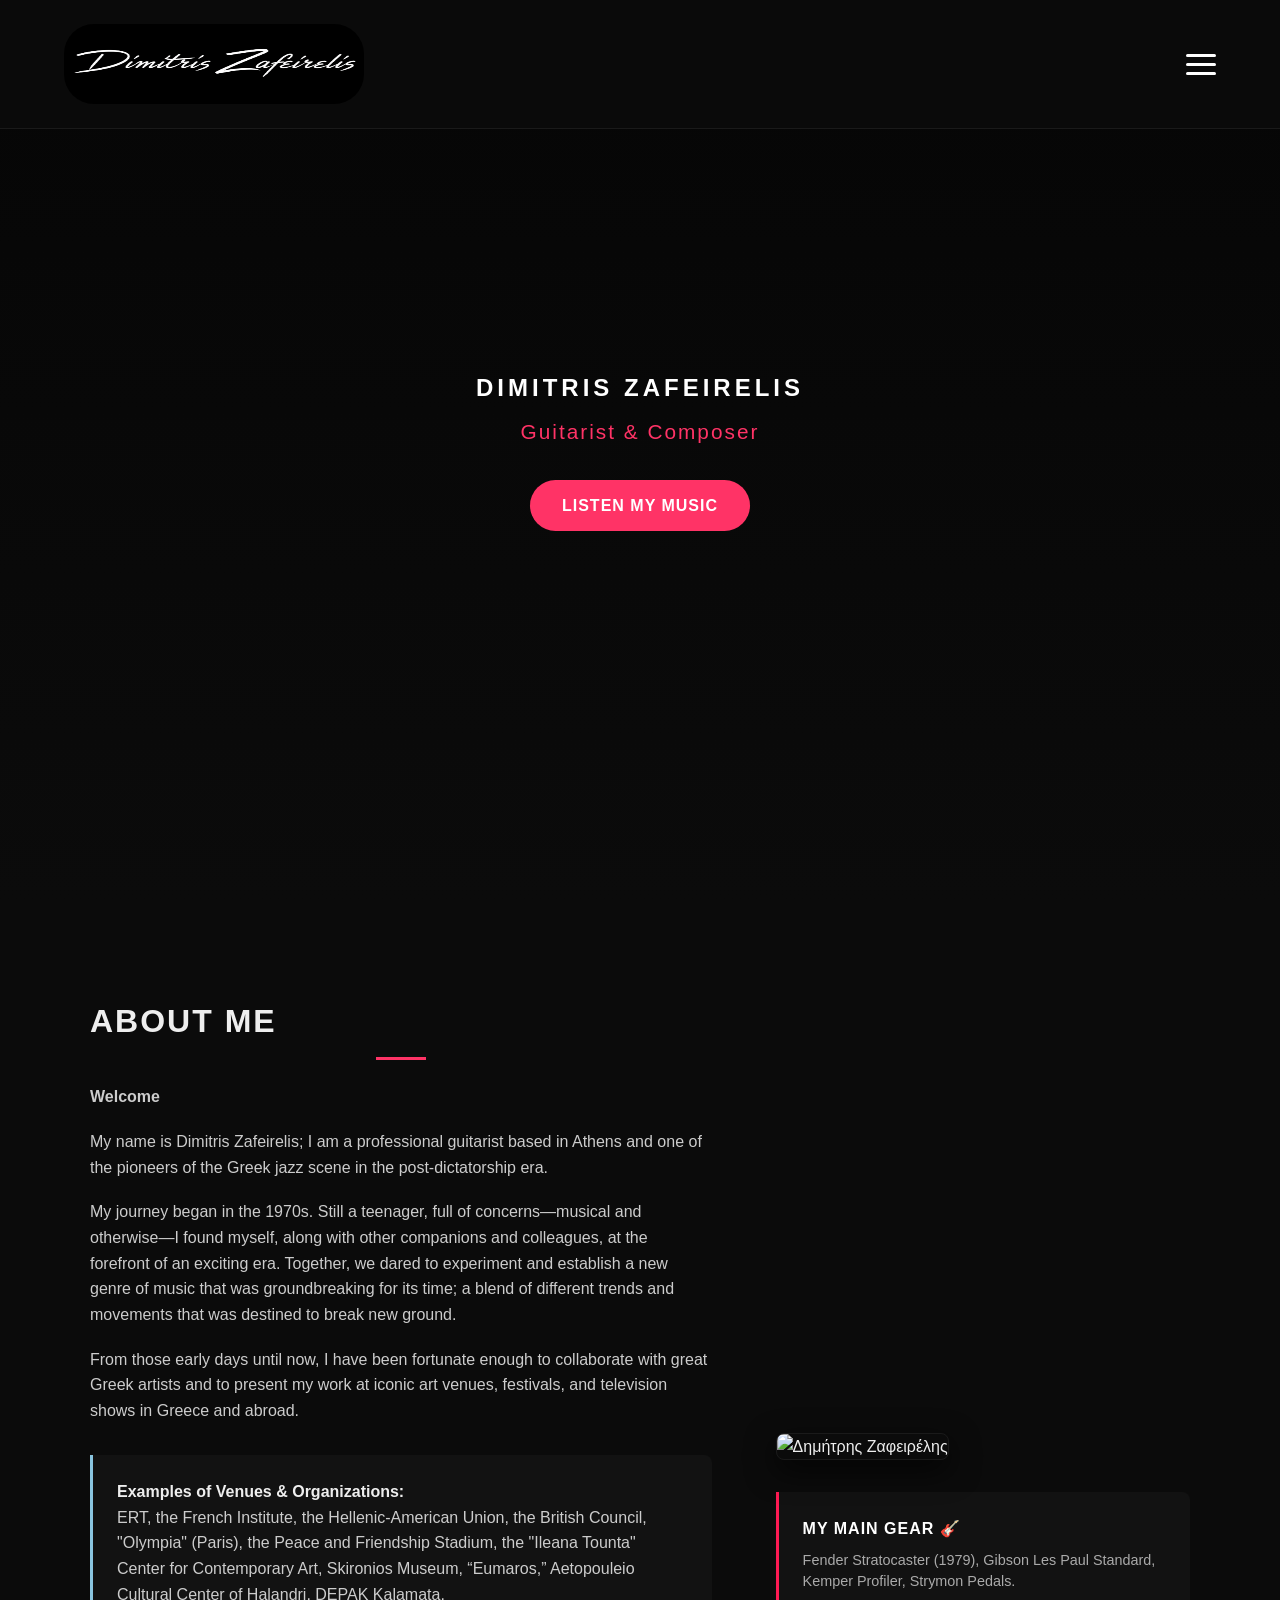
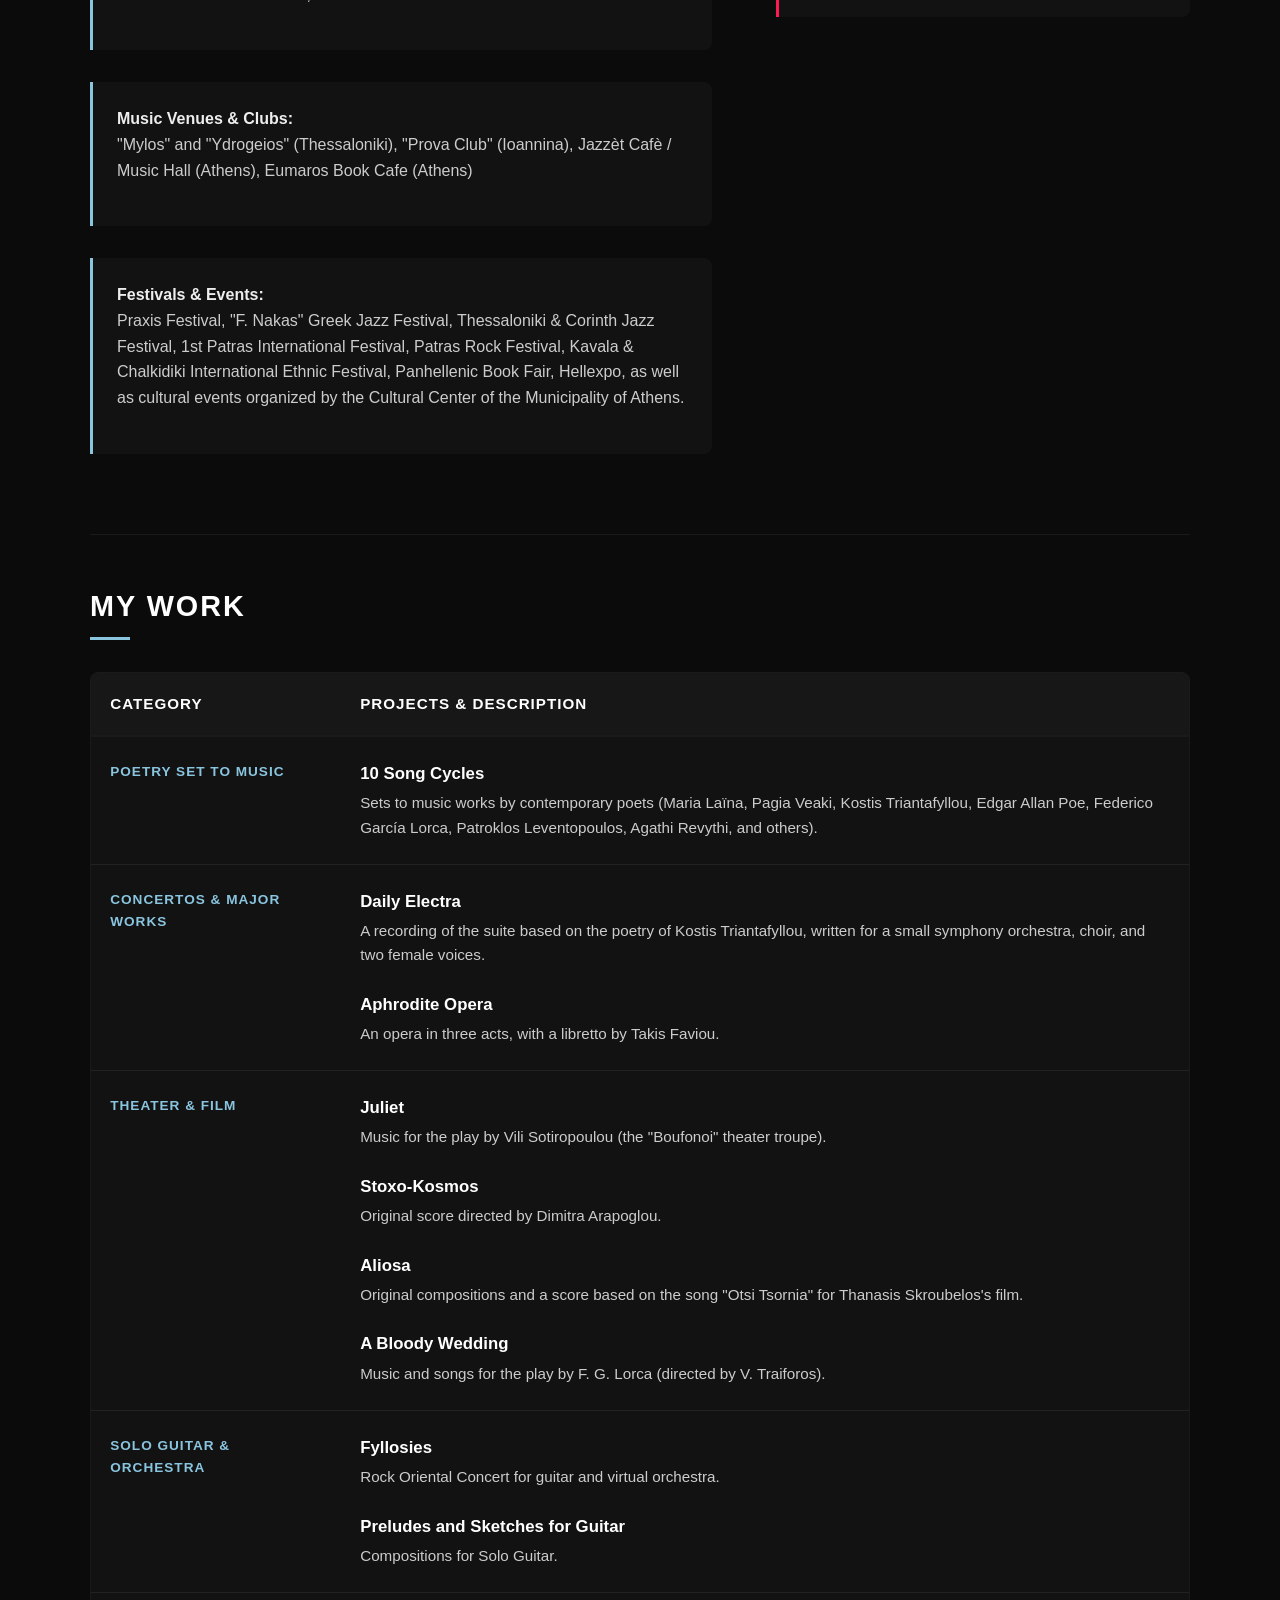
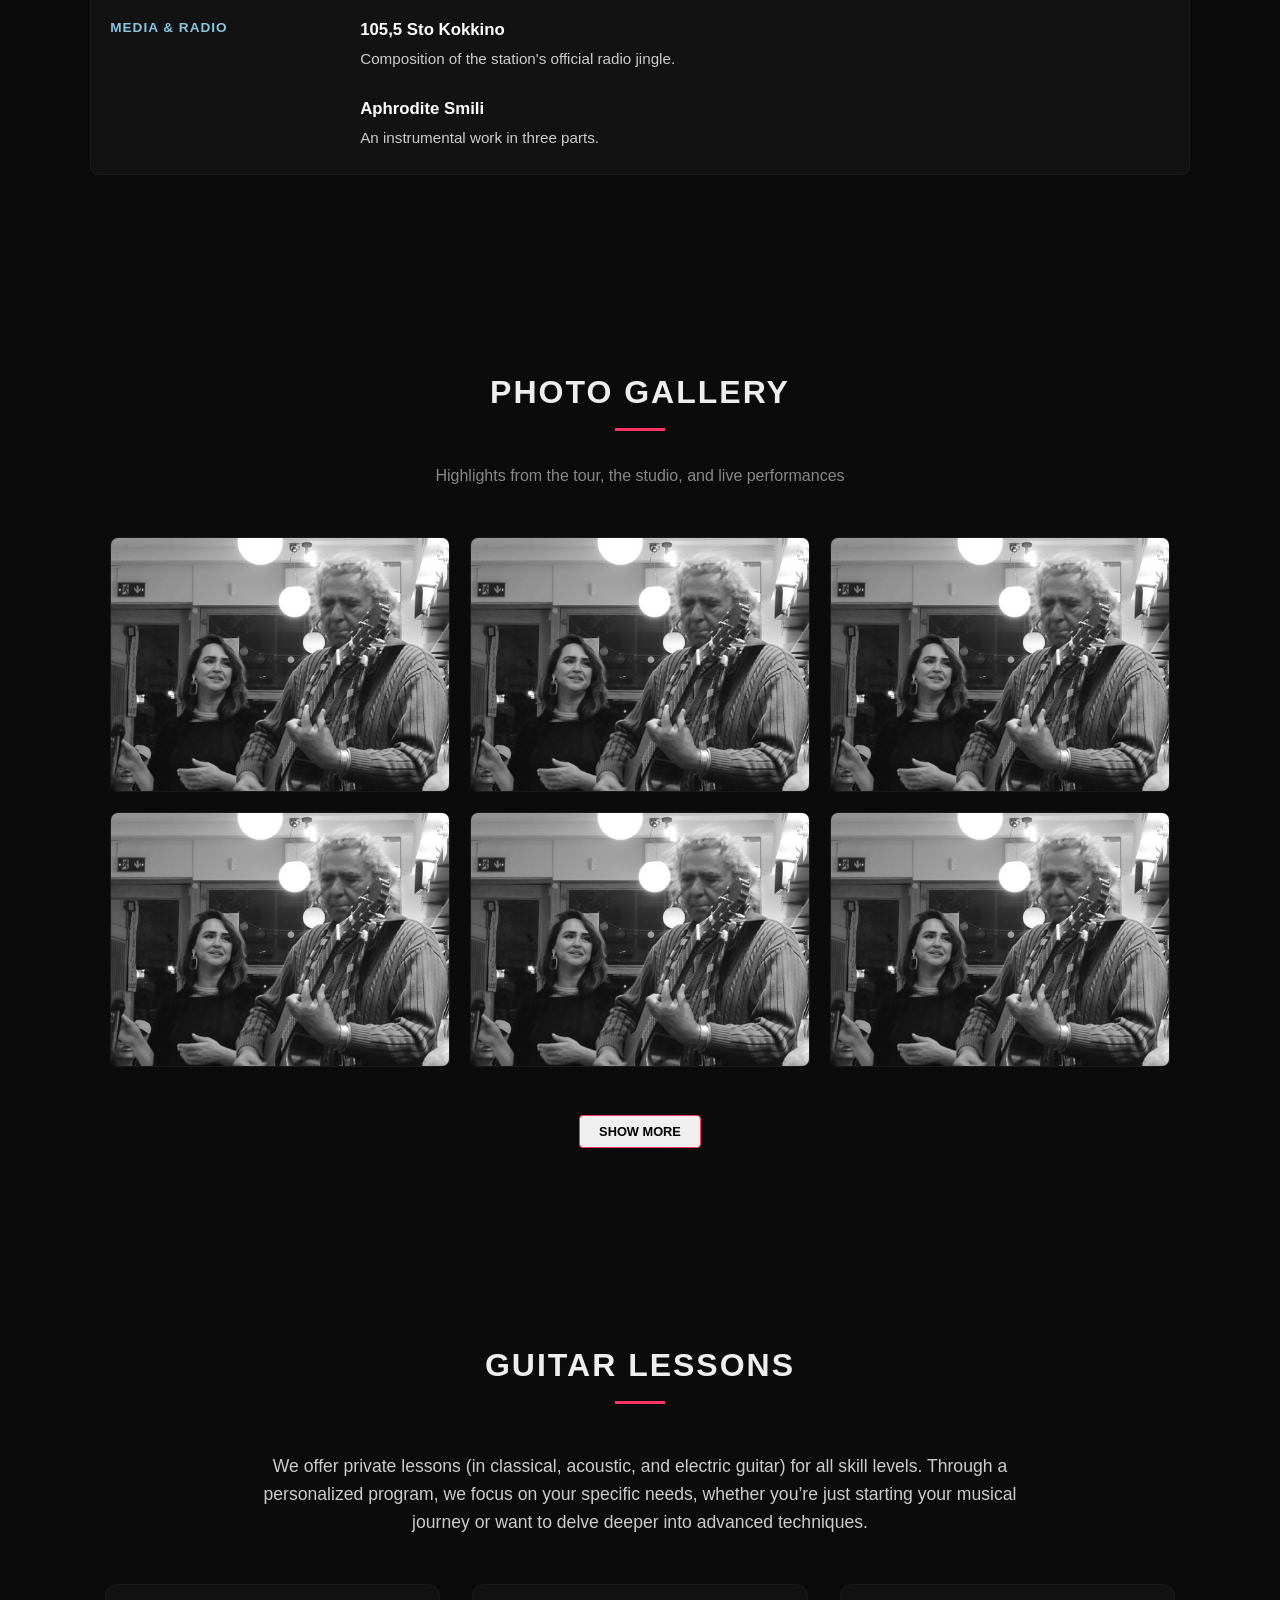
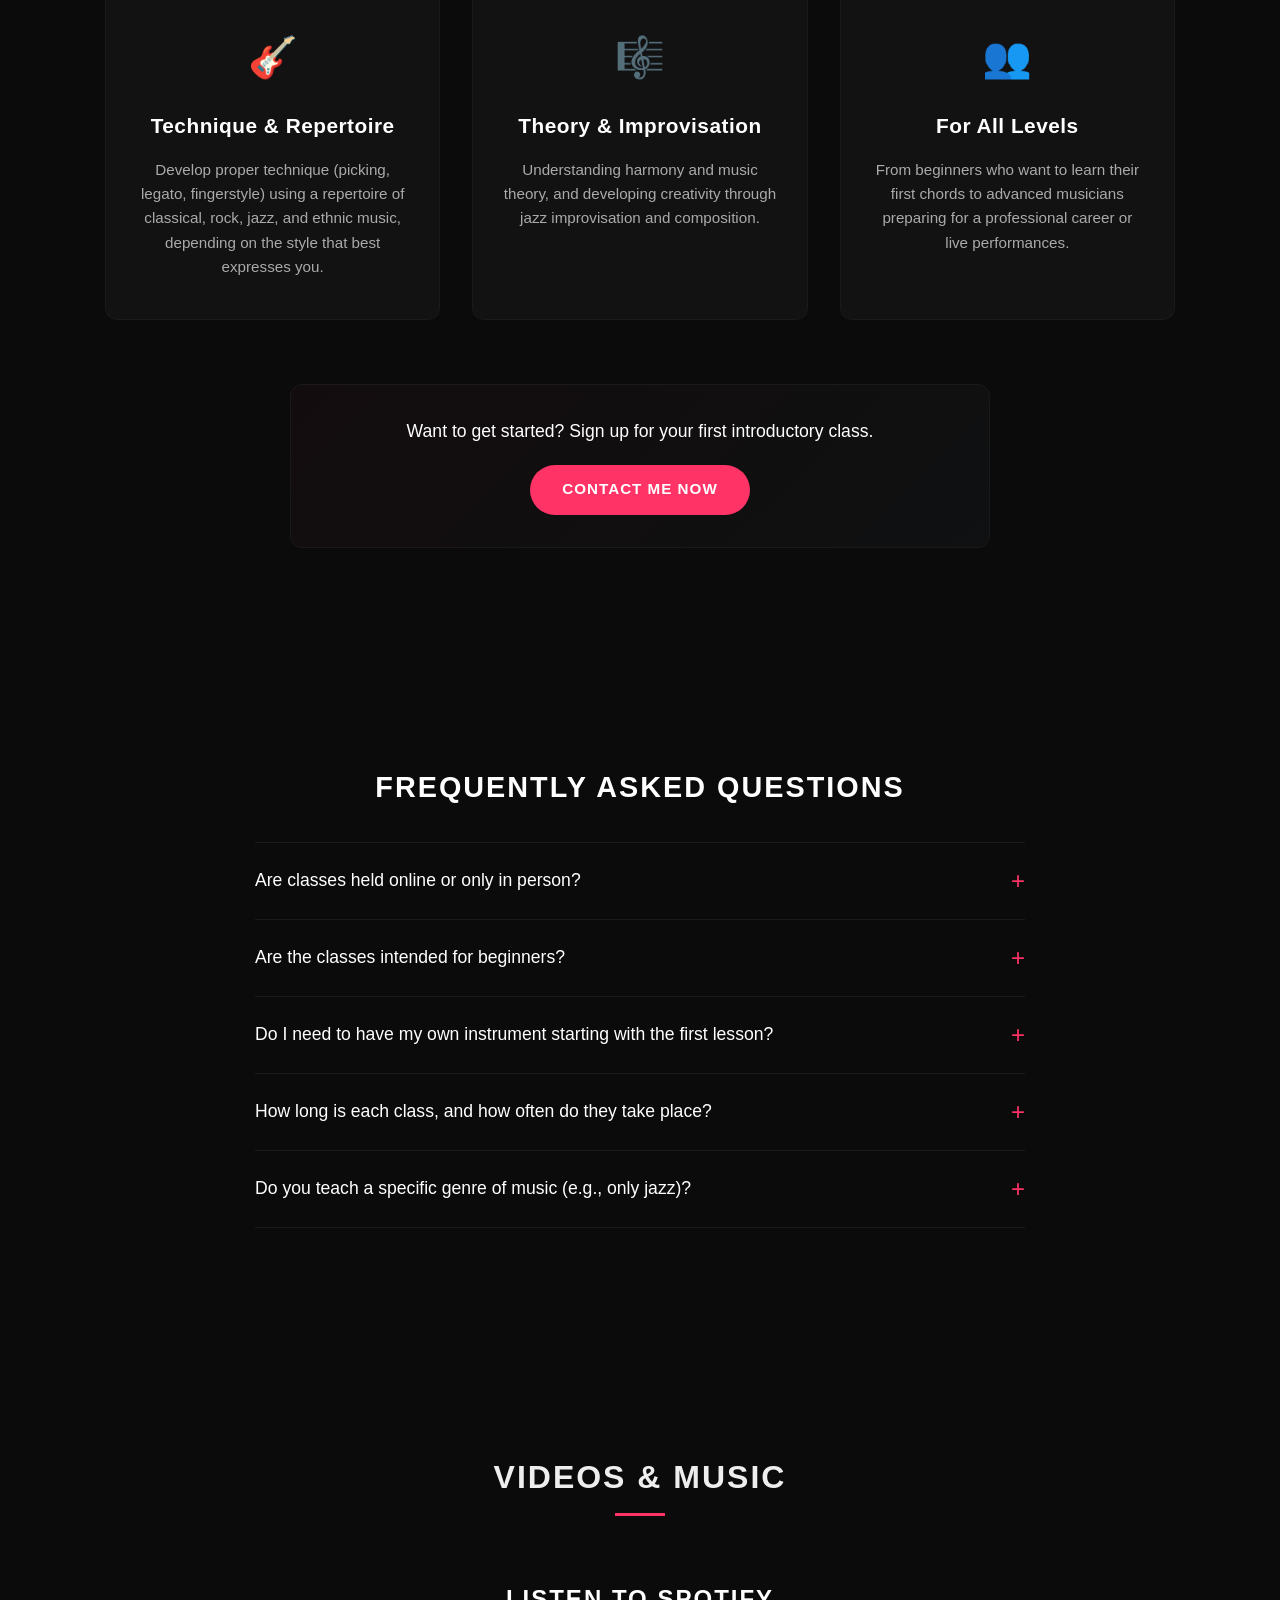
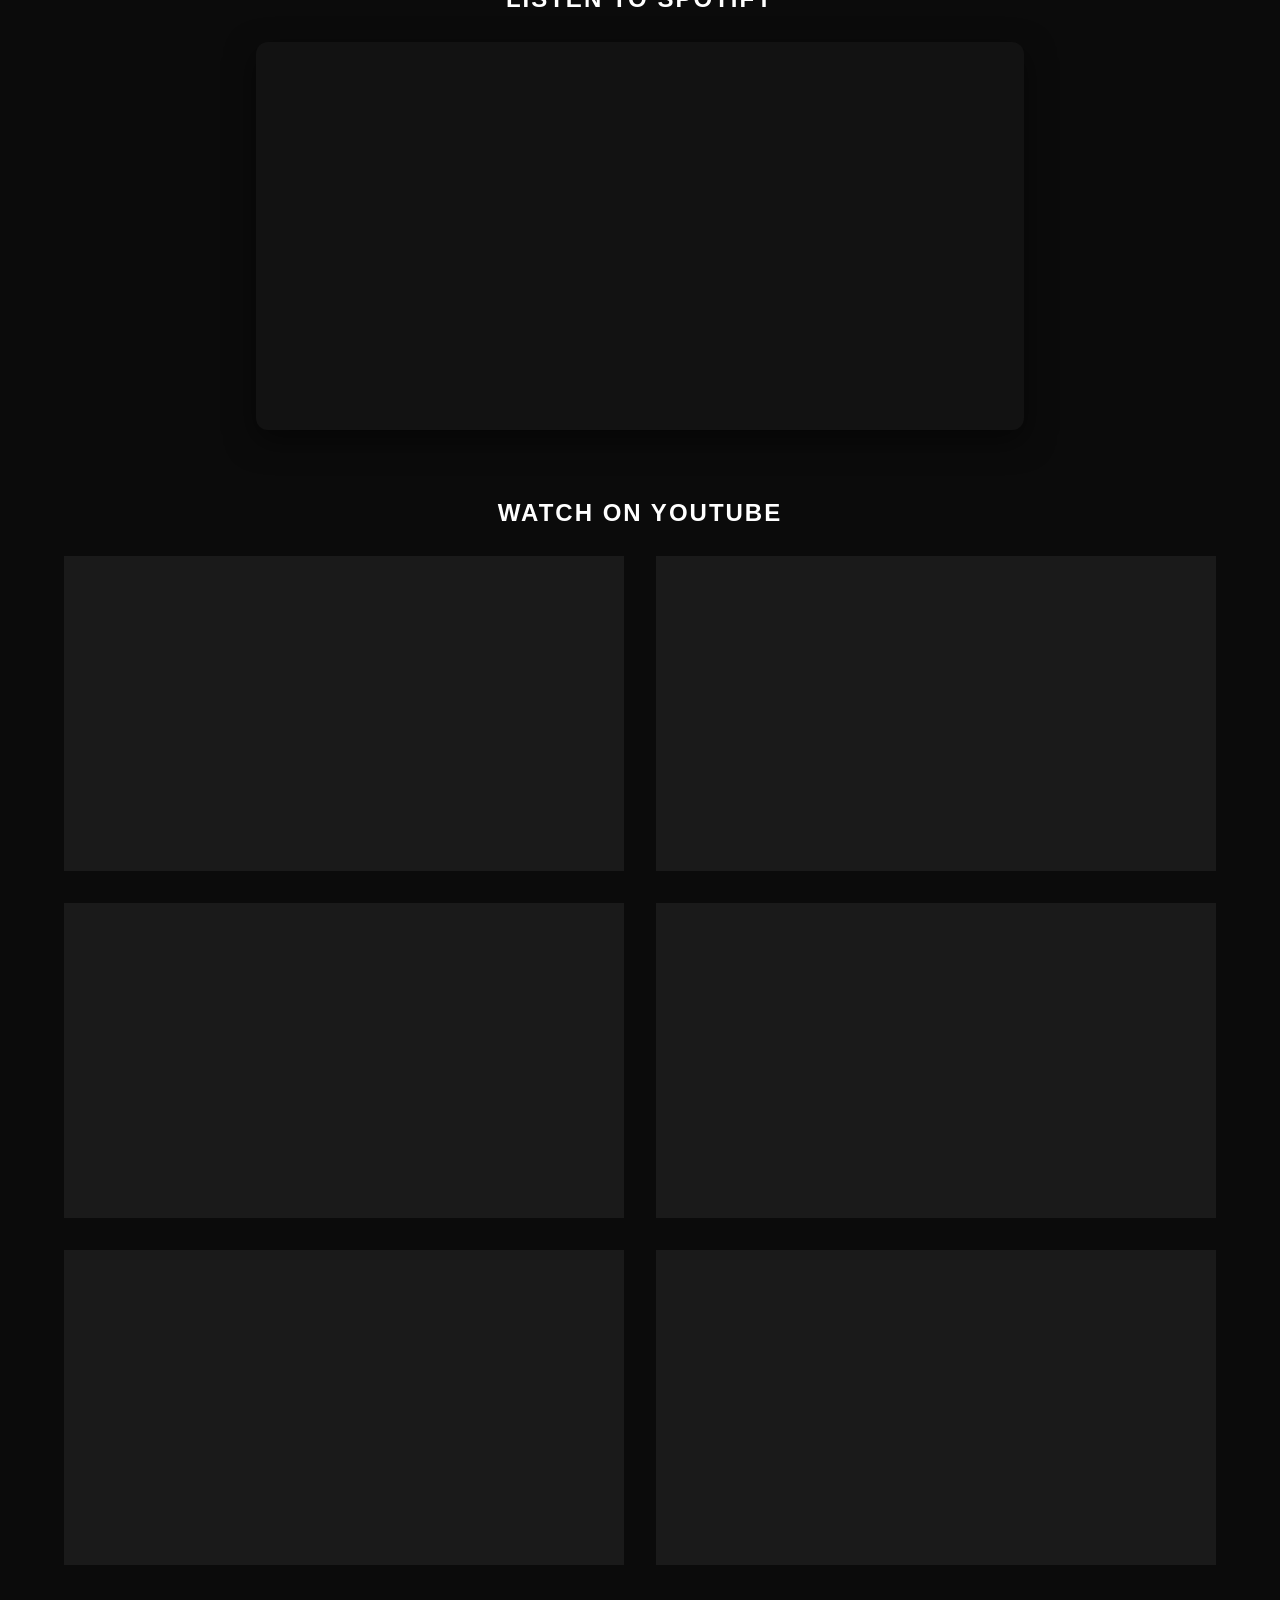
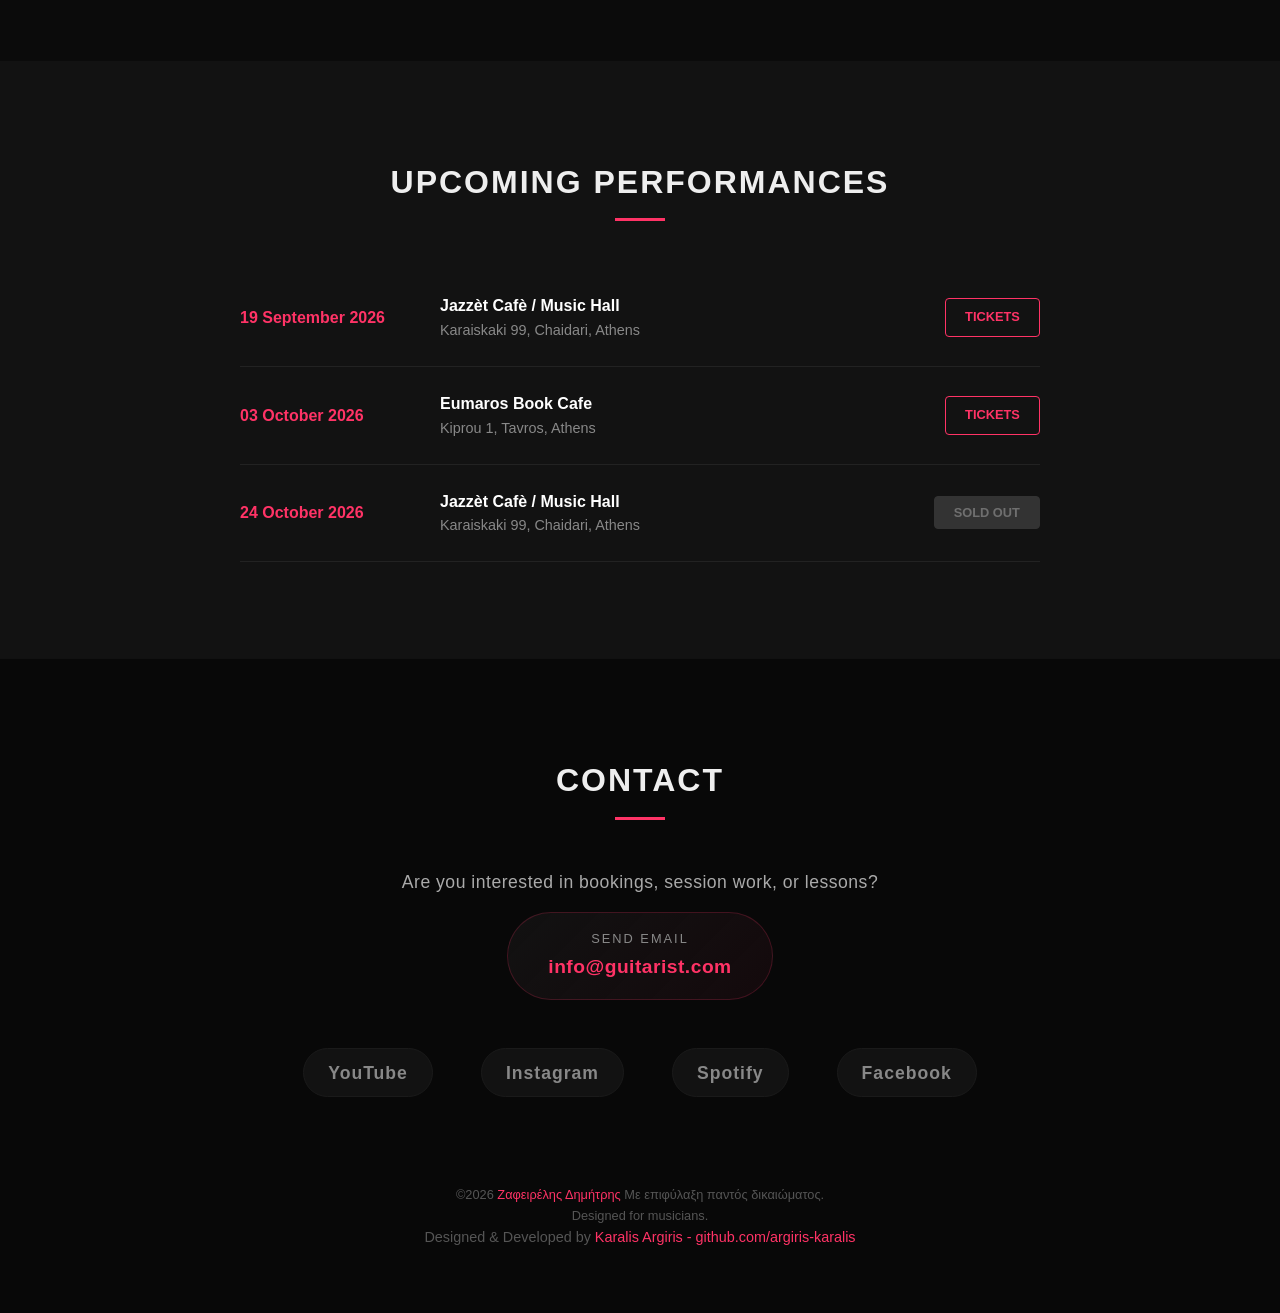
==== en/index.html @ 15c14af6 "Add files via upload" ====
<!DOCTYPE html>
<html lang="en">
<head>
    <meta charset="UTF-8">
    <meta name="viewport" content="width=device-width, initial-scale=1.0">
    <title>Dimitris Zafeirelis | Official Website</title>
    <meta name="author" content="Argiris Karalis">
    <link rel="stylesheet" href="../css/style.css">
    <link rel="icon" type="image/x-icon" href="../images/favicon.ico">
</head>
<body>

    <header>
        <div class="logo">
            <a href="#">
                <img src="../images/logo2.png" alt="Dimitris Zafeirelis" class="logo-img">
            </a>
        </div>
        
        <!-- Το κουμπί Hamburger (εμφανίζεται μόνο σε κινητά) -->
        <button class="hamburger" id="hamburger-btn" aria-label="Menu">
            <span class="bar"></span>
            <span class="bar"></span>
            <span class="bar"></span>
        </button>

        <!-- Το μενού πλοήγησης -->
        <nav class="nav-menu" id="nav-menu">
            <ul>
                <li><a href="#" class="nav-link">Home</a></li>
                <li><a href="#about" class="nav-link">About Me</a></li>
                <li><a href="#gallery" class="nav-link">Gallery</a></li>
                <li><a href="#lessons" class="nav-link">Lessons</a></li>
                <li><a href="#music" class="nav-link">Music</a></li>
                <li><a href="#gigs" class="nav-link">Live</a></li>
                <li><a href="#contact" class="nav-link">Contact</a></li>
                <li class="lang-switcher">
                    <a href="../el/index.html" title="Switch to Greek">
                        <img src="../images/el-flag.png" alt="Greek Language" class="flag-icon">
                    </a>
                </li>
            </ul>
        </nav>
    </header>

    <section class="hero">
        <h1>Dimitris Zafeirelis</h1>
        <p>Guitarist & Composer</p>
        <a href="#music" class="cta-btn">Listen my Music</a>
    </section>

<section id="about" class="section">
	<div class="about-container">
		<!-- Αριστερό Μέρος: Κείμενο βιογραφικού -->
		<div class="about-text">
			<h2 class="section-title" style="text-align: left; margin-bottom: 1.5rem;">About Me</h2>
			<p><strong>Welcome</strong></p>
			<p>My name is Dimitris Zafeirelis; I am a professional guitarist based in Athens and one of the pioneers of the Greek jazz scene in the post-dictatorship era.</p>
			<p>My journey began in the 1970s. Still a teenager, full of concerns—musical and otherwise—I found myself, along with other companions and colleagues, 
                at the forefront of an exciting era. Together, we dared to experiment and establish a new genre of music that was groundbreaking for its time; 
                a blend of different trends and movements that was destined to break new ground.</p>
			<p>From those early days until now, I have been fortunate enough to collaborate with great Greek artists and to present my work at iconic 
                art venues, festivals, and television shows in Greece and abroad.</p>
			
			<div class="about-list">
				<h4>Examples of Venues & Organizations:</h4>
				<p>ERT, the French Institute, the Hellenic-American Union, the British Council, "Olympia" (Paris), the Peace and Friendship Stadium, the "Ileana Tounta" Center for Contemporary Art,
                     Skironios Museum, “Eumaros,” Aetopouleio Cultural Center of Halandri, DEPAK Kalamata.</p>
			</div>
            <div class="about-list">
				<h4>Music Venues & Clubs:</h4>
				<p>"Mylos" and "Ydrogeios" (Thessaloniki), "Prova Club" (Ioannina), Jazzèt Cafè / Music Hall (Athens), Eumaros Book Cafe (Athens)</p>
			</div>
            <div class="about-list">
				<h4>Festivals & Events:</h4>
				<p>Praxis Festival, "F. Nakas" Greek Jazz Festival, Thessaloniki & Corinth Jazz Festival, 1st Patras International Festival, Patras Rock Festival, 
                    Kavala & Chalkidiki International Ethnic Festival, Panhellenic Book Fair, Hellexpo, as well as cultural events organized by the Cultural Center of the Municipality of Athens.</p>
			</div>
		</div>

		<!-- Δεξί Μέρος: Φωτογραφία -->
		<div class="about-img">
			<img src="https://images.unsplash.com/photo-1510915361894-db8b60106cb1?auto=format&fit=crop&w=800&q=80" alt="Δημήτρης Ζαφειρέλης">
            <div class="gear-list">
                <h4>My Main Gear 🎸</h4>
                <p>Fender Stratocaster (1979), Gibson Les Paul Standard, Kemper Profiler, Strymon Pedals.</p>
            </div>
		</div>
	</div>

	<!-- Κάτω Μέρος: Το Έργο (Responsive Πίνακας) -->
	<div class="works-section">
		<h3 class="works-title">My Work</h3>
		<div class="works-table-wrapper">
			<table class="works-table">
				<thead>
					<tr>
						<th>Category</th>
						<th>Projects & Description</th>
					</tr>
				</thead>
				<tbody>
					<tr>
						<td class="category-cell">Poetry Set to Music</td>
						<td>
							<strong>10 Song Cycles</strong><br>
							<span>Sets to music works by contemporary poets (Maria Laïna, Pagia Veaki, Kostis Triantafyllou, Edgar Allan Poe, Federico García Lorca, 
                                Patroklos Leventopoulos, Agathi Revythi, and others).</span>
						</td>
					</tr>
					<tr>
						<td class="category-cell">Concertos & Major Works</td>
						<td>
							<strong>Daily Electra</strong><br>
							<span>A recording of the suite based on the poetry of Kostis Triantafyllou, written for a small symphony orchestra, choir, and two female voices.</span>
							<br><br>
							<strong>Aphrodite Opera</strong><br>
							<span>An opera in three acts, with a libretto by Takis Faviou.</span>
						</td>
					</tr>
					<tr>
						<td class="category-cell">Theater & Film</td>
						<td>
							<strong>Juliet</strong><br>
							<span>Music for the play by Vili Sotiropoulou (the "Boufonoi" theater troupe).</span>
							<br><br>
							<strong>Stoxo-Kosmos</strong><br>
							<span>Original score directed by Dimitra Arapoglou.</span>
							<br><br>
							<strong>Aliosa</strong><br>
							<span>Original compositions and a score based on the song "Otsi Tsornia" for Thanasis Skroubelos's film.</span>
							<br><br>
							<strong>A Bloody Wedding</strong><br>
							<span>Music and songs for the play by F. G. Lorca (directed by V. Traiforos).</span>
						</td>
					</tr>
					<tr>
						<td class="category-cell">Solo Guitar & Orchestra</td>
						<td>
							<strong>Fyllosies</strong><br>
							<span>Rock Oriental Concert for guitar and virtual orchestra.</span>
							<br><br>
							<strong>Preludes and Sketches for Guitar</strong><br>
							<span>Compositions for Solo Guitar.</span>
						</td>
					</tr>
					<tr>
						<td class="category-cell">Media & Radio</td>
						<td>
							<strong>105,5 Sto Kokkino</strong><br>
							<span>Composition of the station's official radio jingle.</span>
							<br><br>
							<strong>Aphrodite Smili</strong><br>
							<span>An instrumental work in three parts.</span>
						</td>
					</tr>
				</tbody>
			</table>
		</div>
	</div>
</section>  

<!-- Gallery Section -->
<section id="gallery" class="section">
    <h2 class="section-title">PHOTO GALLERY</h2>
    <div class="gallery-subtitle">Highlights from the tour, the studio, and live performances</div>

    <div class="gallery-grid" id="gallery-grid">
        <!-- Φωτογραφία 1 -->
        <div class="gallery-item">
            <img src="../images/gallery/photo1.jpg" alt="Dimitris Zafeirelis Live" class="lightbox-trigger" loading="lazy">
            <div class="gallery-overlay"><span>Live on Stage</span></div>
        </div>
        <!-- Φωτογραφία 2 -->
        <div class="gallery-item">
            <img src="../images/gallery/photo2.jpg" alt="In the recording studio" class="lightbox-trigger" loading="lazy">
            <div class="gallery-overlay"><span>At the Studio</span></div>
        </div>
        <!-- Φωτογραφία 3 -->
        <div class="gallery-item">
            <img src="../images/gallery/photo3.jpg" alt="Vintage archive photo" class="lightbox-trigger" loading="lazy">
            <div class="gallery-overlay"><span>From the Archives</span></div>
        </div>
        <!-- Φωτογραφία 4 -->
        <div class="gallery-item">
            <img src="../images/gallery/photo4.jpg" alt="Backstage snapshot" class="lightbox-trigger" loading="lazy">
            <div class="gallery-overlay"><span>Backstage</span></div>
        </div>
        <!-- Φωτογραφία 5 -->
        <div class="gallery-item">
            <img src="../images/gallery/photo5.jpg" alt="Guitar rehearsal" class="lightbox-trigger" loading="lazy">
            <div class="gallery-overlay"><span>Rehearsals</span></div>
        </div>
        <!-- Φωτογραφία 6 -->
        <div class="gallery-item">
            <img src="../images/gallery/photo6.jpg" alt="Concert" class="lightbox-trigger" loading="lazy">
            <div class="gallery-overlay"><span>Concerts</span></div>
        </div>

        <!-- --- ΟΙ ΕΠΟΜΕΝΕΣ ΦΩΤΟΓΡΑΦΙΕΣ (Αρχικά κρυμμένες με την κλάση hidden-item) --- -->
        <div class="gallery-item hidden-item">
            <img src="../images/gallery/photo7.jpg" alt="Archive photo" class="lightbox-trigger" loading="lazy">
            <div class="gallery-overlay"><span>Historical Snapshot</span></div>
        </div>
        <div class="gallery-item hidden-item">
            <img src="../images/gallery/photo8.jpg" alt="Archive photo" class="lightbox-trigger" loading="lazy">
            <div class="gallery-overlay"><span>Studio Sessions</span></div>
        </div>
        <div class="gallery-item hidden-item">
            <img src="../images/gallery/photo9.jpg" alt="Archive photo" class="lightbox-trigger" loading="lazy">
            <div class="gallery-overlay"><span>Live</span></div>
        </div>
        <!-- [Μπορείς να προσθέσεις όσες θες εδώ με την κλάση 'hidden-item'] -->
    </div>

    <!-- Κουμπί Load More -->
    <div class="gallery-action">
        <button id="load-more-btn" class="gig-btn">SHOW MORE</button>
    </div>
</section>

<!-- Guitar Lessons Section -->
<section id="lessons" class="section">
    <div class="lessons-container">
        <h2 class="section-title">Guitar Lessons</h2>
        <p class="lessons-intro">
            We offer private lessons (in classical, acoustic, and electric guitar) for all skill levels. 
            Through a personalized program, we focus on your specific needs, whether you’re just starting your musical journey or want to delve deeper into advanced techniques.
        </p>

        <!-- Οι 3 Πυλώνες των Μαθημάτων -->
        <div class="lessons-grid">
            <!-- Κάρτα 1 -->
            <div class="lesson-card">
                <div class="lesson-icon">🎸</div>
                <h3>Technique & Repertoire</h3>
                <p>Develop proper technique (picking, legato, fingerstyle) using a repertoire of classical, rock, jazz, and ethnic music, depending on the style that best expresses you.</p>
            </div>

            <!-- Κάρτα 2 -->
            <div class="lesson-card">
                <div class="lesson-icon">🎼</div>
                <h3>Theory & Improvisation</h3>
                <p>Understanding harmony and music theory, and developing creativity through jazz improvisation and composition. </p>
            </div>

            <!-- Κάρτα 3 -->
            <div class="lesson-card">
                <div class="lesson-icon">👥</div>
                <h3>For All Levels</h3>
                <p>From beginners who want to learn their first chords to advanced musicians preparing for a professional career or live performances.</p>
            </div>
        </div>

        <!-- Call to Action για Επικοινωνία -->
        <div class="lessons-cta">
            <p>Want to get started? Sign up for your first introductory class.</p>
            <a href="mailto:info@guitarist.com?subject=Interested in guitar lessons" class="lessons-btn">Contact Me Now</a>
        </div>
    </div>
</section>

<Section id="faq" class="section">
        <!-- FAQ Section -->
    <div class="faq-container">
        <h3 class="faq-title">Frequently Asked Questions</h3>
        
        <div class="faq-accordion">
            <!-- Ερώτηση 1 -->
            <div class="faq-item">
                <button class="faq-question">
                    <span>Are classes held online or only in person?</span>
                    <span class="faq-icon">+</span>
                </button>
                <div class="faq-answer">
                    <p>Classes are taught both in person (at my studio in Athens) and online via Zoom, Skype, or Teams. Online classes are conducted using 
                        professional audio and video equipment to ensure that the learning experience is just as high-quality and engaging.</p>
                </div>
            </div>

            <!-- Ερώτηση 2 -->
            <div class="faq-item">
                <button class="faq-question">
                    <span>Are the classes intended for beginners?</span>
                    <span class="faq-icon">+</span>
                </button>
                <div class="faq-answer">
                    <p>Of course! The lessons are designed for all skill levels. If you're a complete beginner, we'll start with the basics (proper posture, 
                        basic chords, simple rhythms) with plenty of patience and a learning pace tailored to your needs.</p>
                </div>
            </div>

            <!-- Ερώτηση 3 -->
            <div class="faq-item">
                <button class="faq-question">
                    <span>Do I need to have my own instrument starting with the first lesson?</span>
                    <span class="faq-icon">+</span>
                </button>
                <div class="faq-answer">
                    <p>For your first introductory lesson at my studio, it’s not necessary, since I can provide you with a guitar. However, for 
                        your personal practice at home, you’ll need to get your own instrument very soon. I can help you and advise you on purchasing 
                        the right guitar based on your budget.</p>
                </div>
            </div>

            <!-- Ερώτηση 4 -->
            <div class="faq-item">
                <button class="faq-question">
                    <span>How long is each class, and how often do they take place?</span>
                    <span class="faq-icon">+</span>
                </button>
                <div class="faq-answer">
                    <p>A typical lesson lasts 60 minutes, and the recommended frequency is once a week. Of course, depending on 
                        your free time and your goals, we can work together to create the ideal study plan.</p>
                </div>
            </div>

            <!-- Ερώτηση 5 -->
            <div class="faq-item">
                <button class="faq-question">
                    <span>Do you teach a specific genre of music (e.g., only jazz)?</span>
                    <span class="faq-icon">+</span>
                </button>
                <div class="faq-answer">
                    <p>Not exclusively. Although jazz, rock, and improvisation are my greatest passions, I teach classical, acoustic, and electric 
                        guitar, covering a wide range of repertoire (from pop and rock to blues and art music). The lesson is always tailored to the style you prefer!</p>
                </div>
            </div>
        </div>
    </div>    
</Section>

    <!-- Μουσική & Βίντεο -->
    <section id="music" class="section">
        <h2 class="section-title">Videos & Music</h2>
        <!-- Spotify Embed Section -->
        <div class="spotify-container">
            <h3 class="spotify-title">Listen to Spotify</h3>
            <div class="spotify-iframe-wrapper">
            <iframe 
                style="border-radius:12px" 
                src="https://open.spotify.com/embed/artist/2lfMPC7iYcsvdvQg5XIxsQ?utm_source=generator&si=7efb529b08c941a9" 
                width="100%" 
                height="380" 
                frameBorder="0" 
                allowfullscreen="" 
                allow="autoplay; clipboard-write; encrypted-media; fullscreen; picture-in-picture" 
                loading="lazy">
            </iframe>
            </div>
        </div>
        <h3 class="youtube-title">Watch on YouTube</h3>    
        <div class="video-grid">
            <!-- Βίντεο 1-->
            <div class="video-wrapper">
                <iframe width="560" height="315" src="https://www.youtube-nocookie.com/embed/kY4eSKdSi6E?si=Xe-QGq_w3zpKWnbx" title="YouTube video player" frameborder="0" allow="accelerometer; autoplay; clipboard-write; encrypted-media; gyroscope; picture-in-picture; web-share" referrerpolicy="strict-origin-when-cross-origin" allowfullscreen></iframe>
            </div>
            <!-- Βίντεο 2-->
            <div class="video-wrapper">
                <iframe width="560" height="315" src="https://www.youtube.com/embed/5sS0M8uu1iU?si=6vrGRyf8EEvTUjS6" title="YouTube video player" frameborder="0" allow="accelerometer; autoplay; clipboard-write; encrypted-media; gyroscope; picture-in-picture; web-share" referrerpolicy="strict-origin-when-cross-origin" allowfullscreen></iframe>
            </div>
            <!-- Βίντεο 3-->
            <div class="video-wrapper">
                <iframe width="560" height="315" src="https://www.youtube.com/embed/IuMWkj88fEQ?si=imHCfbaNULx78DPy" title="YouTube video player" frameborder="0" allow="accelerometer; autoplay; clipboard-write; encrypted-media; gyroscope; picture-in-picture; web-share" referrerpolicy="strict-origin-when-cross-origin" allowfullscreen></iframe>
            </div>
            <!-- Βίντεο 4-->
            <div class="video-wrapper">
                <iframe width="560" height="315" src="https://www.youtube.com/embed/ZhT7KN64ebg?si=TyR_P-G81wd2gYXE" title="YouTube video player" frameborder="0" allow="accelerometer; autoplay; clipboard-write; encrypted-media; gyroscope; picture-in-picture; web-share" referrerpolicy="strict-origin-when-cross-origin" allowfullscreen></iframe>
            </div>  
            <!-- Βίντεο 5-->
            <div class="video-wrapper">
                <iframe width="560" height="315" src="https://www.youtube.com/embed/Oa9R6BzNE_E?si=XJBU_C5wEoGUAN6n" title="YouTube video player" frameborder="0" allow="accelerometer; autoplay; clipboard-write; encrypted-media; gyroscope; picture-in-picture; web-share" referrerpolicy="strict-origin-when-cross-origin" allowfullscreen></iframe>
            </div>  
            <!-- Βίντεο 6-->
            <div class="video-wrapper">
                <iframe width="560" height="315" src="https://www.youtube.com/embed/dIC1VNyXFS4?si=U09CKJ3bqE-gHaQ4" title="YouTube video player" frameborder="0" allow="accelerometer; autoplay; clipboard-write; encrypted-media; gyroscope; picture-in-picture; web-share" referrerpolicy="strict-origin-when-cross-origin" allowfullscreen></iframe>
            </div>                       
        </div>
    </section>

    <!-- Εμφανίσεις (Tour Dates) -->
    <section id="gigs" class="section gigs-bg">
        <h2 class="section-title">Upcoming Performances</h2>
        <div class="gigs-list">
            
            <div class="gig-item">
                <div class="gig-date">19 September 2026</div>
                <div class="gig-details">
                    <div class="gig-venue">Jazzèt Cafè / Music Hall</div>
                    <div class="gig-city">Karaiskaki 99, Chaidari, Athens</div>
                </div>
                <a href="#" class="gig-btn">Tickets</a>
            </div>

            <div class="gig-item">
                <div class="gig-date">03 October 2026</div>
                <div class="gig-details">
                    <div class="gig-venue">Eumaros Book Cafe</div>
                    <div class="gig-city">Kiprou 1, Tavros, Athens</div>
                </div>
                <a href="#" class="gig-btn">Tickets</a>
            </div>

            <div class="gig-item">
                <div class="gig-date">24 October 2026</div>
                <div class="gig-details">
                    <div class="gig-venue">Jazzèt Cafè / Music Hall</div>
                    <div class="gig-city">Karaiskaki 99, Chaidari, Athens</div>
                </div>
                <button class="gig-btn sold-out" disabled>Sold Out</button>
            </div>

        </div>
    </section>

    <!-- Footer & Booking -->
    <footer id="contact">
        <div class="footer-contact-container">
            <h2 class="section-title">Contact</h2>
            <!-- Το αναβαθμισμένο Email Call-To-Action -->
            <div class="contact-cta">
                <p>Are you interested in bookings, session work, or lessons?</p>
                <a href="mailto:info@guitarist.com" class="email-btn">
                    <span>Send Email</span>
                    <strong class="email-address">info@guitarist.com</strong>
                </a>
            </div>

            <!-- Τα Social Links ως μοντέρνα badges -->
            <div class="social-links">
                <a href="https://www.youtube.com/@zafirelis" target="_blank" rel="noopener" class="social-badge yt">YouTube</a>
                <a href="https://www.instagram.com/dimitriszafeirelismimandros/?hl=en" target="_blank" rel="noopener" class="social-badge ig">Instagram</a>
                <a href="https://open.spotify.com/artist/2lfMPC7iYcsvdvQg5XIxsQ" target="_blank" rel="noopener" class="social-badge sp">Spotify</a>
                <a href="https://www.facebook.com/DimitrisZafeirelis" target="_blank" rel="noopener" class="social-badge fb">Facebook</a>
            </div>
        </div>
        <p style="margin-top: 2rem; font-size: 0.8rem;">&copy;<span id="current-year"></span> <a href="#">Ζαφειρέλης Δημήτρης</a> Με επιφύλαξη παντός δικαιώματος. 
            <br>Designed for musicians.</p>
        <p class="developer-credit">
            Designed &amp; Developed by <a href="https://argiris-karalis.github.io/resume/index.html" target="_blank" rel="noopener">Karalis Argiris - github.com/argiris-karalis</a>
        </p>
    </footer>

<!-- Back to Top Button -->
<a href="#" id="back-to-top" class="back-to-top" title="Επιστροφή στην κορυφή">
    <span class="arrow-up">↑</span>
</a>

<!-- Το HTML structure του Lightbox με Βελάκια Πλοήγησης -->
<div id="lightbox" class="lightbox">
    <span class="lightbox-close">&times;</span>
    
    <!-- Βελάκια Πλοήγησης -->
    <span class="lightbox-arrow lightbox-prev">&#10094;</span>
    <span class="lightbox-arrow lightbox-next">&#10095;</span>
    
    <img class="lightbox-content" id="lightbox-img">
    <div id="lightbox-caption" class="lightbox-caption"></div>
</div>

<!-- JS Αρχείο -->
<script src="../script/script.js"></script>
</body>
</html>
---- css/style.css ----
:root {
	/* Brand Accent Colors */
	--accent: #ff3366;          /* Το βασικό ροζ της μουσικής σκηνής */
	--accent-hover: #ff6699;    /* Πιο ανοιχτό ροζ για hover */
	--accent-active: #ff1a53;   /* Πιο σκούρο ροζ για κλικ/ενεργά στοιχεία */

	/* Background Colors */
	--bg-primary: #0b0b0b;      /* Το πολύ σκούρο φόντο του site */
	--bg-secondary: #121212;    /* Ελαφρώς πιο ανοιχτό γκρι για section blocks */
	--bg-mobile-menu: #0d0d0d;  /* Το φόντο του μενού στα κινητά */
	--bg-footer: #080808;       /* Το φόντο του footer */
	--bg-header: rgba(11, 11, 11, 0.95); /* Ημιδιαφανές φόντο header */

	/* Text Colors */
	--text-primary: #eeeeee;    /* Το βασικό off-white κείμενο */
	--text-light: #ffffff;       /* Καθαρό λευκό για έντονους τίτλους */
	--text-about: #cccccc;      /* Απαλό γκρι για τα paragraphs του About */
	--text-muted: #aaaaaa;      /* Γκρι για τα links του μενού */
	--text-grey: #888888;       /* Σκούρο γκρι για δευτερεύουσες πληροφορίες */
	--text-dark-muted: #555555; /* Πολύ σκούρο γκρι για το copyright στο footer */

	/* Borders */
	--border-primary: #1a1a1a;  /* Διαχωριστικό header & mobile menu */
	--border-secondary: #222222;/* Διαχωριστικό στα gig items */
	--border-footer: #111111;   /* Διαχωριστικό footer */
	
	/* Jazz Palette Custom Addition */
	--jazz-blue: #8ac5e0;       /* Το cool γαλάζιο του jazz-man */	
}

/* Base Reset */
* {
	margin: 0;
	padding: 0;
	box-sizing: border-box;
}

html {
	scroll-behavior: smooth;
}

/* --- Custom Scrollbar Styles --- */
/* Για σύγχρονους browsers (Firefox κλπ.) */
html {
	scrollbar-width: thin;
	scrollbar-color: var(--accent) var(--bg-secondary);
}

/* Για Chrome, Edge, Safari και Opera */
::-webkit-scrollbar {
	width: 10px;
	height: 10px;
}

/* Το υπόβαθρο της scrollbar */
::-webkit-scrollbar-track {
	background: var(--bg-secondary); 
}

/* Το "κουμπί" που σέρνεις */
::-webkit-scrollbar-thumb {
	background: var(--accent);
	border-radius: 5px;
	border: 2px solid var(--bg-secondary);
}

/* Hover στο κουμπί της scrollbar */
::-webkit-scrollbar-thumb:hover {
	background: var(--accent-hover);
}

body {
	font-family: 'Helvetica Neue', Arial, sans-serif;
	background-color: var(--bg-primary);
	color: var(--text-primary);
	line-height: 1.6;
}

a {
	color: var(--accent);
	text-decoration: none;
	transition: color 0.3s;
}

a:hover {
	color: var(--accent-hover);
}

/* Navigation */
header {
	display: flex;
	justify-content: space-between;
	align-items: center;
	padding: 1.5rem 5%;
	position: fixed;
	width: 100%;
	top: 0;
	background: var(--bg-header);
	backdrop-filter: blur(8px);
	z-index: 1000;
	border-bottom: 1px solid var(--border-primary);
}

.logo {
	font-weight: 800;
	font-size: 1.4rem;
	letter-spacing: 3px;
	color: var(--text-light);
	z-index: 1001;
}

.nav-menu ul {
	display: flex;
	list-style: none;
}

.nav-menu ul li {
	margin-left: 2rem;
}

.nav-menu ul li a {
	color: var(--text-muted);
	font-size: 0.9rem;
	text-transform: uppercase;
	letter-spacing: 1px;
	transition: color 0.3s;
}

.nav-menu ul li a:hover {
	color: var(--text-light);
}

/* Το κουμπί Hamburger (κρυμμένο σε desktop) */
.hamburger {
	display: none;
	flex-direction: column;
	justify-content: space-between;
	width: 30px;
	height: 21px;
	background: transparent;
	border: none;
	cursor: pointer;
	z-index: 1001;
	padding: 0;
}

.hamburger .bar {
	width: 100%;
	height: 3px;
	background-color: var(--text-light);
	border-radius: 2px;
	transition: all 0.3s ease-in-out;
}

/* Language Switcher */
.lang-switcher {
	display: flex;
	align-items: center;
	margin-left: 0.5rem;
}

.lang-switcher a {
	display: flex;
	align-items: center;
	transition: transform 0.2s ease, opacity 0.2s ease;
}

.flag-icon {
	width: 24px;
	height: auto;
	border-radius: 4px;
	box-shadow: 0 2px 5px rgba(0, 0, 0, 0.15);
}

.lang-switcher a:hover {
	transform: scale(1.1);
	opacity: 0.9;
}

/* Hero Section */
.hero {
	height: 100vh;
	display: flex;
	flex-direction: column;
	justify-content: center;
	align-items: center;
	text-align: center;
	padding: 0 1rem;
	background: linear-gradient(rgba(0,0,0,0.5), var(--bg-primary)), url('https://images.unsplash.com/photo-1510915361894-db8b60106cb1?auto=format&fit=crop&w=1920&q=80') no-repeat center center/cover;
}

.hero h1 {
	font-size: 2,5rem;
	margin-bottom: 0.5rem;
	letter-spacing: 4px;
	text-transform: uppercase;
	color: var(--text-light);
}

.hero p {
	font-size: 1.3rem;
	color: var(--accent);
	font-weight: 500;
	letter-spacing: 2px;
	margin-bottom: 2rem;
}

.cta-btn {
	background-color: var(--accent);
	color: var(--text-light);
	padding: 0.8rem 2rem;
	border-radius: 50px;
	font-weight: bold;
	text-transform: uppercase;
	letter-spacing: 1px;
	transition: background 0.3s, transform 0.2s;
}

.cta-btn:hover {
	background-color: var(--accent-active);
	color: var(--text-light);
	transform: translateY(-2px);
}

/* Media / Video Section */
.section {
	padding: 6rem 5%;
	scroll-margin-top: 50px;
}

.section-title {
	font-size: 2rem;
	margin-bottom: 3rem;
	text-align: center;
	letter-spacing: 2px;
	text-transform: uppercase;
	position: relative;
}

.section-title::after {
	content: '';
	display: block;
	width: 50px;
	height: 3px;
	background-color: var(--accent);
	margin: 10px auto 0;
}

.video-grid {
	display: grid;
	grid-template-columns: repeat(auto-fit, minmax(450px, 1fr));
	gap: 2rem;
}

.video-wrapper {
	position: relative;
	padding-bottom: 56.25%; /* 16:9 Aspect Ratio */
	height: 0;
	background-color: var(--border-primary);
}

.video-wrapper iframe {
	position: absolute;
	top: 0;
	left: 0;
	width: 100%;
	height: 100%;
	border: 0;
}

/* Tour / Gigs Section */
.gigs-bg {
	background-color: var(--bg-secondary);
}

.gigs-list {
	max-width: 800px;
	margin: 0 auto;
}

.gig-item {
	display: flex;
	justify-content: space-between;
	align-items: center;
	padding: 1.5rem 0;
	border-bottom: 1px solid var(--border-secondary);
}

.gig-date {
	font-weight: bold;
	color: var(--accent);
	width: 200px;
}

.gig-details {
	flex-grow: 1;
}

.gig-venue {
	font-weight: bold;
	color: var(--text-light);
}

.gig-city {
	color: var(--text-grey);
	font-size: 0.9rem;
}

.gig-btn {
	border: 1px solid var(--accent);
	padding: 0.5rem 1.2rem;
	font-size: 0.8rem;
	text-transform: uppercase;
	font-weight: bold;
	border-radius: 4px;
}

.gig-btn:hover {
	background-color: var(--accent);
	color: var(--text-light);
}

/* About / Gear Section */
.about-container {
	display: flex;
	flex-wrap: wrap;
	gap: 4rem;
	align-items: center;
	max-width: 1100px;
	margin: 0 auto;
}

.about-text {
	flex: 1.2;
	min-width: 300px;
}

.about-text p {
	margin-bottom: 1.2rem;
	color: var(--text-about);
}

.gear-list {
	margin-top: 2rem;
	background: var(--bg-secondary);
	padding: 1.5rem;
	border-left: 3px solid var(--jazz-blue);
	border-radius: 0 8px 8px 0;
}

.gear-list h4 {
	margin-bottom: 0.5rem;
	color: var(--text-light);
	text-transform: uppercase;
	letter-spacing: 1px;
	font-size: 1rem;
}

.gear-list p {
	margin-bottom: 0;
	font-size: 0.9rem;
	line-height: 1.5;
	color: var(--text-muted);
}

.about-img {
	flex: 0.8;
	min-width: 300px;
}

.about-img img {
	width: 100%;
	border-radius: 8px;
	box-shadow: 0 10px 30px rgba(0,0,0,0.7);
	border: 1px solid var(--border-primary);
}

/* --- Works / Table Section --- */
.works-section {
	max-width: 1100px;
	margin: 5rem auto 0 auto;
	padding-top: 3rem;
	border-top: 1px solid var(--border-primary);
}

.works-title {
	font-size: 1.8rem;
	margin-bottom: 2rem;
	text-transform: uppercase;
	letter-spacing: 2px;
	color: var(--text-light);
	position: relative;
	display: inline-block;
}

.works-title::after {
	content: '';
	display: block;
	width: 40px;
	height: 3px;
	background-color: var(--jazz-blue);
	margin-top: 8px;
}

.works-table-wrapper {
	overflow-x: auto; /* Για να μην χαλάει στα κινητά, δημιουργεί scrollbar στον πίνακα */
	background: var(--bg-secondary);
	border-radius: 8px;
	border: 1px solid var(--border-primary);
}

.works-table {
	width: 100%;
	border-collapse: collapse;
	text-align: left;
	font-size: 0.95rem;
}

.works-table th {
	background-color: rgba(255, 255, 255, 0.02);
	color: var(--text-light);
	padding: 1.2rem;
	font-weight: bold;
	text-transform: uppercase;
	letter-spacing: 1px;
	border-bottom: 2px solid var(--border-primary);
}

.works-table td {
	padding: 1.5rem 1.2rem;
	border-bottom: 1px solid var(--border-secondary);
	vertical-align: top;
	line-height: 1.6;
}

.works-table tr:last-child td {
	border-bottom: none; /* Αφαιρεί τη γραμμή στο τελευταίο στοιχείο */
}

/* Στήλη Κατηγορίας */
.category-cell {
	font-weight: bold;
	color: var(--jazz-blue);
	width: 250px;
	text-transform: uppercase;
	font-size: 0.85rem;
	letter-spacing: 1px;
}

/* Styling των έργων μέσα στον πίνακα */
.works-table td strong {
	color: var(--text-light);
	display: inline-block;
	margin-bottom: 0.2rem;
	font-size: 1.05rem;
}

.works-table td span {
	color: var(--text-about);
}

/* Responsive Μετατροπή Πίνακα για Κινητά */
@media (max-width: 768px) {
	.works-table, .works-table tbody, .works-table tr, .works-table td {
		display: block; /* Ο πίνακας "ξεδιπλώνεται" κάθετα */
		width: 100%;
	}
	
	.works-table thead {
		display: none; /* Κρύβουμε την κεφαλίδα του πίνακα στα κινητά */
	}
	
	.works-table td {
		padding: 1.2rem;
	}
	
	.category-cell {
		width: 100%;
		padding-bottom: 0.2rem;
		border-bottom: none;
		font-size: 0.9rem;
	}
}

/* Footer & Socials */
footer {
	text-align: center;
	padding: 4rem;
	background-color: var(--bg-footer);
	border-top: 1px solid var(--border-footer);
}

.social-links {
	margin-bottom: 1.5rem;
}

.social-links a {
	margin: 0 1rem;
	font-size: 1.1rem;
	color: var(--text-grey);
}

.social-links a:hover {
	color: var(--accent);
}

footer p {
	color: var(--text-dark-muted);
	font-size: 0.9rem;
}

/* Container για όλο το footer contact τμήμα */
.footer-contact-container {
	max-width: 800px;
	margin: 0 auto;
	text-align: center;
	padding: 2rem 1rem;
}

/* --- EMAIL CALL-TO-ACTION (CTA) --- */
.contact-cta {
	margin-bottom: 3rem;
}

.contact-cta p {
	color: var(--text-muted);
	font-size: 1.1rem;
	margin-bottom: 1rem;
	letter-spacing: 0.5px;
}

/* Το κουμπί του email */
.email-btn {
	display: inline-flex;
	flex-direction: column;
	align-items: center;
	justify-content: center;
	background: linear-gradient(135deg, var(--bg-secondary), rgba(255, 51, 102, 0.05));
	border: 1px solid rgba(255, 51, 102, 0.2);
	padding: 1rem 2.5rem;
	border-radius: 50px; /* Στρογγυλεμένο premium look */
	text-decoration: none;
	transition: all 0.4s cubic-bezier(0.175, 0.885, 0.32, 1.275);
}

.email-btn span {
	font-size: 0.8rem;
	text-transform: uppercase;
	letter-spacing: 2px;
	color: var(--text-grey);
	margin-bottom: 0.2rem;
	transition: color 0.3s ease;
}

.email-btn .email-address {
	font-size: 1.2rem;
	color: var(--accent); /* Το neon ροζ */
	font-weight: 700;
	letter-spacing: 0.5px;
}

/* Hover εφέ για το email κουμπί */
.email-btn:hover {
	transform: translateY(-4px); /* Μικρό σήκωμα */
	border-color: var(--accent);
	box-shadow: 0 10px 20px rgba(255, 51, 102, 0.15); /* Απαλό ροζ glow */
	background: linear-gradient(135deg, var(--bg-secondary), rgba(255, 51, 102, 0.1));
}

.email-btn:hover span {
	color: var(--text-light);
}


/* --- SOCIAL LINKS BADGES --- */
.social-links {
	display: flex;
	justify-content: center;
	flex-wrap: wrap;
	gap: 1rem;
	margin-top: 2rem;
}

.social-badge {
	text-decoration: none;
	font-size: 0.9rem;
	font-weight: 600;
	letter-spacing: 1px;
	padding: 0.6rem 1.5rem;
	border-radius: 30px;
	background: var(--bg-secondary);
	color: var(--text-about);
	border: 1px solid var(--border-primary);
	transition: all 0.3s ease;
}

/* Hover εφέ κοινό για όλα τα social */
.social-badge:hover {
	transform: scale(1.08); /* Μεγαλώνει ελαφρώς */
	color: var(--text-light);
}

/* Custom hover χρώματα ανάλογα με το δίκτυο, χρησιμοποιώντας την jazz παλέτα μας */
.social-badge.yt:hover {
	border-color: #ff3333; /* Κόκκινο YouTube */
	box-shadow: 0 4px 12px rgba(255, 51, 51, 0.15);
}

.social-badge.ig:hover {
	border-color: #e1306c; /* Instagram Pink */
	box-shadow: 0 4px 12px rgba(225, 48, 108, 0.15);
}

.social-badge.sp:hover {
	border-color: #1ed760; /* Spotify Green */
	box-shadow: 0 4px 12px rgba(30, 215, 96, 0.15);
}

.social-badge.fb:hover {
	border-color: var(--jazz-blue); /* Χρησιμοποιούμε το jazz-blue για το Facebook! */
	box-shadow: 0 4px 12px rgba(138, 197, 224, 0.15);
}

/* Responsive για μικρές οθόνες κινητών */
@media (max-width: 480px) {
	.email-btn {
		padding: 0.8rem 1.5rem;
		width: 100%;
	}
	.email-btn .email-address {
		font-size: 1rem;
	}
	.social-links {
		gap: 0.6rem;
	}
	.social-badge {
		padding: 0.5rem 1rem;
		font-size: 0.8rem;
		flex-grow: 1; /* Γεμίζουν το πλάτος στα κινητά */
		text-align: center;
	}
}

/* --- Responsive Σχεδιασμός (Κινητά & Tablet) --- */
@media (max-width: 1350px) {
	.hamburger {
		display: flex;
	}

	/* Το μενού γίνεται slide-out overlay */
	.nav-menu {
		position: fixed;
		top: 0;
		right: -100%;
		width: 70%;
		height: 70vh;
		background-color: var(--bg-mobile-menu);
		border-left: 1px solid var(--border-primary);
		display: flex;
		flex-direction: column;
		justify-content: center;
		align-items: center;
		transition: right 0.4s ease-in-out;
		z-index: 2000;
	}

	/* Όταν το μενού είναι ενεργό, γλιστράει μέσα στην οθόνη */
	.nav-menu.active {
		right: 0;
	}

	.nav-menu ul {
		flex-direction: column;
		align-items: center;
		gap: 1.2rem;
	}

	.nav-menu ul li {
		margin-left: 0;
	}

	.nav-menu ul li a {
		font-size: 0.95rem;
	}

	/* Animation για το Hamburger όταν γίνεται "X" (κλείσιμο) */
	.hamburger.active .bar:nth-child(1) {
		transform: translateY(9px) rotate(45deg);
		background-color: var(--accent);
	}

	.hamburger.active .bar:nth-child(2) {
		opacity: 0;
	}

	.hamburger.active .bar:nth-child(3) {
		transform: translateY(-9px) rotate(-45deg);
		background-color: var(--accent);
	}
}

@media (max-width: 600px) {
	.video-grid {
		grid-template-columns: 1fr;
	}
}

/* --- LOGO STYLES (Καθαρά Jazz) --- */
.logo {
	font-weight: 800;
	font-size: 1.4rem;
	letter-spacing: 3px;
	z-index: 1001;
}

.logo a {
	color: var(--jazz-blue);
	transition: opacity 0.3s ease;
}

.logo a:hover {
	opacity: 0.8; /* Αντί για αλλαγή χρώματος, απλά "σβήνει" γλυκά στο hover */
}

/* --- ΠΟΥ ΑΛΛΟΥ ΜΠΟΡΕΙΣ ΝΑ ΒΑΛΕΙΣ ΤΟ ΓΑΛΑΖΙΟ ΓΙΑ ΔΕΣΙΜΟ --- */

/* 1. Στη γραμμή του Gear (αντί για ροζ, το γαλάζιο δίνει ωραίο vintage/studio vibe) */
.gear-list {
	margin-top: 1.5rem;
	background: var(--bg-secondary);
	padding: 1.5rem;
	border-left: 3px solid var(--jazz-blue); /* Αλλαγή σε γαλάζιο */
}

/* 2. Στα social links του footer όταν ο χρήστης περνάει το ποντίκι */
.social-links a:hover {
	color: var(--jazz-blue); /* Αλλαγή σε γαλάζιο για ομοιομορφία στο κλείσιμο της σελίδας */
}

/* About / Gear Section */
.about-container {
	display: flex;
	flex-wrap: wrap;
	gap: 4rem;
	align-items: center;
	max-width: 1100px;
	margin: 0 auto;
}

.about-text {
	flex: 1.2;
	min-width: 300px;
}

.about-text p {
	margin-bottom: 1.2rem;
	color: var(--text-about);
}

.gear-list {
	margin-top: 2rem;
	background: var(--bg-secondary);
	padding: 1.5rem;
	border-left: 3px solid var(--accent-active);
	border-radius: 0 8px 8px 0;
}

.gear-list h4 {
	margin-bottom: 0.5rem;
	color: var(--text-light);
	text-transform: uppercase;
	letter-spacing: 1px;
	font-size: 1rem;
}

.gear-list p {
	margin-bottom: 0;
	font-size: 0.9rem;
	line-height: 1.5;
	color: var(--text-muted);
}

.about-img {
	flex: 0.8;
	min-width: 300px;
}

.about-img img {
	width: 100%;
	border-radius: 8px;
	box-shadow: 0 10px 30px rgba(0,0,0,0.7);
	border: 1px solid var(--border-primary);
}

.about-list{
	margin-top: 2rem;
	background: var(--bg-secondary);
	padding: 1.5rem;
	border-left: 3px solid var(--jazz-blue);
	border-radius: 0 8px 8px 0;
}

/* --- Works / Table Section --- */
.works-section {
	max-width: 1100px;
	margin: 5rem auto 0 auto;
	padding-top: 3rem;
	border-top: 1px solid var(--border-primary);
}

.works-title {
	font-size: 1.8rem;
	margin-bottom: 2rem;
	text-transform: uppercase;
	letter-spacing: 2px;
	color: var(--text-light);
	position: relative;
	display: inline-block;
}

.works-title::after {
	content: '';
	display: block;
	width: 40px;
	height: 3px;
	background-color: var(--jazz-blue);
	margin-top: 8px;
}

.works-table-wrapper {
	overflow-x: auto; /* Για να μην χαλάει στα κινητά, δημιουργεί scrollbar στον πίνακα */
	background: var(--bg-secondary);
	border-radius: 8px;
	border: 1px solid var(--border-primary);
}

.works-table {
	width: 100%;
	border-collapse: collapse;
	text-align: left;
	font-size: 0.95rem;
}

.works-table th {
	background-color: rgba(255, 255, 255, 0.02);
	color: var(--text-light);
	padding: 1.2rem;
	font-weight: bold;
	text-transform: uppercase;
	letter-spacing: 1px;
	border-bottom: 2px solid var(--border-primary);
}

.works-table td {
	padding: 1.5rem 1.2rem;
	border-bottom: 1px solid var(--border-secondary);
	vertical-align: top;
	line-height: 1.6;
}

.works-table tr:last-child td {
	border-bottom: none; /* Αφαιρεί τη γραμμή στο τελευταίο στοιχείο */
}

/* Στήλη Κατηγορίας */
.category-cell {
	font-weight: bold;
	color: var(--jazz-blue);
	width: 250px;
	text-transform: uppercase;
	font-size: 0.85rem;
	letter-spacing: 1px;
}

/* Styling των έργων μέσα στον πίνακα */
.works-table td strong {
	color: var(--text-light);
	display: inline-block;
	margin-bottom: 0.2rem;
	font-size: 1.05rem;
}

.works-table td span {
	color: var(--text-about);
}

/* Responsive Μετατροπή Πίνακα για Κινητά */
@media (max-width: 768px) {
	.works-table, .works-table tbody, .works-table tr, .works-table td {
		display: block; /* Ο πίνακας "ξεδιπλώνεται" κάθετα */
		width: 100%;
	}
	
	.works-table thead {
		display: none; /* Κρύβουμε την κεφαλίδα του πίνακα στα κινητά */
	}
	
	.works-table td {
		padding: 1.2rem;
	}
	
	.category-cell {
		width: 100%;
		padding-bottom: 0.2rem;
		border-bottom: none;
		font-size: 0.9rem;
	}
}

/* --- CUSTOM TEXT SELECTION (HIGHLIGHT) --- */
/* Όταν ο χρήστης επιλέγει κείμενο με το ποντίκι ή το δάχτυλο */
::-moz-selection { /* Για Firefox */
	background-color: var(--accent); /* Το neon ροζ σου (#ff3366) */
	color: var(--text-light);        /* Λευκά γράμματα */
}

::selection { /* Για Chrome, Safari, Edge, Opera */
	background-color: var(--accent); /* Το neon ροζ σου (#ff3366) */
	color: var(--text-light);        /* Λευκά γράμματα */
}


/* --- CUSTOM SCROLLBAR (Για premium dark look) --- */
/* 1. Το συνολικό πλάτος της scrollbar */
::-webkit-scrollbar {
	width: 10px;
}

/* 2. Το background της διαδρομής (track) πίσω από τη scrollbar */
::-webkit-scrollbar-track {
	background: var(--bg-primary); /* Το μαύρο του site σου (#0b0b0b) */
}

/* 3. Το κινούμενο "χερούλι" (thumb) της scrollbar */
::-webkit-scrollbar-thumb {
	background: #222222; /* Ένα σκούρο γκρι για να είναι διακριτικό */
	border-radius: 5px;
	border: 2px solid var(--bg-primary); /* Δημιουργεί ένα κομψό κενό γύρω από το thumb */
	transition: background 0.3s ease;
}

/* 4. Όταν ο χρήστης περνάει το ποντίκι πάνω από τη scrollbar */
::-webkit-scrollbar-thumb:hover {
	background: var(--jazz-blue); /* Γίνεται γαλάζιο (jazz-blue) στο hover! */
}

/* --- SPOTIFY EMBED --- */
.spotify-container {
	max-width: 800px; /* Το κρατάμε ελαφρώς πιο μαζεμένο για να δείχνει premium */
	margin: 4rem auto 0 auto; /* Απόσταση από τα YouTube βίντεο */
	padding: 0 1rem;
	text-align: center;
}

.spotify-title {
	font-size: 1.5rem;
	margin-bottom: 1.5rem;
	text-transform: uppercase;
	letter-spacing: 2px;
	color: var(--text-light);
}

.spotify-iframe-wrapper {
	box-shadow: 0 10px 30px rgba(0, 0, 0, 0.5); /* Απαλή σκιά για να "πατάει" όμορφα */
	border-radius: 12px;
	overflow: hidden;
	background: var(--bg-secondary); /* Backup background μέχρι να φορτώσει το player */
}

.youtube-title{
	max-width: 800px; /* Το κρατάμε ελαφρώς πιο μαζεμένο για να δείχνει premium */
	margin: 4rem auto 0 auto; /* Απόσταση από τα YouTube βίντεο */
	padding: 0 1rem;
	text-align: center;
	font-size: 1.5rem;
	margin-bottom: 1.5rem;
	text-transform: uppercase;
	letter-spacing: 2px;
	color: var(--text-light);
}

/* --- Guitar Lessons Section --- */
.lessons-container {
    max-width: 1100px;
    margin: 0 auto;
    padding: 0 15px;
    text-align: center;
}

.lessons-intro {
    max-width: 800px;
    margin: 0 auto 3rem auto;
    color: var(--text-about);
    font-size: 1.1rem;
    line-height: 1.6;
}

/* Το πλέγμα με τις κάρτες */
.lessons-grid {
    display: grid;
    grid-template-columns: repeat(auto-fit, minmax(280px, 1fr));
    gap: 2rem;
    margin-bottom: 4rem;
}

/* Η κάρτα του μαθήματος */
.lesson-card {
    background: var(--bg-secondary);
    border: 1px solid var(--border-primary);
    padding: 2.5rem 1.8rem;
    border-radius: 12px;
    transition: all 0.3s ease;
    text-align: center;
}

/* Hover εφέ στις κάρτες */
.lesson-card:hover {
    transform: translateY(-5px);
    border-color: var(--jazz-blue);
    box-shadow: 0 10px 20px rgba(138, 197, 224, 0.05); /* Απαλό γαλάζιο glow */
}

.lesson-icon {
    font-size: 2.5rem;
    margin-bottom: 1.2rem;
}

.lesson-card h3 {
    font-size: 1.3rem;
    color: var(--text-light);
    margin-bottom: 1rem;
    letter-spacing: 0.5px;
}

.lesson-card p {
    color: var(--text-muted);
    font-size: 0.95rem;
    line-height: 1.6;
    margin-bottom: 0;
}

/* Call to Action */
.lessons-cta {
    background: linear-gradient(135deg, rgba(255, 51, 102, 0.03), rgba(138, 197, 224, 0.03));
    border: 1px solid var(--border-primary);
    padding: 2rem;
    border-radius: 12px;
    display: inline-block;
    width: 100%;
    max-width: 700px;
}

.lessons-cta p {
    color: var(--text-light);
    font-size: 1.1rem;
    margin-bottom: 1.2rem;
    font-weight: 500;
}

/* Κουμπί επικοινωνίας */
.lessons-btn {
    display: inline-block;
    background-color: var(--accent); /* Το neon ροζ σου */
    color: var(--text-light);
    text-decoration: none;
    padding: 0.8rem 2rem;
    border-radius: 30px;
    font-weight: bold;
    font-size: 0.95rem;
    text-transform: uppercase;
    letter-spacing: 1px;
    transition: all 0.3s ease;
}

.lessons-btn:hover {
    background-color: #ff4d7d; /* Ελαφρώς πιο ανοιχτό ροζ στο hover */
    transform: scale(1.05);
    box-shadow: 0 5px 15px rgba(255, 51, 102, 0.3);
}

/* Responsive προσαρμογές */
@media (max-width: 768px) {
    .lessons-intro {
        font-size: 1rem;
    }
    .lesson-card {
        padding: 2rem 1.5rem;
    }
}

/* Container του Logo */
.logo {
    display: flex;
    align-items: center;
}

/* Ρυθμίσεις για την εικόνα του logo */
.logo-img {
    height: 80px; /* Ή όποιο ύψος έχεις ορίσει τώρα */
    width: 300px;
    display: block;
    transition: transform 0.3s ease;
	border-radius: 30px;
}

/* Hover εφέ (προαιρετικό αλλά πολύ όμορφο) */
.logo-img:hover {
    transform: scale(1.05); /* Μεγαλώνει ελάχιστα (5%) όταν περνάει το ποντίκι από πάνω */
    opacity: 0.9; /* Γίνεται ελαφρώς πιο διάφανο */
}

/* --- FAQ ACCORDION --- */
.faq-container {
    max-width: 800px;
    margin: 1.5rem auto 2rem auto; /* Μειώσαμε το πάνω margin από 5rem σε 1.5rem */
    padding: 0 15px;
    text-align: left;
}

.faq-title {
    font-size: 1.8rem;
    color: var(--text-light);
    text-transform: uppercase;
    letter-spacing: 2px;
    margin-bottom: 2rem;
    text-align: center; /* Ο τίτλος κεντραρισμένος */
}

.faq-accordion {
    border-top: 1px solid var(--border-primary);
}

.faq-item {
    border-bottom: 1px solid var(--border-primary);
}

/* Κουμπί Ερώτησης */
.faq-question {
    width: 100%;
    background: none;
    border: none;
    outline: none;
    padding: 1.5rem 0;
    display: flex;
    justify-content: space-between;
    align-items: center;
    color: var(--text-light);
    font-size: 1.1rem;
    font-weight: 500;
    text-align: left;
    cursor: pointer;
    transition: color 0.3s ease;
}

/* Hover εφέ στην ερώτηση */
.faq-question:hover {
    color: var(--jazz-blue); /* Αλλάζει σε γαλάζιο στο hover */
}

.faq-icon {
    font-size: 1.5rem;
    color: var(--accent); /* Το neon ροζ σου */
    transition: transform 0.3s ease;
}

/* Το container της απάντησης (κλειστό αρχικά) */
.faq-answer {
    max-height: 0;
    overflow: hidden;
    transition: max-height 0.3s ease-out, padding 0.3s ease;
    padding: 0;
}

.faq-answer p {
    color: var(--text-muted);
    font-size: 0.95rem;
    line-height: 1.6;
    margin-bottom: 1.5rem;
}

/* --- ACTIVE STATES (Όταν ανοίγει μια ερώτηση) --- */
.faq-item.active .faq-answer {
    max-height: 200px; /* Επιτρέπει στην απάντηση να "ξεδιπλώσει" */
}

.faq-item.active .faq-icon {
    transform: rotate(45deg); /* Το "+" γίνεται "x" */
    color: var(--jazz-blue);
}

.faq-item.active .faq-question {
    color: var(--jazz-blue);
}

/* Ρυθμίσεις ειδικά για το απενεργοποιημένο Sold Out */
.gig-btn.sold-out, 
.gig-btn:disabled {
    opacity: 0.5;                /* Γίνεται ελαφρώς πιο διάφανο για να φαίνεται "ανενεργό" */
    cursor: not-allowed;         /* Το ποντίκι γίνεται το κόκκινο απαγορευτικό σύμβολο */
    border-color: #555;          /* Σβήνει το έντονο ροζ περίγραμμα σε ένα απαλό γκρι */
    color: var(--text-about);                 /* Γκριζάρει και το κείμενο */
    pointer-events: none;        /* Απενεργοποιεί πλήρως οποιοδήποτε hover/click εφέ */
    box-shadow: none;            /* Αφαιρεί τυχόν σκιές ή glows */
    transform: none !important;  /* Εμποδίζει το κουμπί να "κουνηθεί" ή να μεγαλώσει */
}

/* --- BACK TO TOP BUTTON --- */
.back-to-top {
    position: fixed;
    bottom: 25px; /* Απόσταση από κάτω */
    right: 25px;  /* Απόσταση από δεξιά */
    width: 45px;
    height: 45px;
    background-color: rgba(20, 20, 20, 0.8); /* Σκούρο, ημιδιαφανές φόντο για να "δένει" */
    color: var(--accent); /* Το neon ροζ σου */
    border: 1px solid var(--border-primary); /* Το διακριτικό περίγραμμα που έχουμε παντού */
    border-radius: 50%; /* Στρογγυλό */
    display: flex;
    justify-content: center;
    align-items: center;
    font-size: 1.5rem;
    font-weight: bold;
    cursor: pointer;
    text-decoration: none;
    z-index: 1000; /* Για να είναι πάντα πάνω από το περιεχόμενο */
    
    /* Transitions για ομαλότητα */
    transition: all 0.3s ease;
    
    /* Αρχικά κρυμμένο */
    opacity: 0;
    visibility: hidden;
}

/* Εφέ στο Hover */
.back-to-top:hover {
    background-color: var(--accent); /* Γεμίζει με ροζ στο hover */
    color: #111; /* Το βέλος γίνεται σκούρο */
    transform: translateY(-3px); /* Μικρή κίνηση προς τα πάνω */
    box-shadow: 0 4px 15px rgba(214, 51, 132, 0.4); /* Neon glow εφέ */
}

/* Κλάση που θα προσθέτει το JS για να το εμφανίσει */
.back-to-top.show {
    opacity: 1;
    visibility: visible;
}

/* Ρύθμιση για ομαλό σκρολάρισμα (αν δεν το έχεις ήδη) */
html {
    scroll-behavior: smooth;
}

/* --- GALLERY SECTION --- */
.gallery-subtitle {
    text-align: center;
    color: #888;
    margin-top: -1rem;
    margin-bottom: 3rem;
    font-size: 1rem;
}

.gallery-grid {
    display: grid;
    grid-template-columns: repeat(auto-fit, minmax(280px, 1fr));
    gap: 20px;
    max-width: 1100px;
    margin: 0 auto;
    padding: 0 20px;
}

.gallery-item {
    position: relative;
    overflow: hidden;
    border-radius: 8px;
    aspect-ratio: 4/3;
    cursor: pointer;
    border: 1px solid var(--border-primary);
    transition: transform 0.4s ease, opacity 0.5s ease;
}

/* Ασπρόμαυρο Vintage Φίλτρο στις εικόνες */
.gallery-item img {
    width: 100%;
    height: 100%;
    object-fit: cover;
    filter: grayscale(100%);
    transition: all 0.5s ease;
}

/* Hover: Παίρνει χρώμα και ζουμάρει */
.gallery-item:hover img {
    filter: grayscale(0%);
    transform: scale(1.05);
}

/* Hover Overlay με κείμενο */
.gallery-overlay {
    position: absolute;
    bottom: 0;
    left: 0;
    width: 100%;
    padding: 1.5rem;
    background: linear-gradient(to top, rgba(0, 0, 0, 0.85), transparent);
    opacity: 0;
    transition: opacity 0.3s ease;
    
    /* ΚΡΙΣΙΜΟ: Επιτρέπει στο κλικ να περάσει στην εικόνα από κάτω */
    pointer-events: none; 
}

.gallery-item:hover .gallery-overlay {
    opacity: 1;
}

.gallery-overlay span {
    color: #fff;
    font-size: 1rem;
    font-weight: 500;
}

.gallery-action {
    text-align: center;
    margin-top: 3rem;
}

.gallery-item.hidden-item {
    display: none;
    opacity: 0;
}

/* --- LIGHTBOX (ΜΕΓΑΛΟ ΠΑΡΑΘΥΡΟ) --- */
.lightbox {
    display: none;
    position: fixed;
    z-index: 2000;
    padding-top: 40px;
    left: 0;
    top: 0;
    width: 100%;
    height: 100%;
    overflow: auto;
    background-color: rgba(10, 10, 10, 0.95);
    backdrop-filter: blur(8px); /* Μοντέρνο blur εφέ στο background */
}

.lightbox-content {
    margin: auto;
    display: block;
    max-width: 90%;
    max-height: 80vh;
    object-fit: contain;
    border: 1px solid var(--border-primary);
    border-radius: 6px;
    box-shadow: 0 10px 30px rgba(0, 0, 0, 0.5);
    
    animation-name: zoomIn;
    animation-duration: 0.35s;
}

@keyframes zoomIn {
    from { transform: scale(0.95); opacity: 0; }
    to { transform: scale(1); opacity: 1; }
}

.lightbox-close {
    position: absolute;
    top: 20px;
    right: 30px;
    color: #fff;
    font-size: 45px;
    font-weight: 300;
    cursor: pointer;
    transition: color 0.3s ease;
    line-height: 1;
}

.lightbox-close:hover {
    color: var(--accent); /* Παίρνει το χρώμα της neon λεπτομέρειάς σου */
}

.lightbox-caption {
    margin: auto;
    display: block;
    width: 80%;
    max-width: 700px;
    text-align: center;
    color: #aaa;
    padding: 20px 0;
    font-size: 1.1rem;
    font-weight: 300;
    letter-spacing: 1px;
}

/* --- ΒΕΛΑΚΙΑ ΠΛΟΗΓΗΣΗΣ LIGHTBOX --- */
.lightbox-arrow {
    position: absolute;
    top: 50%;
    transform: translateY(-50%);
    color: #fff;
    font-size: 40px;
    font-weight: bold;
    padding: 15px 20px;
    cursor: pointer;
    user-select: none;
    transition: all 0.3s ease;
    z-index: 2010; /* Πάνω από τη φωτογραφία */
    border-radius: 4px;
    background-color: rgba(0, 0, 0, 0.2); /* Διακριτικό background */
}

/* Τοποθέτηση αριστερά και δεξιά */
.lightbox-prev {
    left: 20px;
}

.lightbox-next {
    right: 20px;
}

/* Hover εφέ στα βελάκια */
.lightbox-arrow:hover {
    color: var(--accent); /* Γίνεται ροζ/neon */
    background-color: rgba(0, 0, 0, 0.6);
}

/* Mobile responsive προσαρμογή για να μην κρύβουν τη φωτογραφία σε μικρές οθόνες */
@media (max-width: 768px) {
    .lightbox-arrow {
        font-size: 30px;
        padding: 10px 15px;
        background-color: rgba(0, 0, 0, 0.5); /* Πιο σκούρο σε mobile για να φαίνονται */
    }
    .lightbox-prev { left: 5px; }
    .lightbox-next { right: 5px; }
}

body {
    /* Αντικαθιστά τον κέρσορα σε όλο το site. 
       Το 'auto' στο τέλος είναι το fallback (αν δεν φορτώσει η εικόνα) */
    cursor: url('../images/guitar.png'), auto;
}

/* Επειδή στα links, κουμπιά κλπ. ο browser αλλάζει αυτόματα τον κέρσορα σε "χεράκι" (pointer), 
   πρέπει να του πούμε να κρατήσει την κιθάρα αν το θέλεις, ή να βάλουμε μια εναλλακτική (π.χ. κιθάρα με εφέ) */
a, button, .lightbox-trigger {
    cursor: url('../images/guitar.png'), pointer; 
    /* Αν δεν έχεις δεύτερη εικόνα, βάλε την ίδια: url('image/guitar-cursor.png'), pointer; */
}

body {
    /* Το 0 0 σημαίνει ότι το κλικ γίνεται στην πάνω αριστερή γωνία της εικόνας */
    cursor: url('../images/guitar.png') 0 0, auto;
    
    /* Αν θέλεις το κλικ να γίνεται στο κέντρο μιας εικόνας 32x32: */
    /* cursor: url('image/guitar-cursor.png') 16 16, auto; */
}
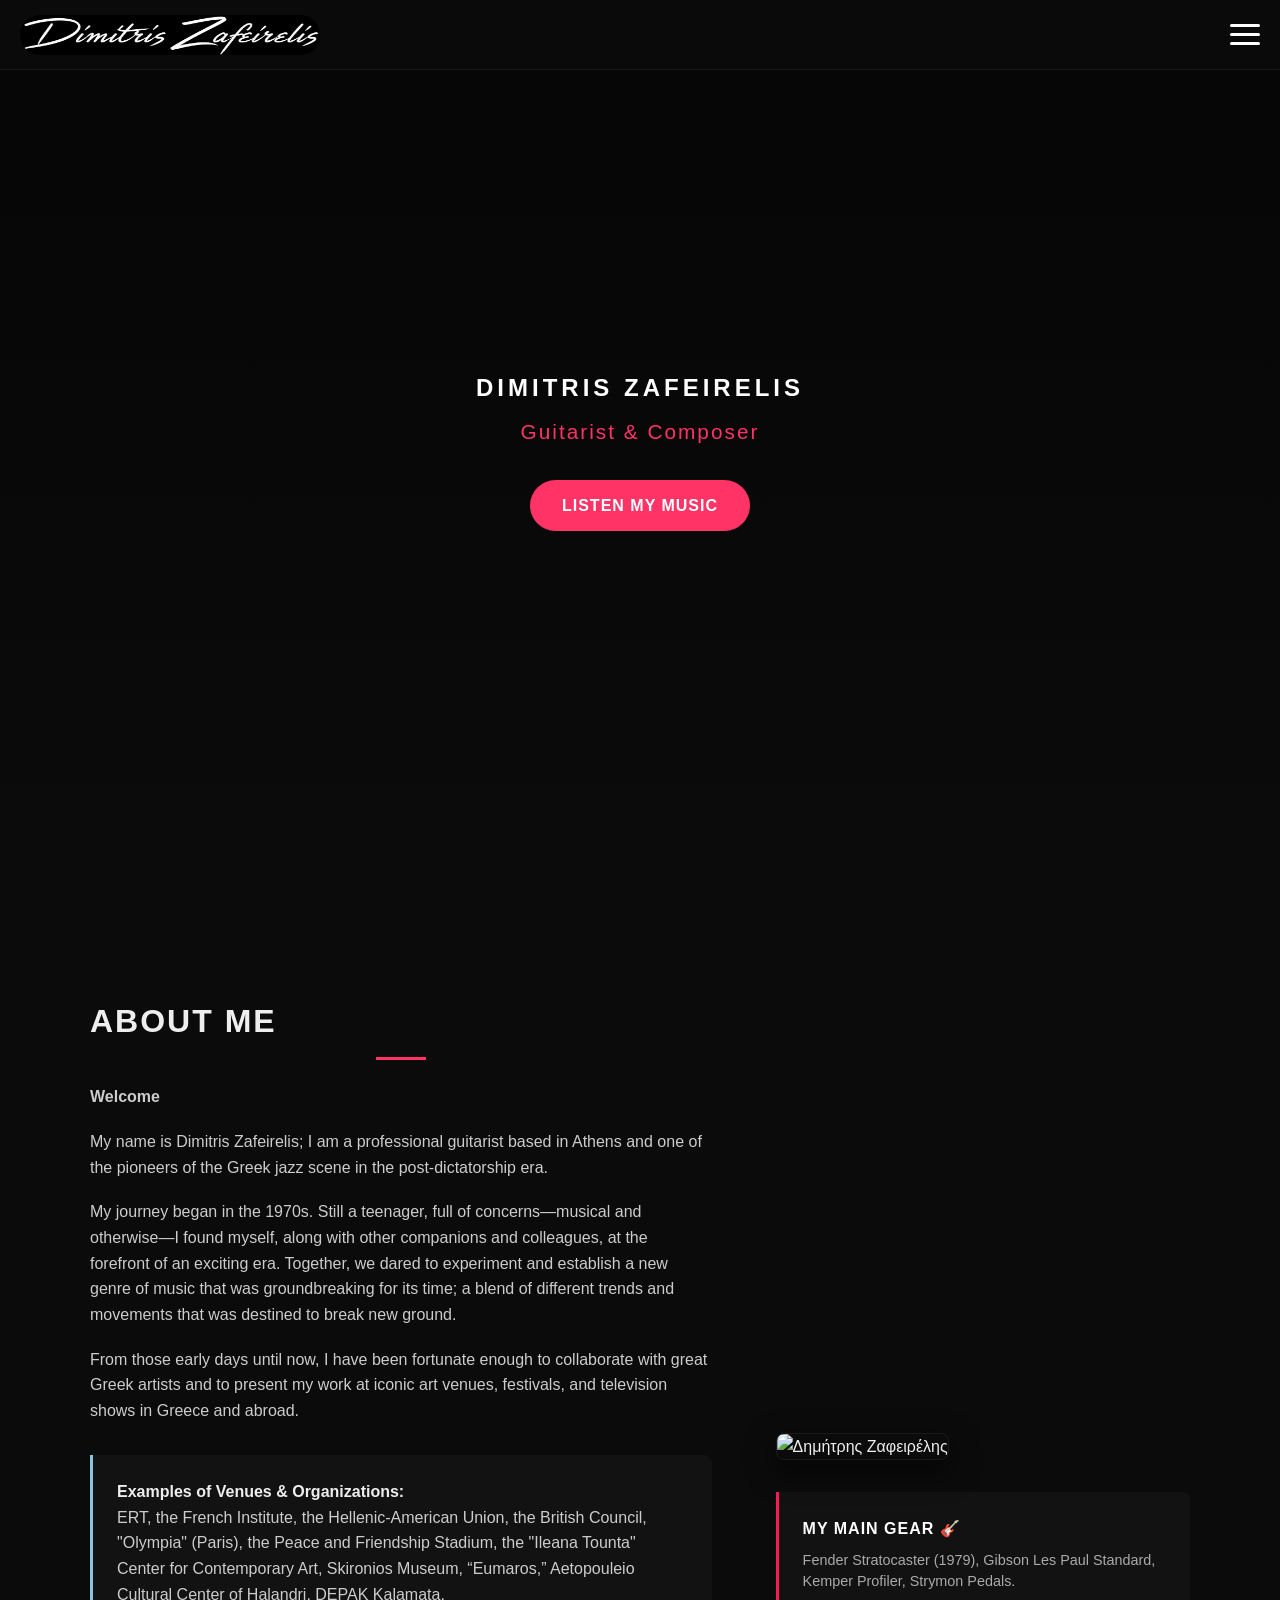
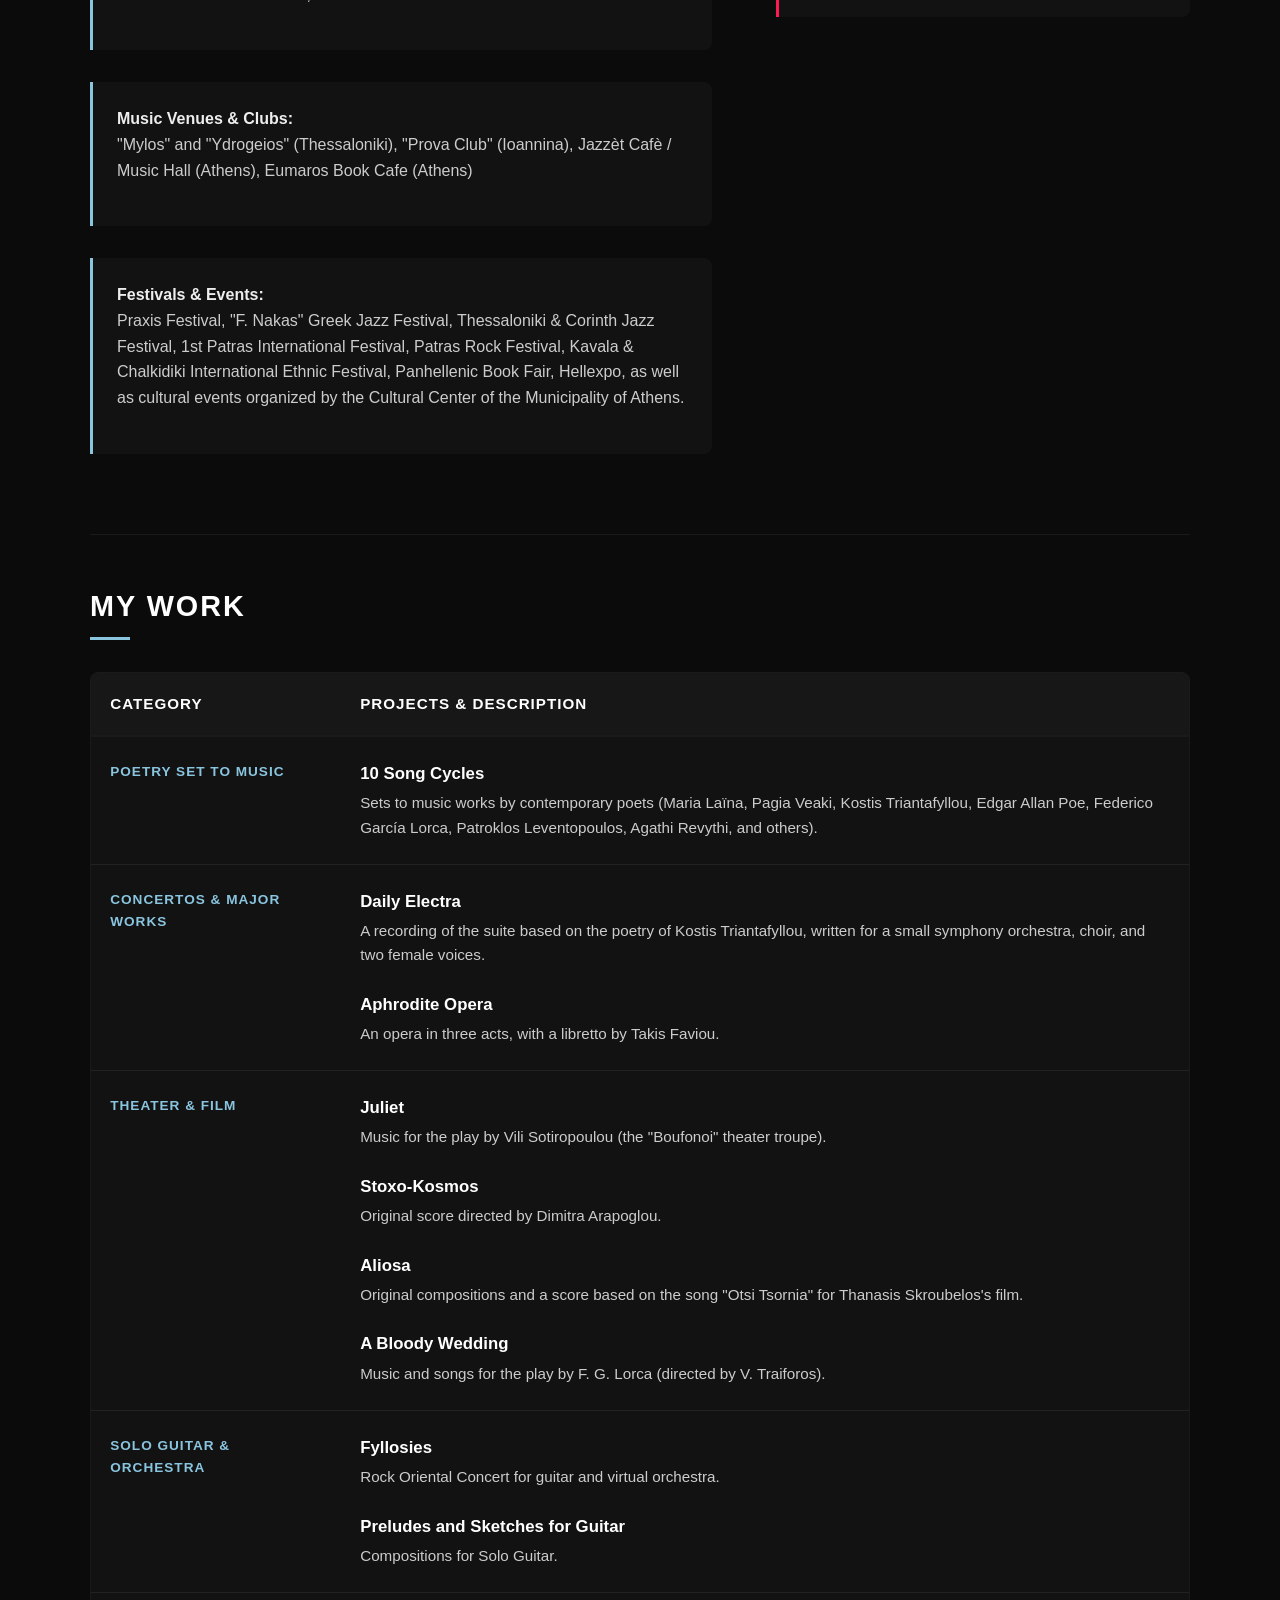
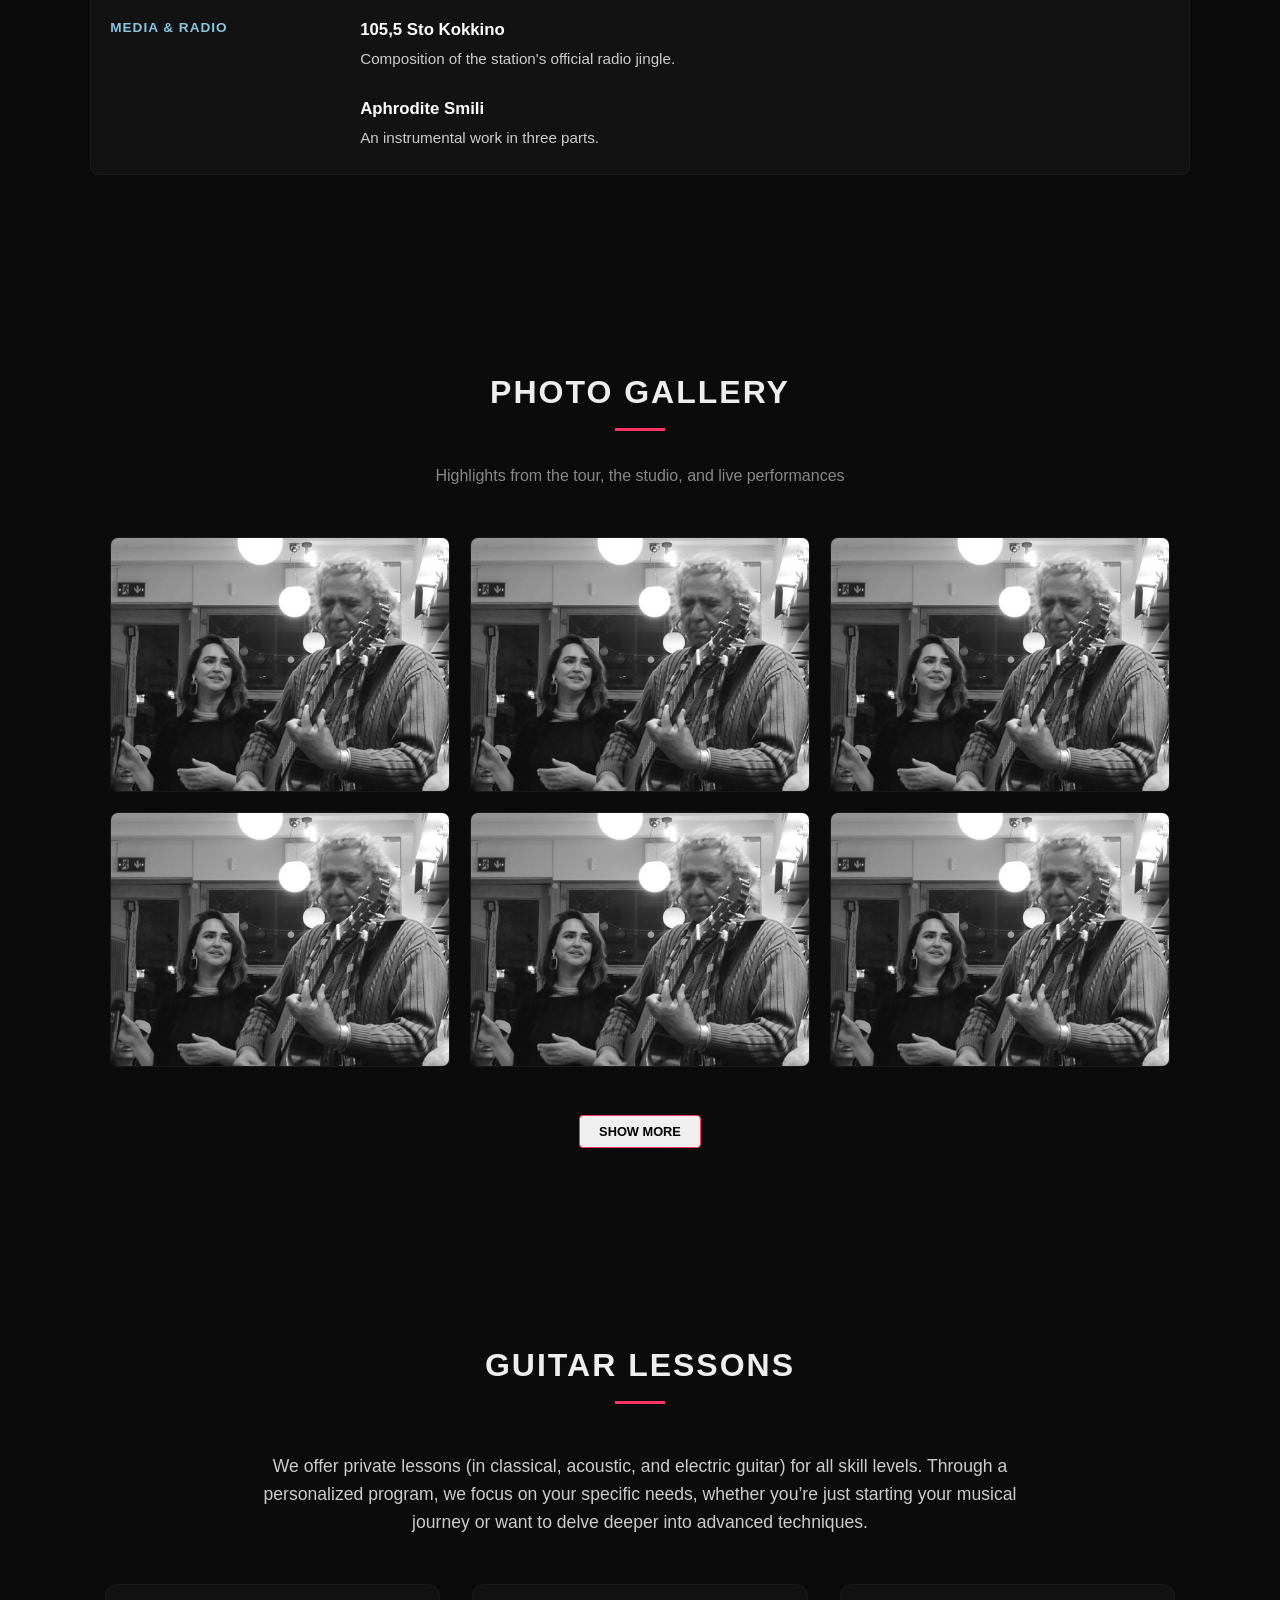
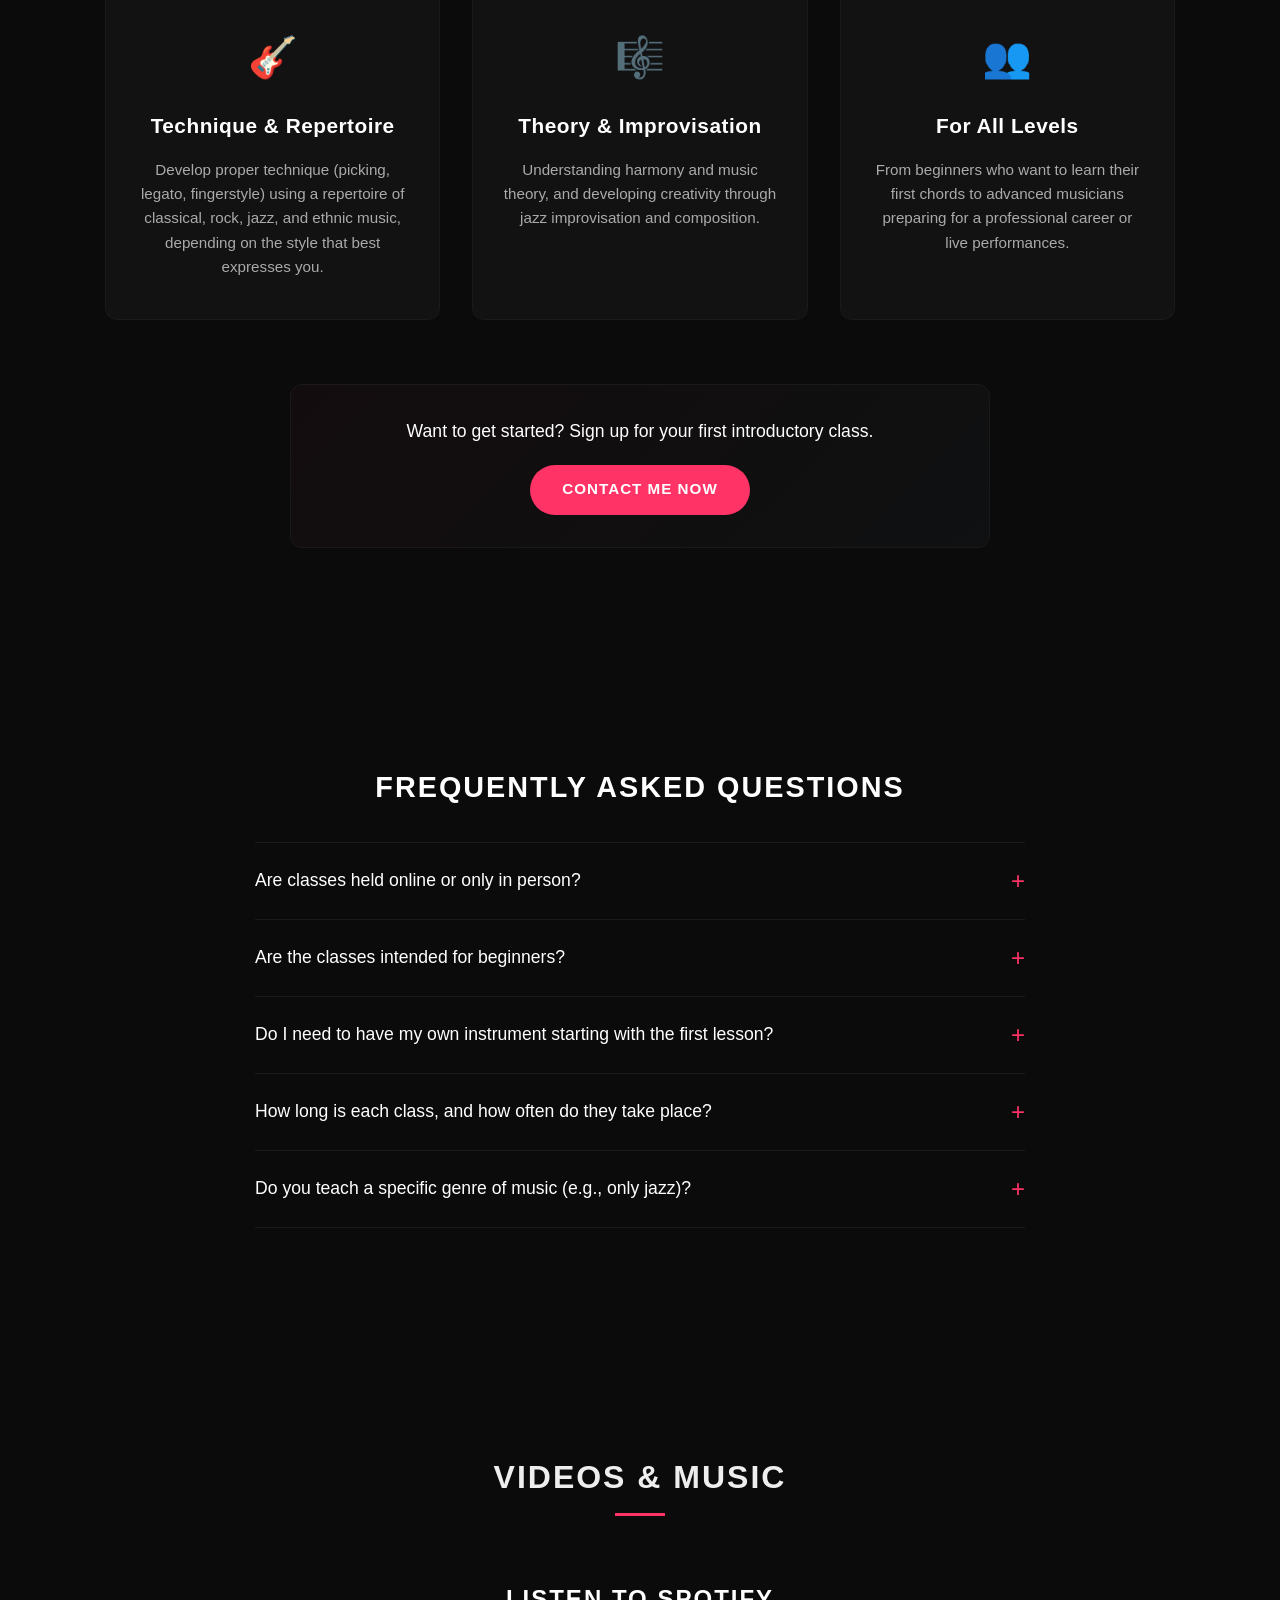
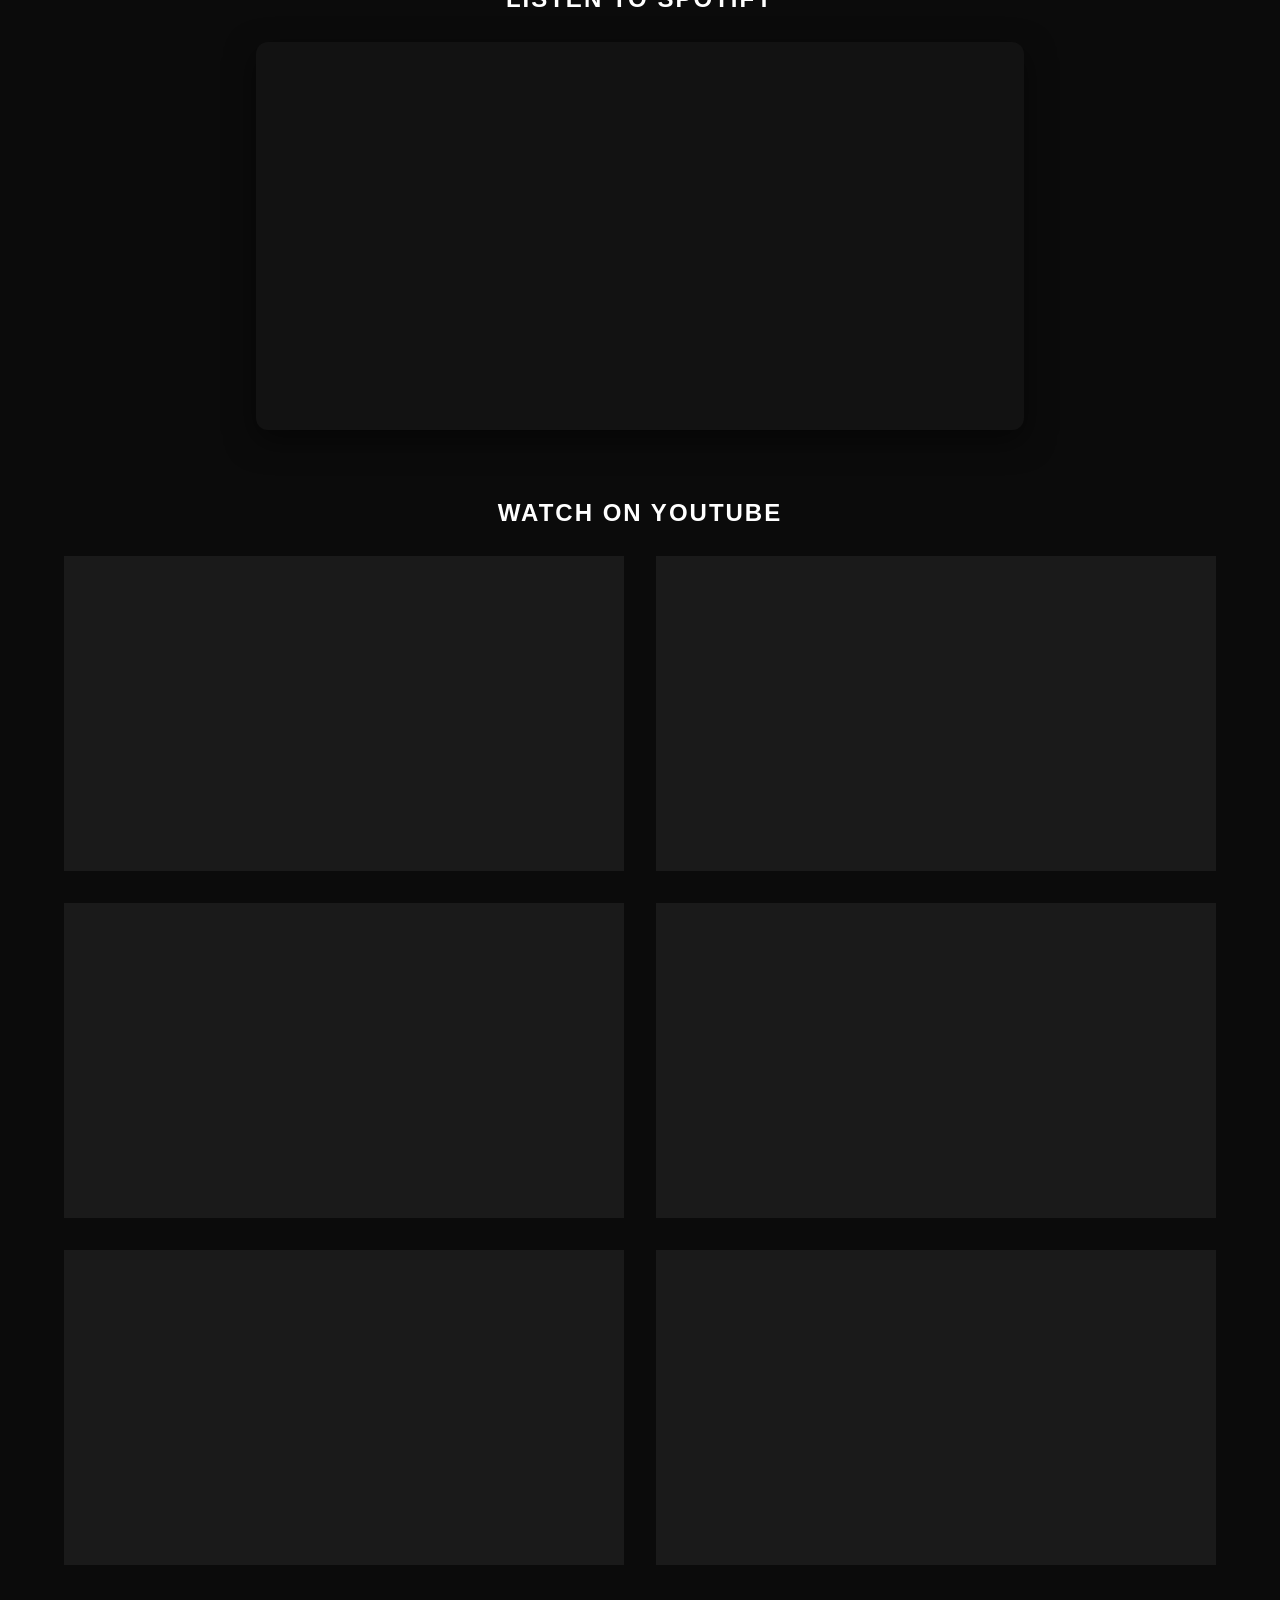
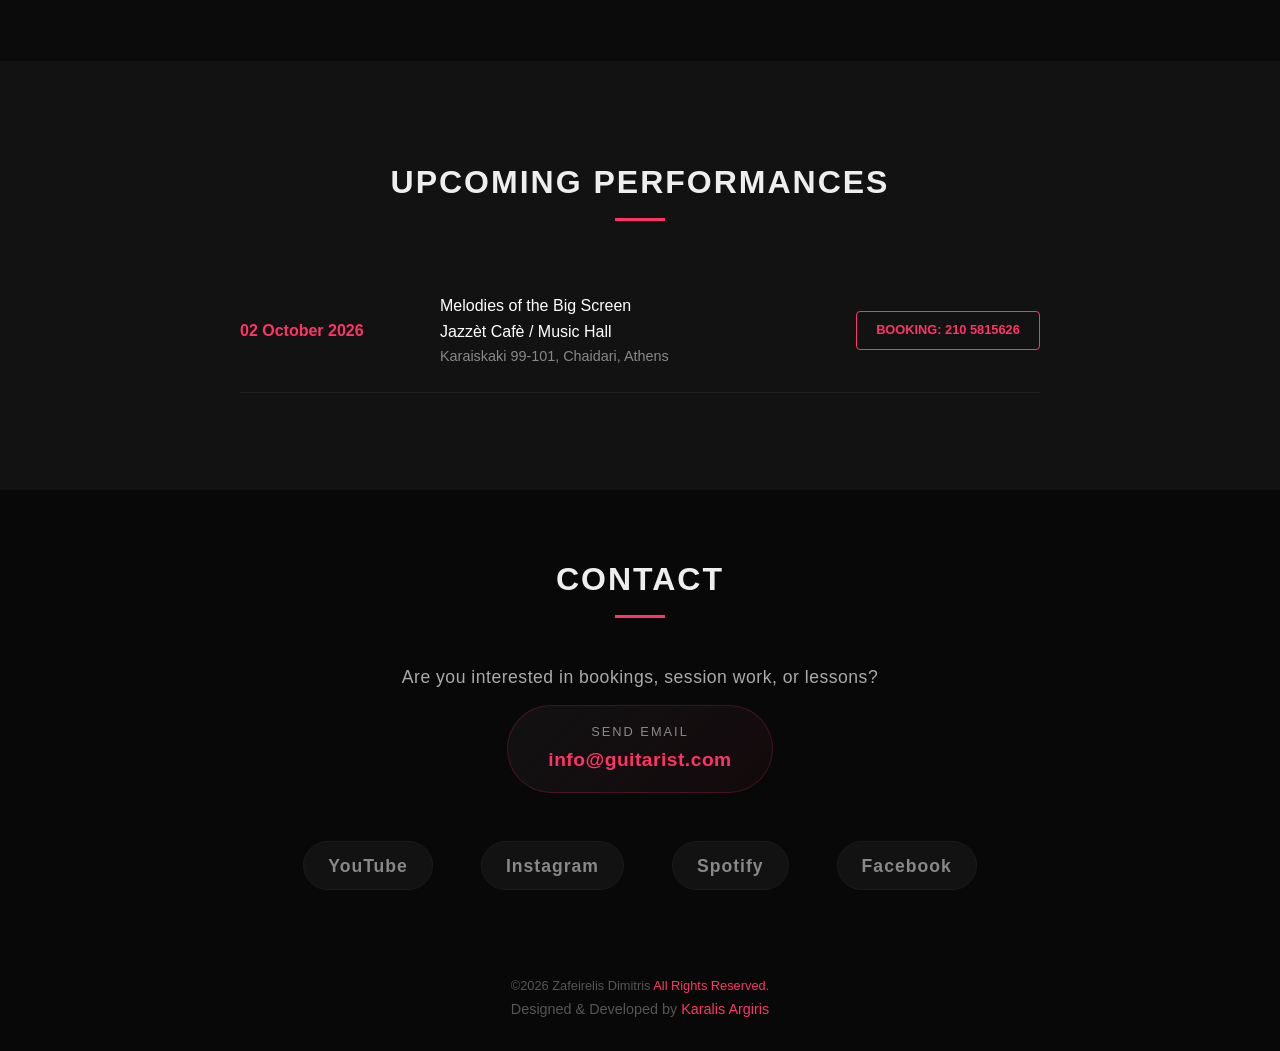
==== commit ff89cb9c: "Add files via upload" ====
--- a/en/index.html
+++ b/en/index.html
@@ -1,13 +1,45 @@
 <!DOCTYPE html>
 <html lang="en">
+
 <head>
     <meta charset="UTF-8">
     <meta name="viewport" content="width=device-width, initial-scale=1.0">
-    <title>Dimitris Zafeirelis | Official Website</title>
-    <meta name="author" content="Argiris Karalis">
+
+    <!-- Primary SEO -->
+    <title>Dimitris Zafeirelis | Composer, Guitarist & Jazz Musician</title>
+    <meta name="description" content="The official website of Dimitris Zafeirelis, composer, guitarist and jazz musician. Discover his musical journey, compositions, work, live performances and guitar lessons.">
+    <meta name="author" content="Dimitris Zafeirelis">
+    <meta name="keywords" content="Dimitris Zafeirelis, composer, guitarist, jazz musician, jazz guitar, music, composition, guitar lessons, Athens">
+
+    <!-- Language -->
+    <meta http-equiv="Content-Language" content="en">
+
+    <!-- Search Engine Control - TESTING -->
+    <meta name="robots" content="noindex, nofollow, noarchive">
+
+    <!-- Canonical -->
+    <link rel="canonical" href="https://yourdomain.gr/en/">
+
+    <!-- Open Graph -->
+    <meta property="og:type" content="website">
+    <meta property="og:locale" content="en_US">
+    <meta property="og:title" content="Dimitris Zafeirelis | Composer, Guitarist & Jazz Musician">
+    <meta property="og:description" content="The official website of Dimitris Zafeirelis. Composer, guitarist and jazz musician with a long-standing presence in the music scene. Music, compositions, live performances and guitar lessons.">
+    <meta property="og:url" content="https://yourdomain.gr/en/">
+    <meta property="og:site_name" content="Dimitris Zafeirelis">
+    <meta property="og:image" content="https://yourdomain.gr/images/og-image.jpg">
+    <meta property="og:image:alt" content="Dimitris Zafeirelis | Composer, Guitarist & Jazz Musician">
+
+    <!-- Contact -->
+    <meta name="email" content="info@guitarist.com">
+
+    <!-- Stylesheet -->
     <link rel="stylesheet" href="../css/style.css">
+
+    <!-- Favicon -->
     <link rel="icon" type="image/x-icon" href="../images/favicon.ico">
 </head>
+
 <body>
 
     <header>
@@ -384,31 +416,16 @@
         <div class="gigs-list">
             
             <div class="gig-item">
-                <div class="gig-date">19 September 2026</div>
+                <div class="gig-date">02 October 2026</div>
                 <div class="gig-details">
+                    <div class="gig-title">Melodies of the Big Screen</div>
                     <div class="gig-venue">Jazzèt Cafè / Music Hall</div>
-                    <div class="gig-city">Karaiskaki 99, Chaidari, Athens</div>
-                </div>
-                <a href="#" class="gig-btn">Tickets</a>
-            </div>
-
-            <div class="gig-item">
-                <div class="gig-date">03 October 2026</div>
-                <div class="gig-details">
-                    <div class="gig-venue">Eumaros Book Cafe</div>
-                    <div class="gig-city">Kiprou 1, Tavros, Athens</div>
-                </div>
-                <a href="#" class="gig-btn">Tickets</a>
-            </div>
-
-            <div class="gig-item">
-                <div class="gig-date">24 October 2026</div>
-                <div class="gig-details">
-                    <div class="gig-venue">Jazzèt Cafè / Music Hall</div>
-                    <div class="gig-city">Karaiskaki 99, Chaidari, Athens</div>
-                </div>
-                <button class="gig-btn sold-out" disabled>Sold Out</button>
-            </div>
+                    <div class="gig-city">Karaiskaki 99-101, Chaidari, Athens</div>
+                </div>
+                <a href="tel:+302105815626" class="gig-btn" title="Booking: 210 5815626">
+                    <i class="fas fa-phone-alt"></i>Booking: 210 5815626
+                </a>                  
+            </div>  
 
         </div>
     </section>
@@ -434,10 +451,9 @@
                 <a href="https://www.facebook.com/DimitrisZafeirelis" target="_blank" rel="noopener" class="social-badge fb">Facebook</a>
             </div>
         </div>
-        <p style="margin-top: 2rem; font-size: 0.8rem;">&copy;<span id="current-year"></span> <a href="#">Ζαφειρέλης Δημήτρης</a> Με επιφύλαξη παντός δικαιώματος. 
-            <br>Designed for musicians.</p>
+        <p style="margin-top: 2rem; font-size: 0.8rem;">&copy;<span id="current-year"></span> Zafeirelis Dimitris <a href="privacy.html">All Rights Reserved. </a>
         <p class="developer-credit">
-            Designed &amp; Developed by <a href="https://argiris-karalis.github.io/resume/index.html" target="_blank" rel="noopener">Karalis Argiris - github.com/argiris-karalis</a>
+            Designed &amp; Developed by <a href="https://argiris-karalis.github.io/resume/index.html" target="_blank" rel="noopener">Karalis Argiris</a>
         </p>
     </footer>
 
--- a/css/style.css
+++ b/css/style.css
@@ -91,7 +91,7 @@
 	display: flex;
 	justify-content: space-between;
 	align-items: center;
-	padding: 1.5rem 5%;
+	padding: 0 20px;
 	position: fixed;
 	width: 100%;
 	top: 0;
@@ -99,6 +99,7 @@
 	backdrop-filter: blur(8px);
 	z-index: 1000;
 	border-bottom: 1px solid var(--border-primary);
+	height: 70px;
 }
 
 .logo {
@@ -296,8 +297,11 @@
 	flex-grow: 1;
 }
 
+.gig-title{
+	color: var(--text-light);
+}
+
 .gig-venue {
-	font-weight: bold;
 	color: var(--text-light);
 }
 
@@ -485,7 +489,7 @@
 /* Footer & Socials */
 footer {
 	text-align: center;
-	padding: 4rem;
+	padding: 2rem;
 	background-color: var(--bg-footer);
 	border-top: 1px solid var(--border-footer);
 }
@@ -507,6 +511,16 @@
 footer p {
 	color: var(--text-dark-muted);
 	font-size: 0.9rem;
+    margin-top: 1rem;      /* από 2rem το μειώνουμε στο 1rem */
+    margin-bottom: 0.3rem;
+    font-size: 0.9rem;    /* ελαφρώς μικρότερο κείμενο */
+    line-height: 1.3;
+}
+
+.developer-credit {
+    margin-top: 0.2rem;
+    margin-bottom: 0;
+    font-size: 0.9rem;
 }
 
 /* Container για όλο το footer contact τμήμα */
@@ -1096,7 +1110,7 @@
 
 /* Ρυθμίσεις για την εικόνα του logo */
 .logo-img {
-    height: 80px; /* Ή όποιο ύψος έχεις ορίσει τώρα */
+    height: 40px; /* Ή όποιο ύψος έχεις ορίσει τώρα */
     width: 300px;
     display: block;
     transition: transform 0.3s ease;
@@ -1406,7 +1420,7 @@
     transition: all 0.3s ease;
     z-index: 2010; /* Πάνω από τη φωτογραφία */
     border-radius: 4px;
-    background-color: rgba(0, 0, 0, 0.2); /* Διακριτικό background */
+    background-color: rgba(0, 0, 0, 0.2);
 }
 
 /* Τοποθέτηση αριστερά και δεξιά */
@@ -1420,7 +1434,7 @@
 
 /* Hover εφέ στα βελάκια */
 .lightbox-arrow:hover {
-    color: var(--accent); /* Γίνεται ροζ/neon */
+    color: var(--accent);
     background-color: rgba(0, 0, 0, 0.6);
 }
 
@@ -1429,29 +1443,74 @@
     .lightbox-arrow {
         font-size: 30px;
         padding: 10px 15px;
-        background-color: rgba(0, 0, 0, 0.5); /* Πιο σκούρο σε mobile για να φαίνονται */
+        background-color: rgba(0, 0, 0, 0.5);
     }
     .lightbox-prev { left: 5px; }
     .lightbox-next { right: 5px; }
 }
 
 body {
-    /* Αντικαθιστά τον κέρσορα σε όλο το site. 
-       Το 'auto' στο τέλος είναι το fallback (αν δεν φορτώσει η εικόνα) */
     cursor: url('../images/guitar.png'), auto;
 }
 
-/* Επειδή στα links, κουμπιά κλπ. ο browser αλλάζει αυτόματα τον κέρσορα σε "χεράκι" (pointer), 
-   πρέπει να του πούμε να κρατήσει την κιθάρα αν το θέλεις, ή να βάλουμε μια εναλλακτική (π.χ. κιθάρα με εφέ) */
 a, button, .lightbox-trigger {
     cursor: url('../images/guitar.png'), pointer; 
-    /* Αν δεν έχεις δεύτερη εικόνα, βάλε την ίδια: url('image/guitar-cursor.png'), pointer; */
 }
 
 body {
-    /* Το 0 0 σημαίνει ότι το κλικ γίνεται στην πάνω αριστερή γωνία της εικόνας */
     cursor: url('../images/guitar.png') 0 0, auto;
-    
-    /* Αν θέλεις το κλικ να γίνεται στο κέντρο μιας εικόνας 32x32: */
-    /* cursor: url('image/guitar-cursor.png') 16 16, auto; */
+}
+
+.legal-content-container {
+    padding-top: 100px; /* Προσαρμόστε ανάλογα με το ύψος του header σας */
+    padding-bottom: 3rem;
+    padding-left: 1.5rem;
+    padding-right: 1.5rem;
+    max-width: 900px;
+    margin: 0 auto;
+    line-height: 1.6;
+}
+
+.legal-content-container h1 {
+    font-size: 2rem;
+    margin-bottom: 0.5rem;
+}
+
+.last-updated {
+    font-size: 0.85rem;
+    color: #666;
+    margin-bottom: 2rem;
+}
+
+.legal-section {
+    margin-bottom: 2.5rem;
+}
+
+.legal-section h2 {
+    font-size: 1.4rem;
+    border-bottom: 2px solid #f0f0f0;
+    padding-bottom: 0.5rem;
+    margin-bottom: 1rem;
+}
+
+.copyright-block {
+    background-color: var(--border-secondary); /* ελαφρύ φόντο για διαχωρισμό */
+    border-left: 4px solid #333;
+    padding: 1rem 1.2rem;
+    margin-bottom: 1rem;
+    border-radius: 4px;
+}
+
+.copyright-block h3 {
+    margin-top: 0;
+    font-size: 1.1rem;
+    margin-bottom: 0.5rem;
+}
+
+.legal-section ul {
+    padding-left: 1.2rem;
+}
+
+.legal-section li {
+    margin-bottom: 0.5rem;
 }
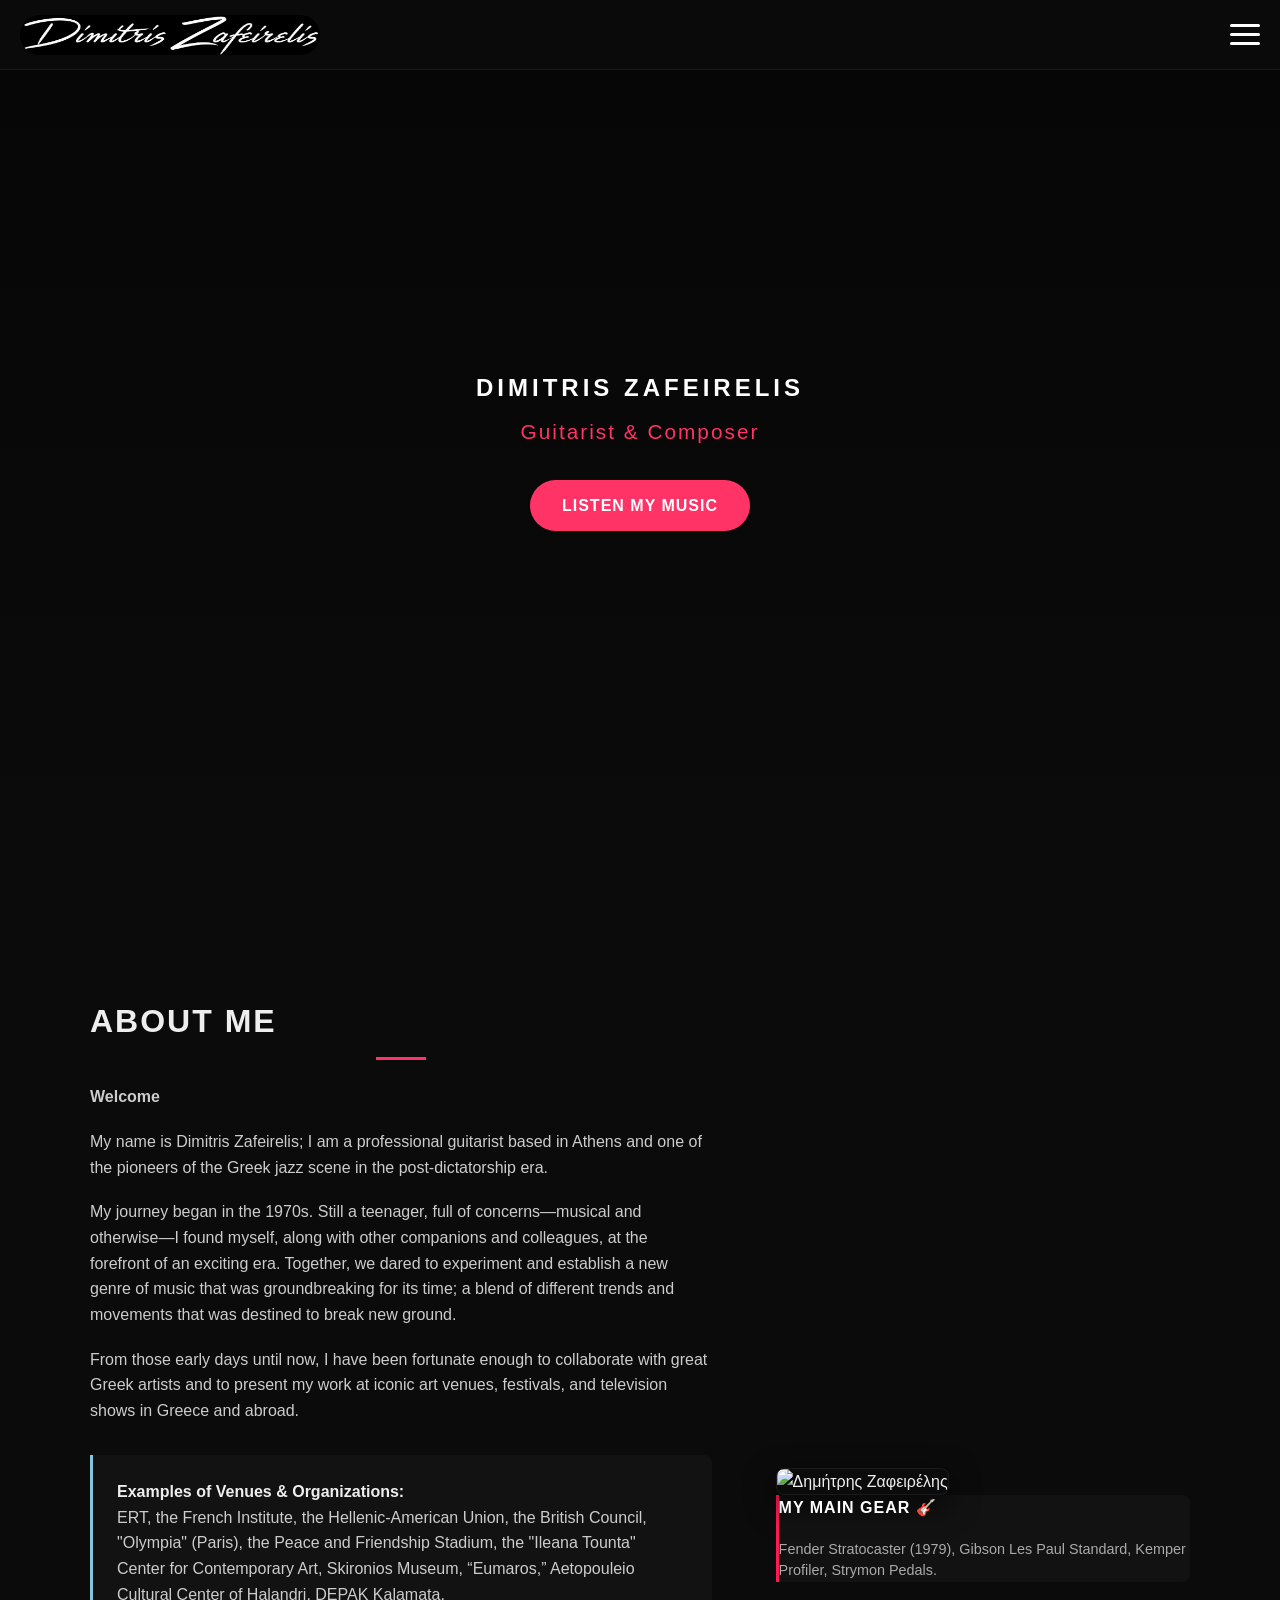
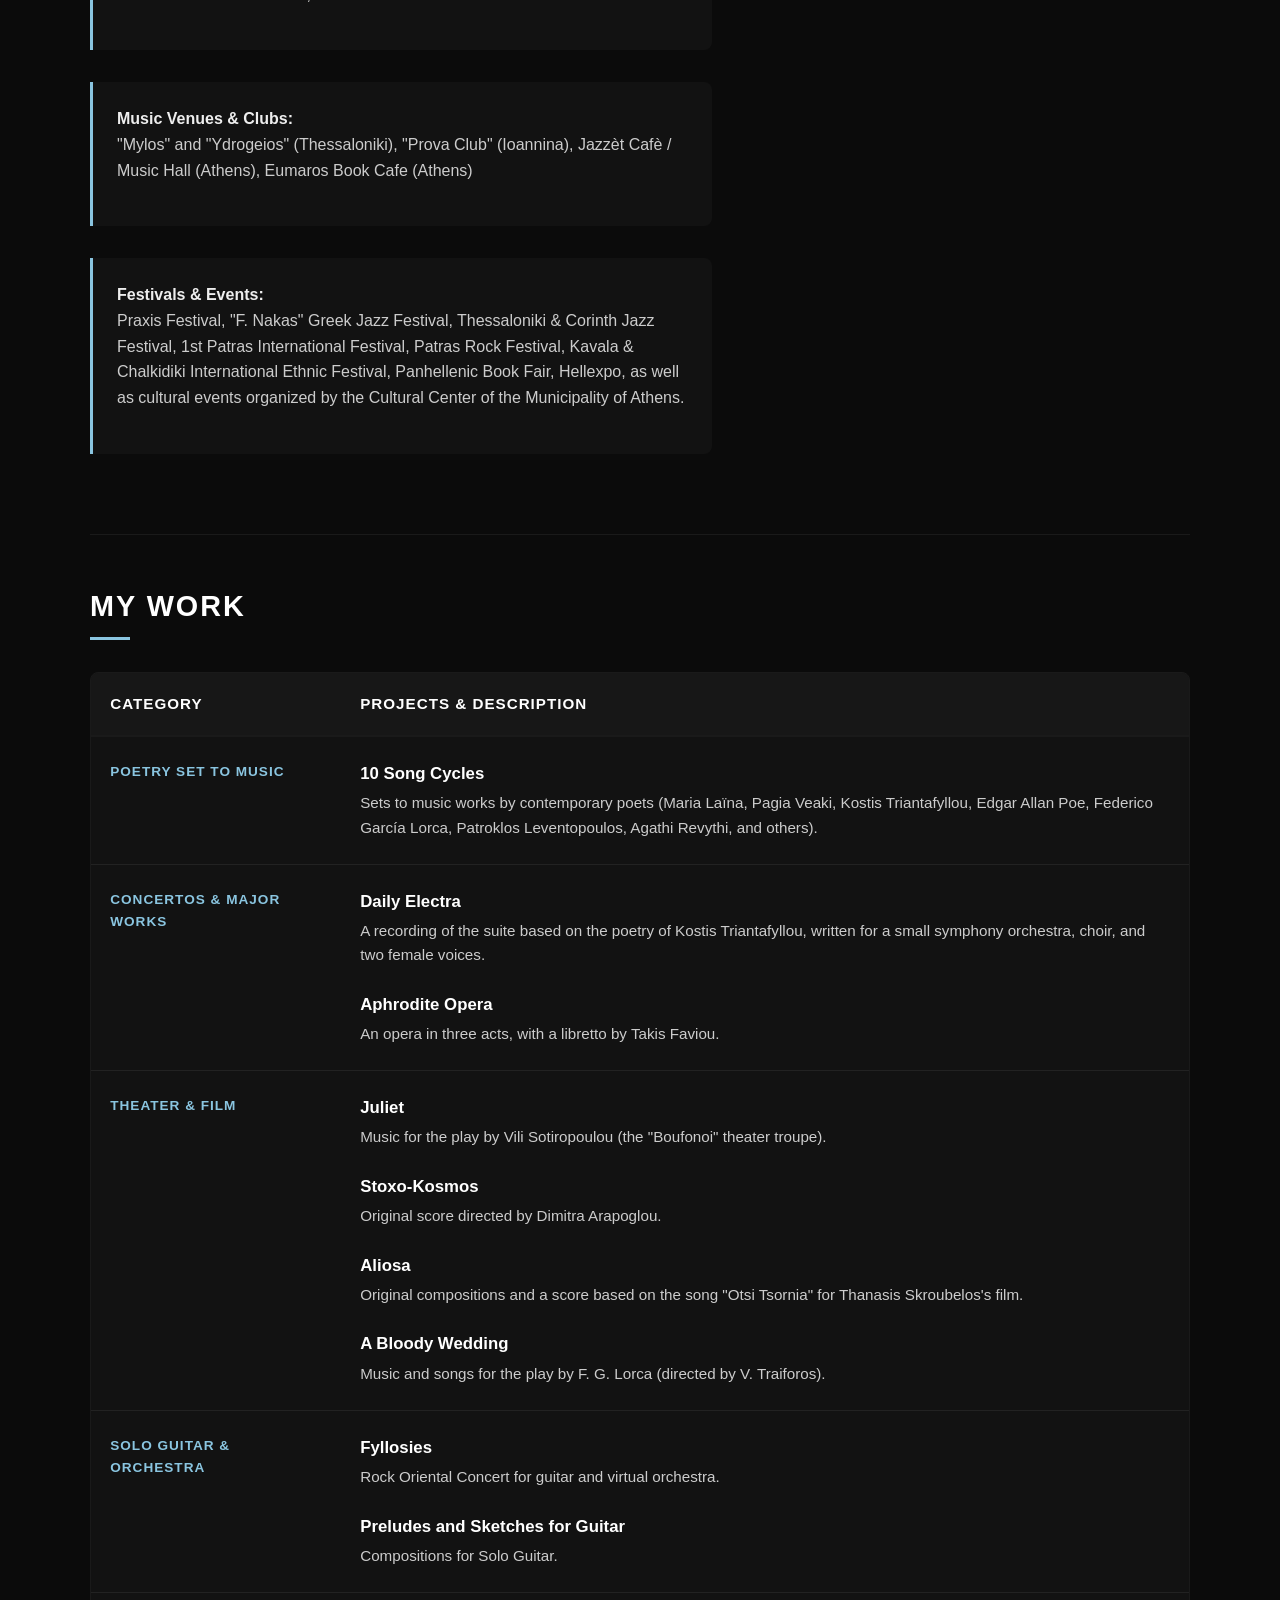
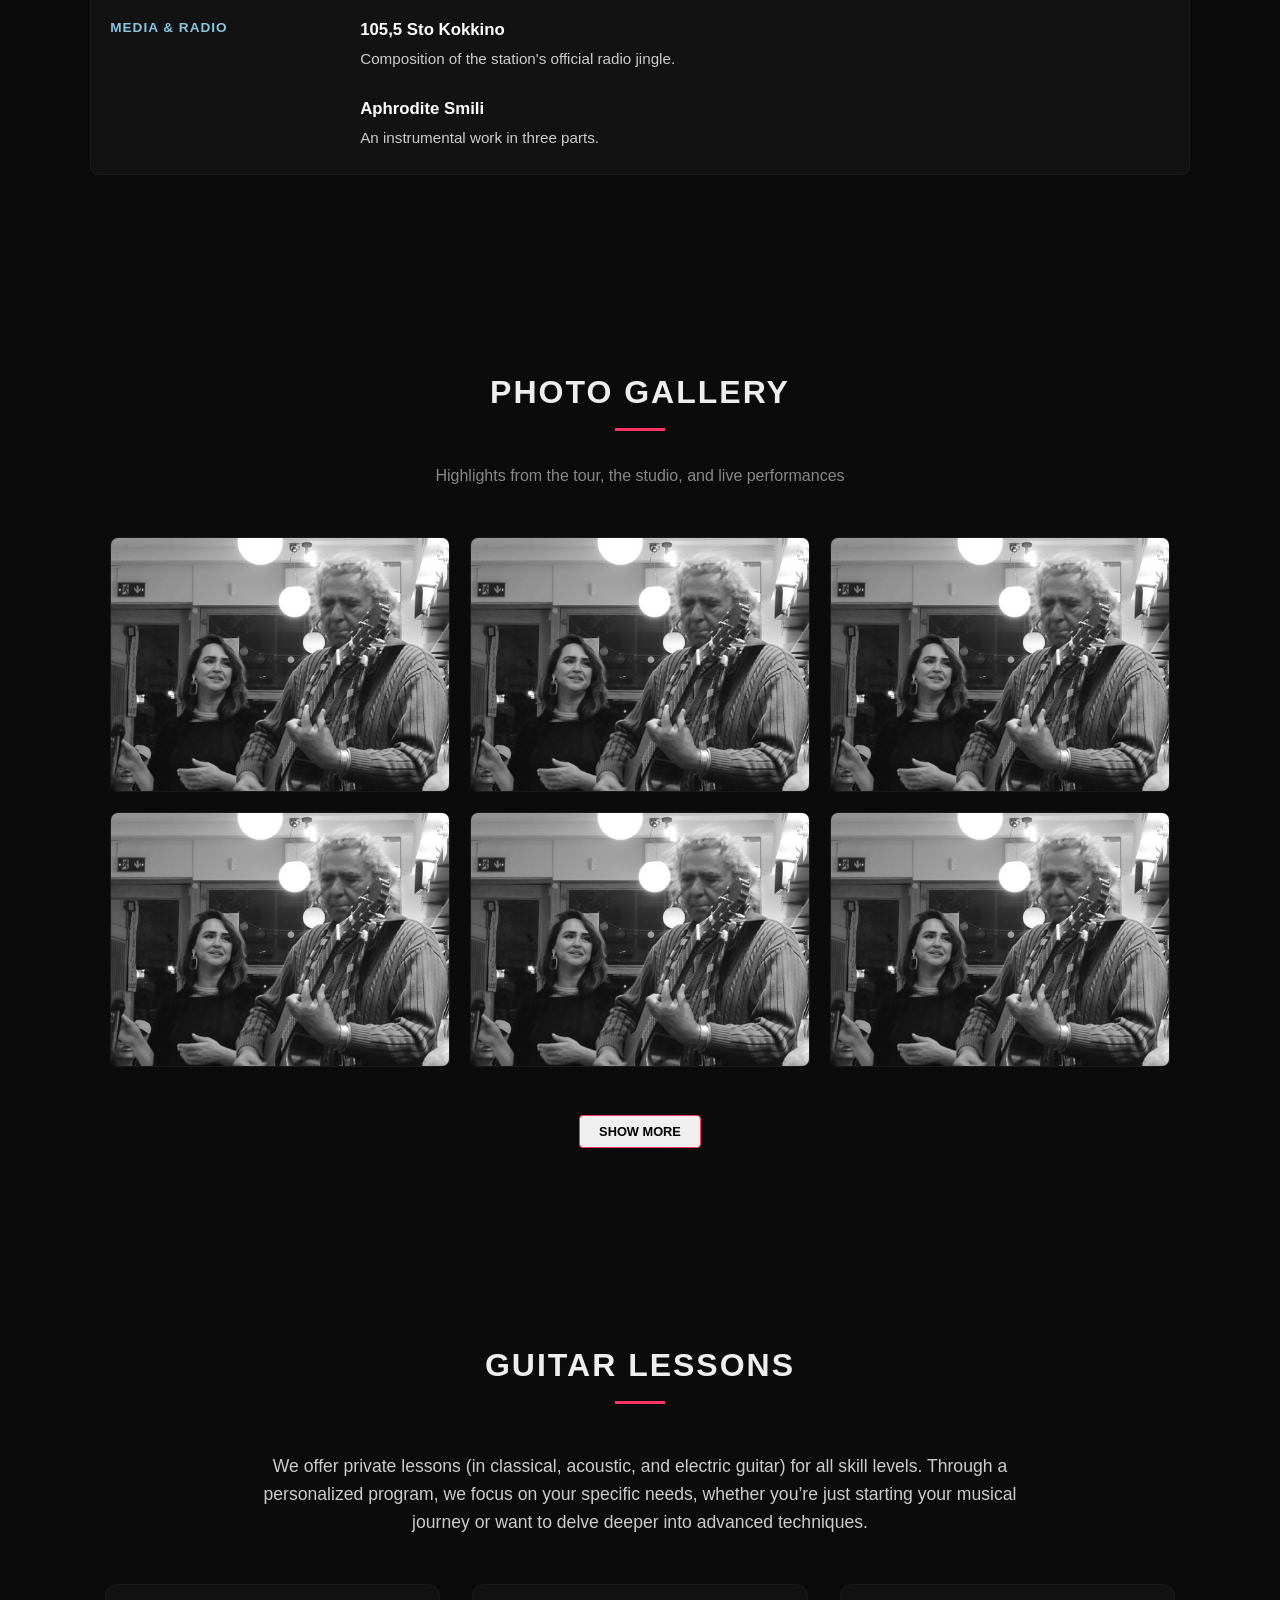
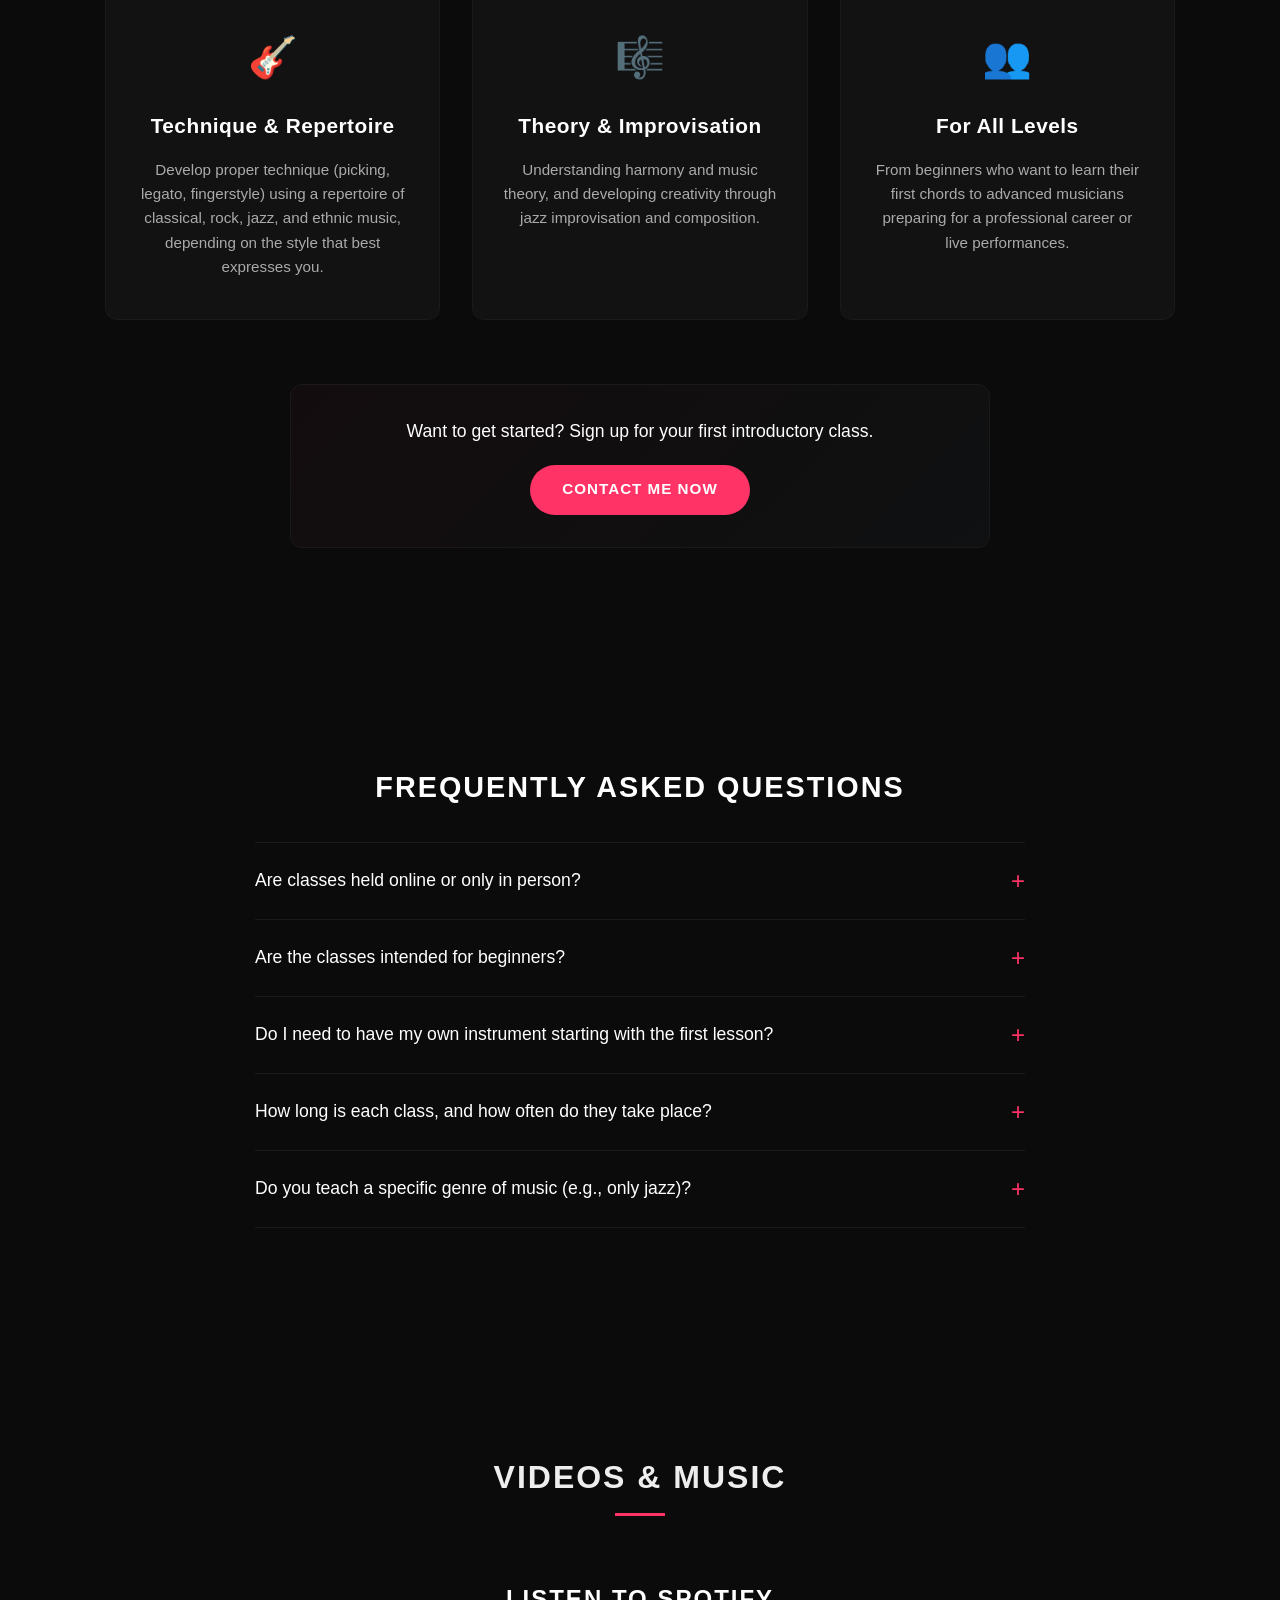
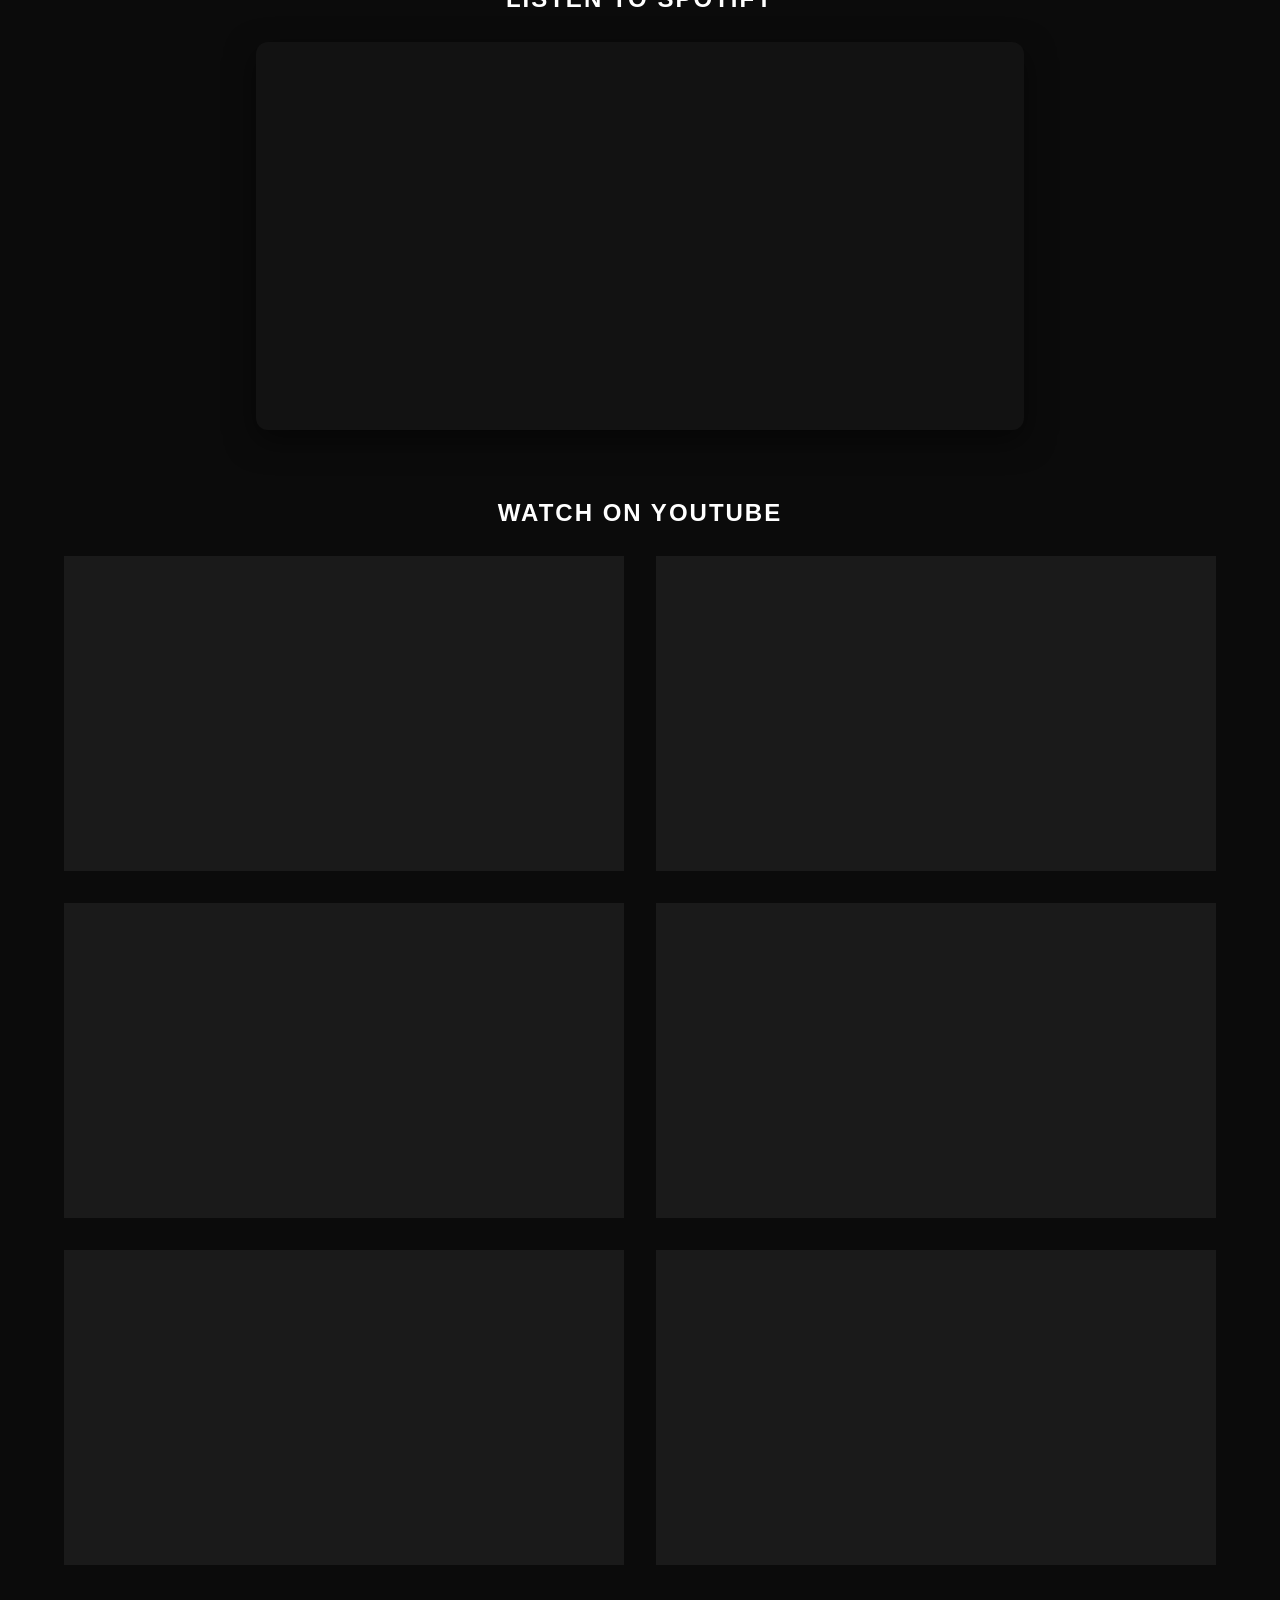
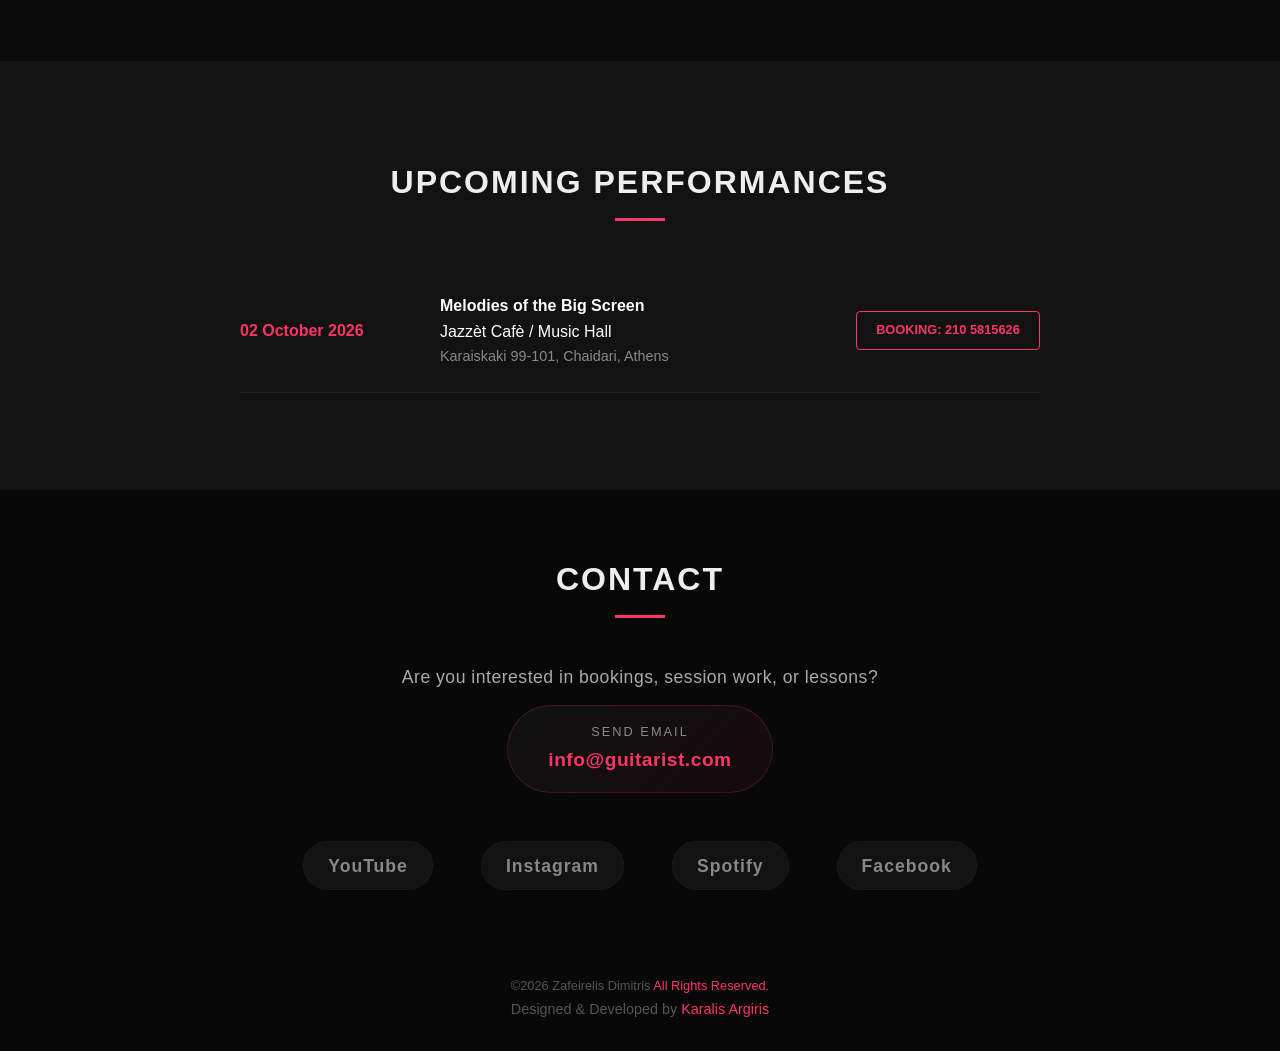
==== commit f025c8cb: "Add files via upload" ====
--- a/en/index.html
+++ b/en/index.html
@@ -59,7 +59,6 @@
         <!-- Το μενού πλοήγησης -->
         <nav class="nav-menu" id="nav-menu">
             <ul>
-                <li><a href="#" class="nav-link">Home</a></li>
                 <li><a href="#about" class="nav-link">About Me</a></li>
                 <li><a href="#gallery" class="nav-link">Gallery</a></li>
                 <li><a href="#lessons" class="nav-link">Lessons</a></li>
--- a/css/style.css
+++ b/css/style.css
@@ -298,6 +298,7 @@
 }
 
 .gig-title{
+	font-weight: bold;
 	color: var(--text-light);
 }
 
@@ -1513,4 +1514,142 @@
 
 .legal-section li {
     margin-bottom: 0.5rem;
+}
+
+/* ==========================================
+   Gear Card Container & Header
+   ========================================== */
+.gear-card {
+    background: #1e1e24;
+    border: 1px solid rgba(255, 255, 255, 0.1);
+    border-radius: 12px;
+    padding: 24px 28px;
+    max-width: 500px;
+    margin: 20px auto;
+    box-shadow: 0 10px 30px rgba(0, 0, 0, 0.3);
+    color: #e0e0e0;
+    font-family: 'Segoe UI', Tahoma, Geneva, Verdana, sans-serif;
+    transition: transform 0.3s ease, box-shadow 0.3s ease;
+}
+
+.gear-card:hover {
+    transform: translateY(-3px);
+    box-shadow: 0 14px 35px rgba(0, 0, 0, 0.4);
+}
+
+.gear-header h4 {
+    font-size: 1.4rem;
+    font-weight: 700;
+    margin: 0 0 18px 0;
+    color: #ffffff;
+    display: flex;
+    align-items: center;
+    gap: 8px;
+    border-bottom: 2px solid #ff9800;
+    padding-bottom: 10px;
+    letter-spacing: 0.5px;
+}
+
+.gear-icon {
+    font-size: 1.3rem;
+}
+
+/* ==========================================
+   Gear List Items & Bullets
+   ========================================== */
+.gear-list {
+    list-style: none;
+    padding: 0;
+    margin: 0;
+    display: flex;
+    flex-direction: column;
+    gap: 10px;
+}
+
+.gear-list li {
+    display: flex;
+    align-items: center;
+    justify-content: flex-start;
+    padding: 10px 14px;
+    background: rgba(255, 255, 255, 0.04);
+    border-radius: 8px;
+    font-size: 0.98rem;
+    font-weight: 500;
+    letter-spacing: 0.2px;
+    cursor: pointer;
+    transition: background 0.2s ease, padding-left 0.2s ease;
+}
+
+.gear-list li:hover {
+    background: rgba(255, 152, 0, 0.12);
+    padding-left: 18px;
+    color: #fff;
+}
+
+.gear-bullet {
+    width: 8px;
+    height: 8px;
+    background-color: #ff9800;
+    border-radius: 50%;
+    margin-right: 12px;
+    flex-shrink: 0;
+    box-shadow: 0 0 8px rgba(255, 152, 0, 0.6);
+}
+
+.gear-name {
+    line-height: 1.4;
+}
+
+/* ==========================================
+   Modal Pop-up (Image Preview)
+   ========================================== */
+.gear-modal {
+    display: none; 
+    position: fixed; 
+    z-index: 9999; 
+    left: 0;
+    top: 0;
+    width: 100%; 
+    height: 100%; 
+    background-color: rgba(0, 0, 0, 0.85); 
+    backdrop-filter: blur(5px);
+    align-items: center;
+    justify-content: center;
+    flex-direction: column;
+}
+
+.gear-modal-content {
+    max-width: 85%;
+    max-height: 75vh;
+    border-radius: 8px;
+    box-shadow: 0 10px 40px rgba(0,0,0,0.8);
+    animation: zoomIn 0.25s ease-out;
+}
+
+.gear-modal-caption {
+    margin-top: 15px;
+    color: #fff;
+    font-size: 1.1rem;
+    font-weight: 600;
+    text-align: center;
+}
+
+.gear-modal-close {
+    position: absolute;
+    top: 20px;
+    right: 30px;
+    color: #fff;
+    font-size: 35px;
+    font-weight: bold;
+    cursor: pointer;
+    transition: color 0.2s ease;
+}
+
+.gear-modal-close:hover {
+    color: #ff9800;
+}
+
+@keyframes zoomIn {
+    from { transform: scale(0.8); opacity: 0; }
+    to { transform: scale(1); opacity: 1; }
 }
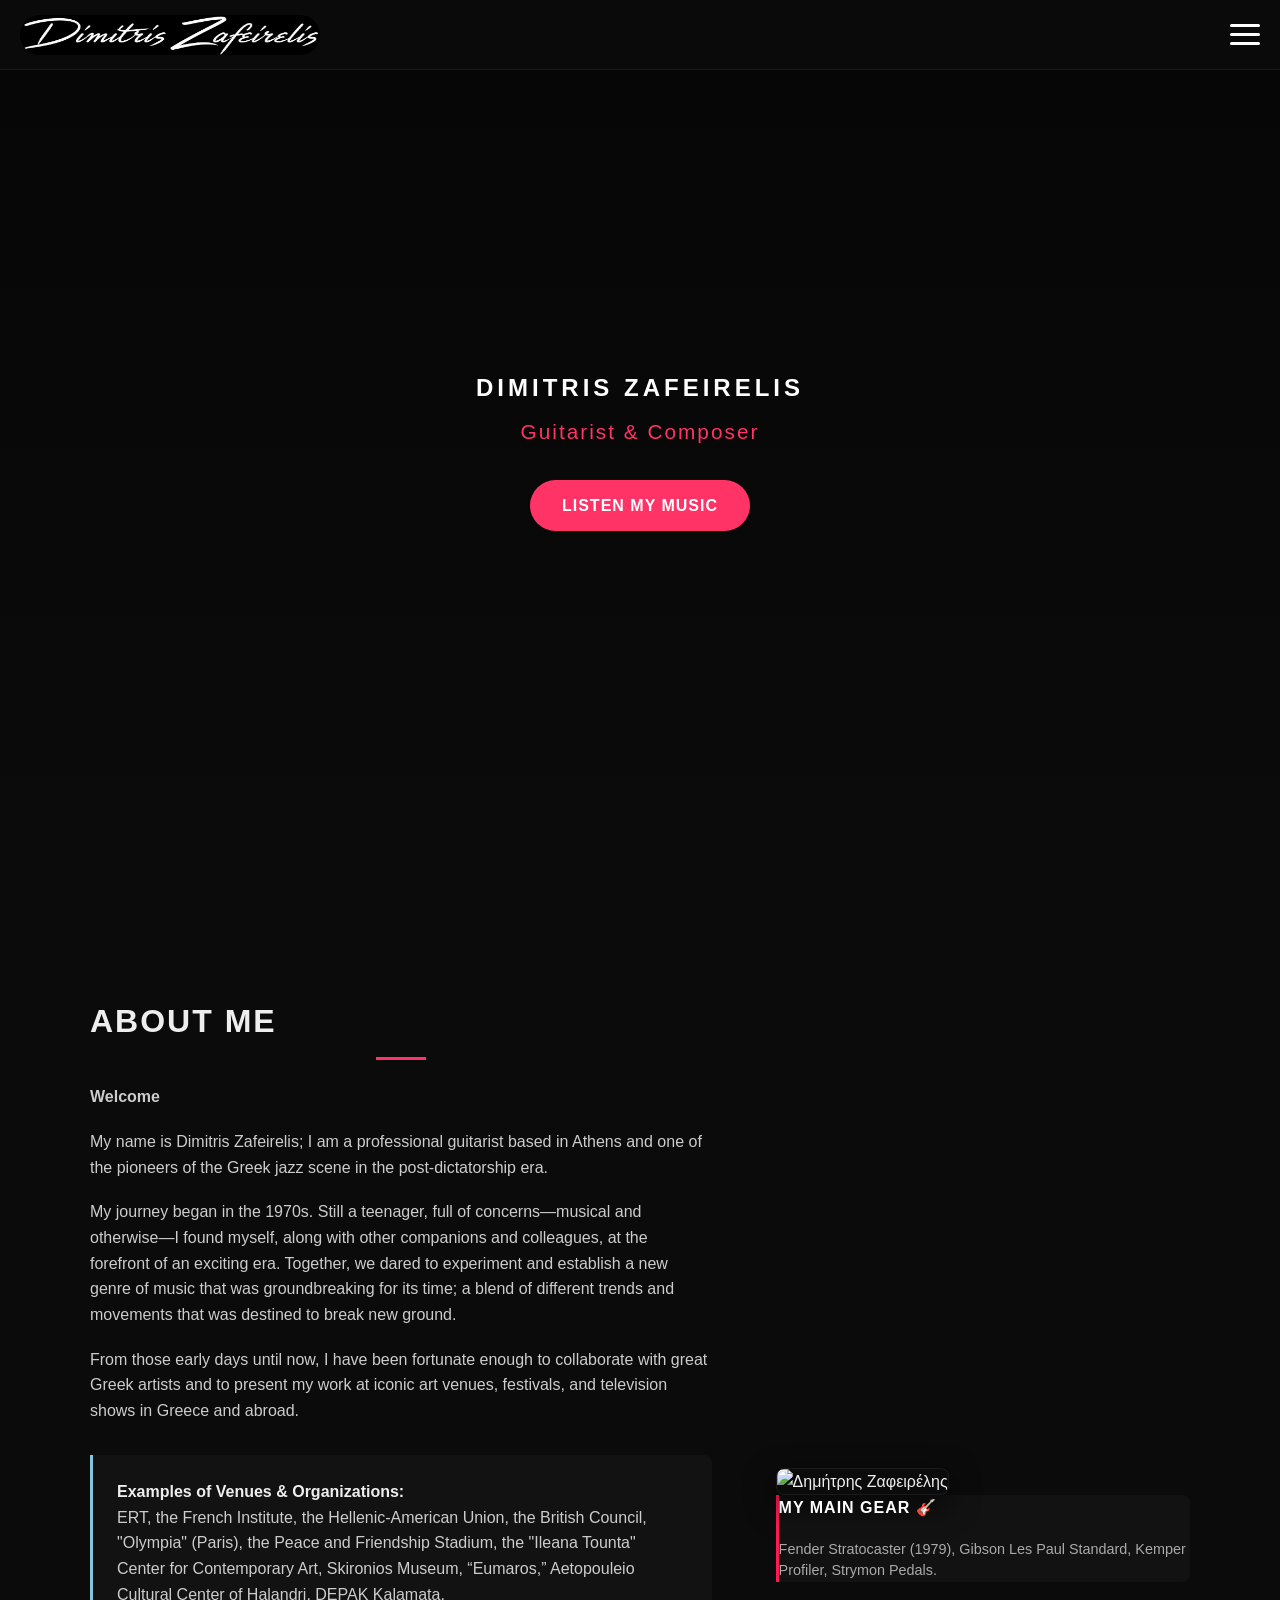
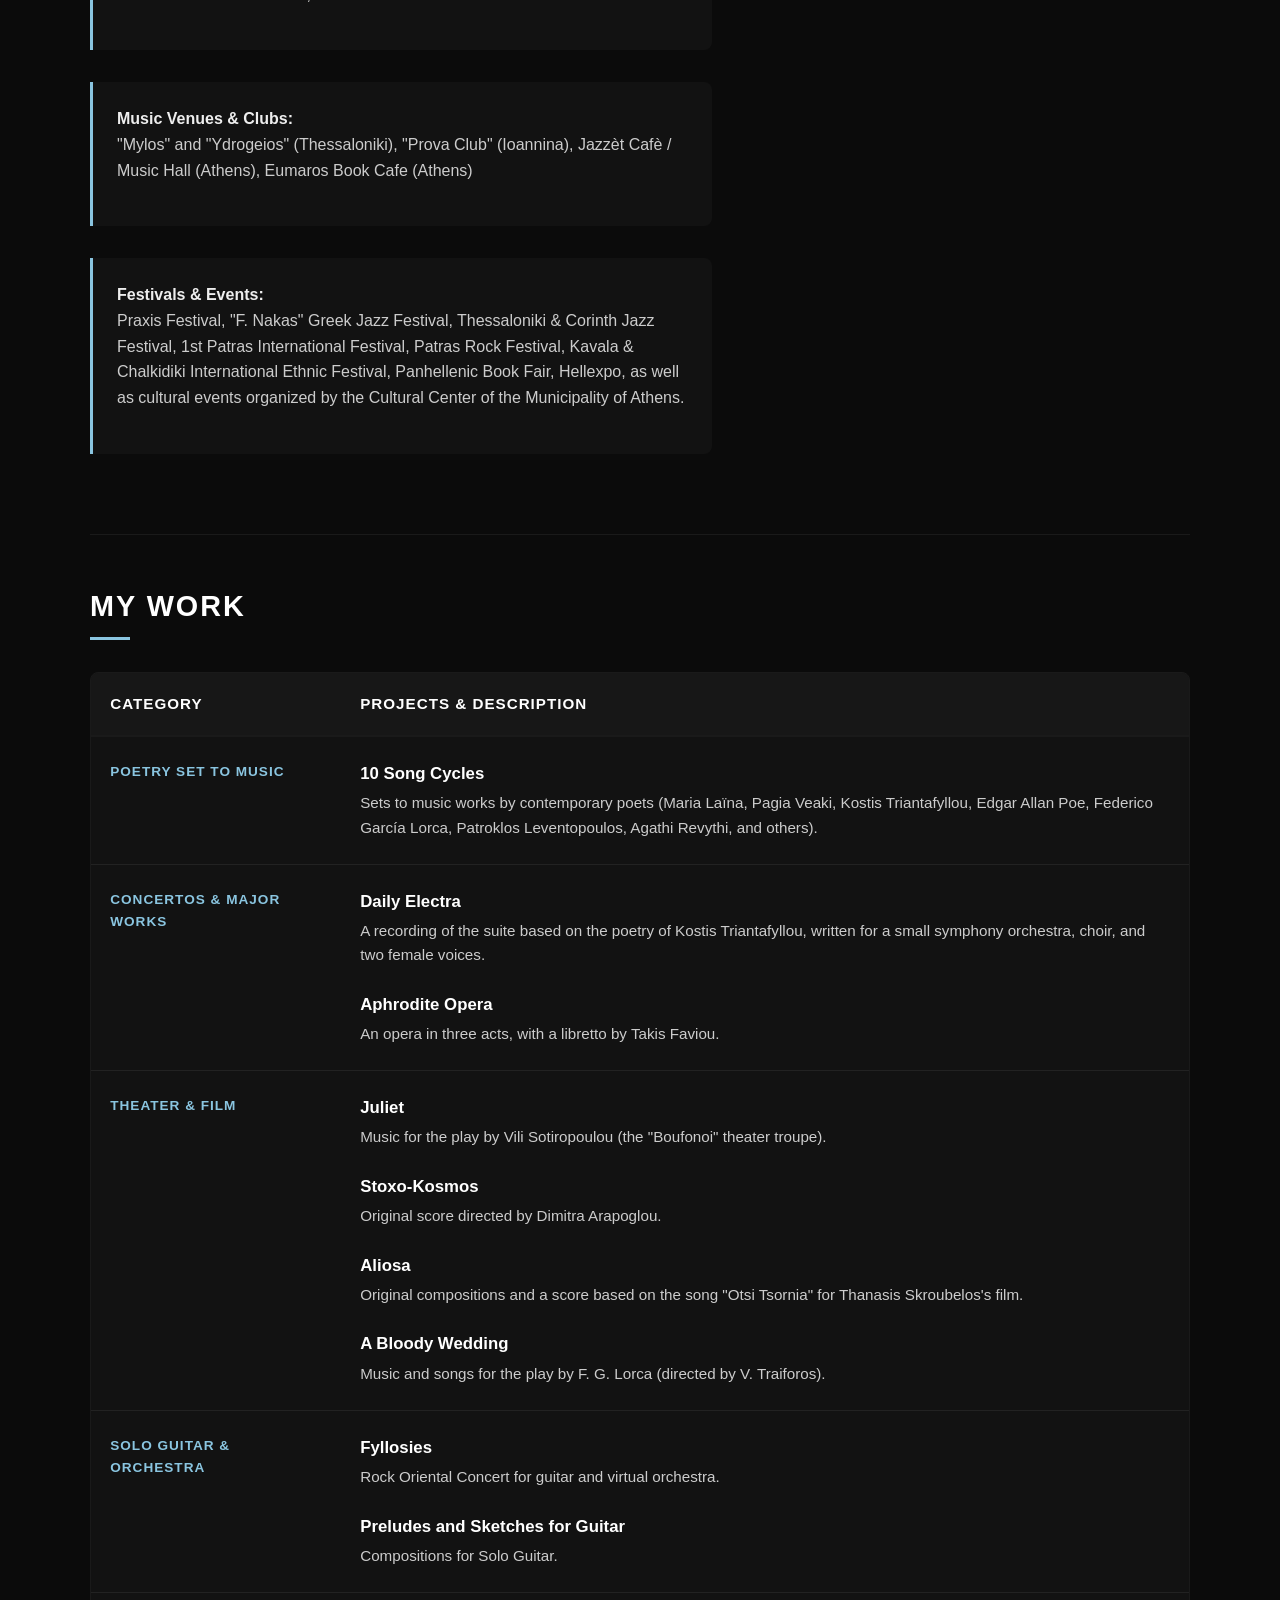
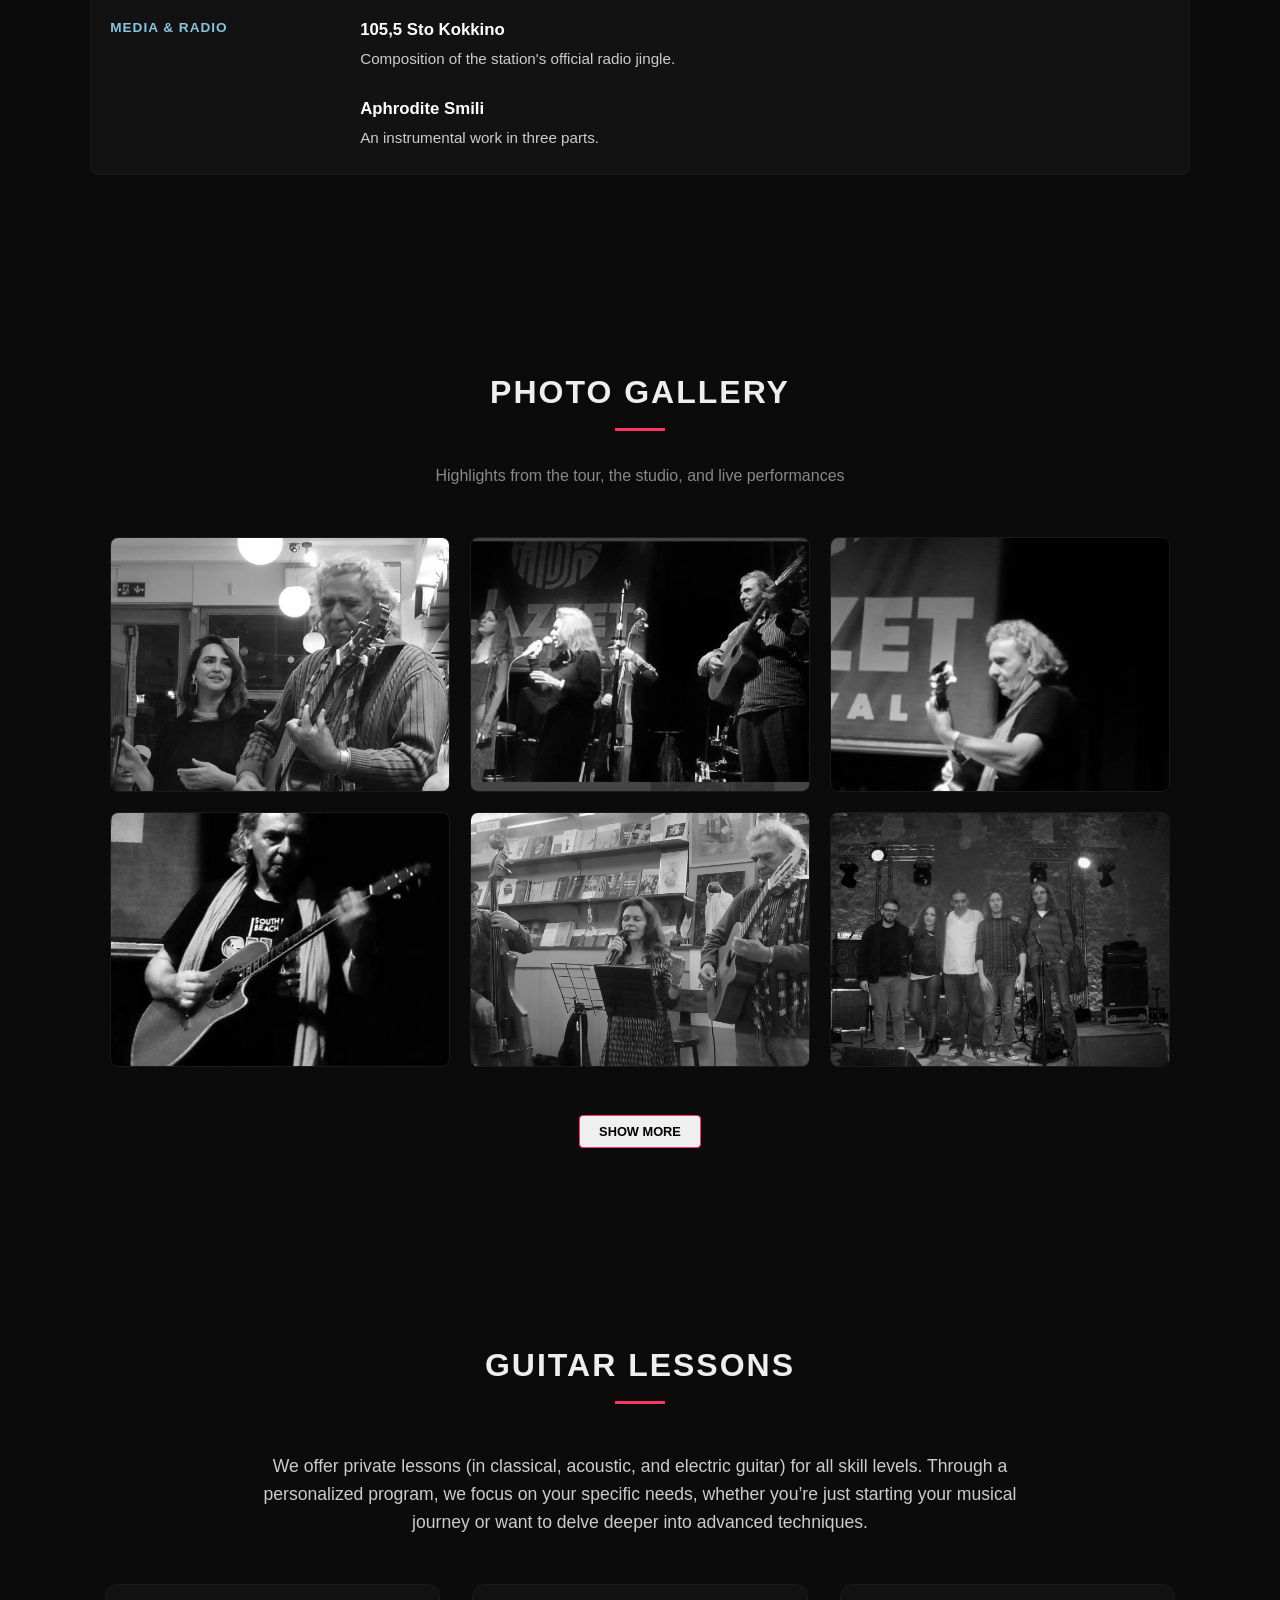
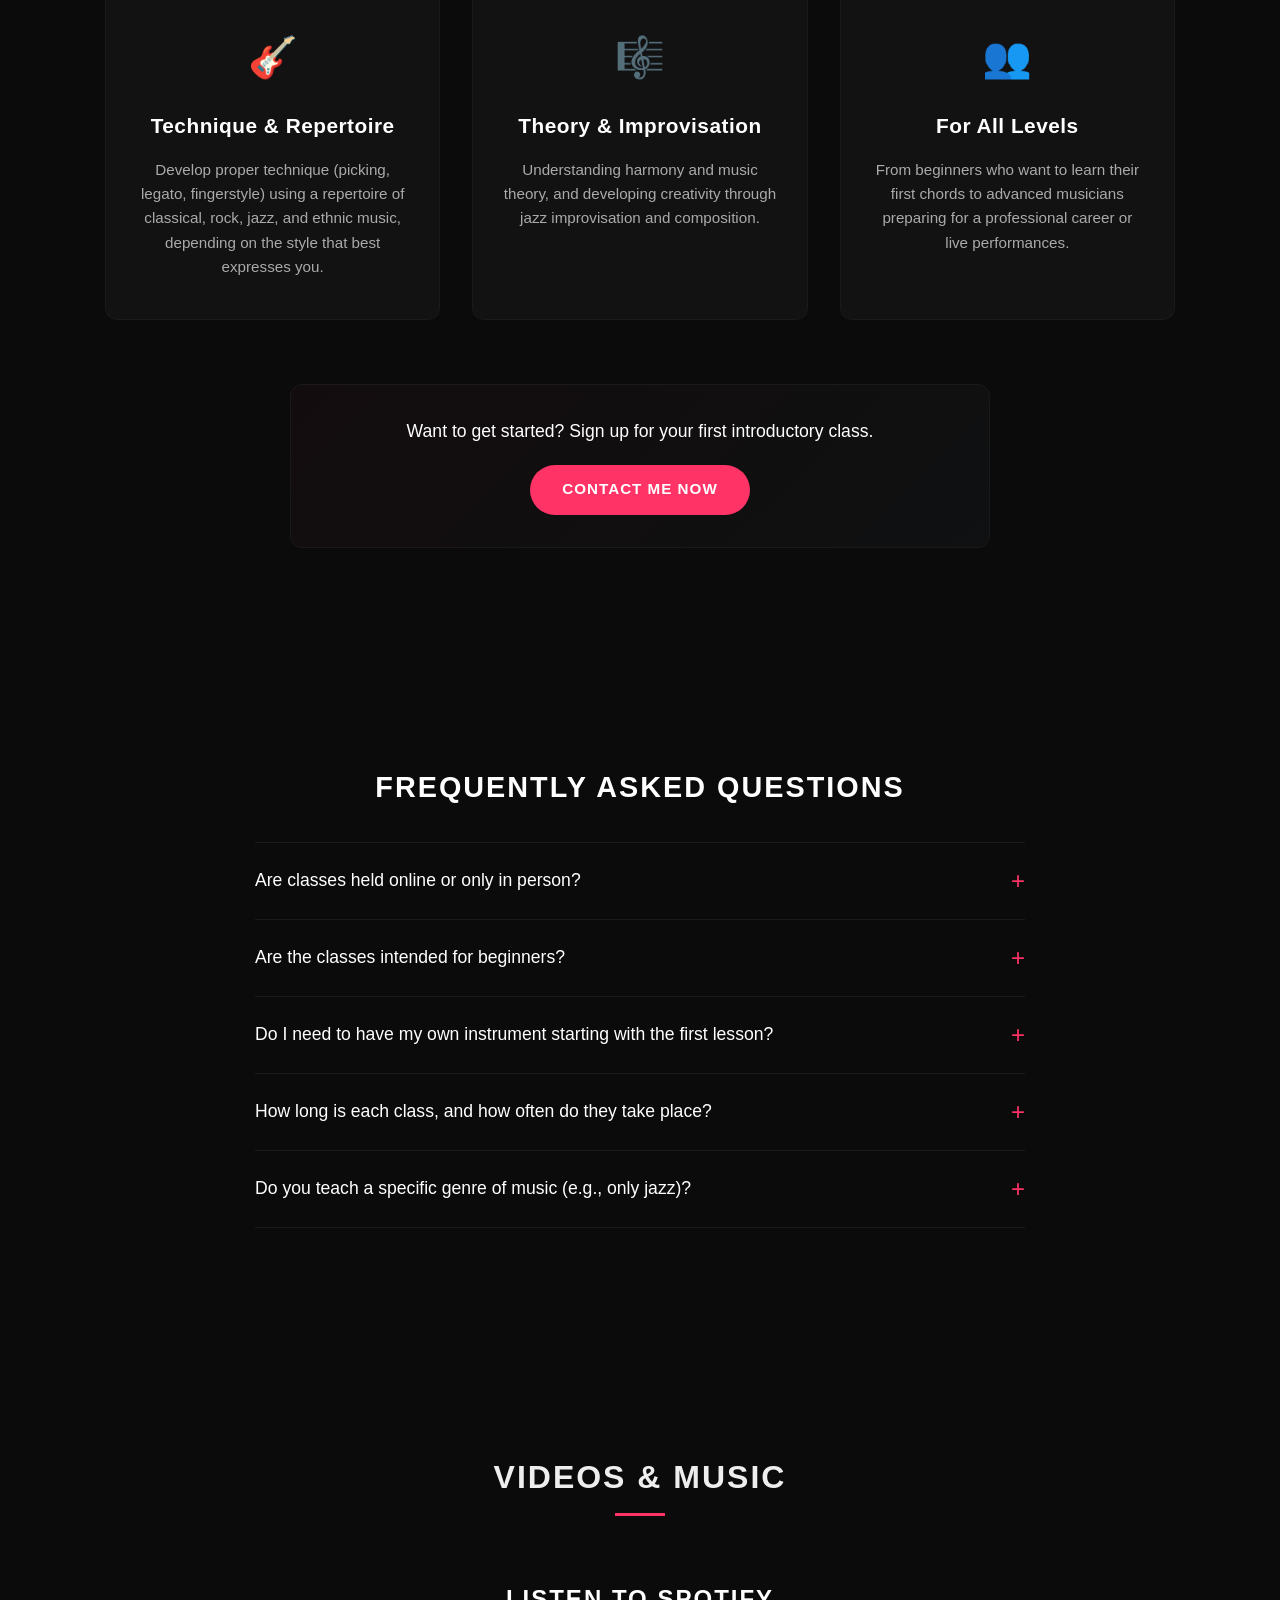
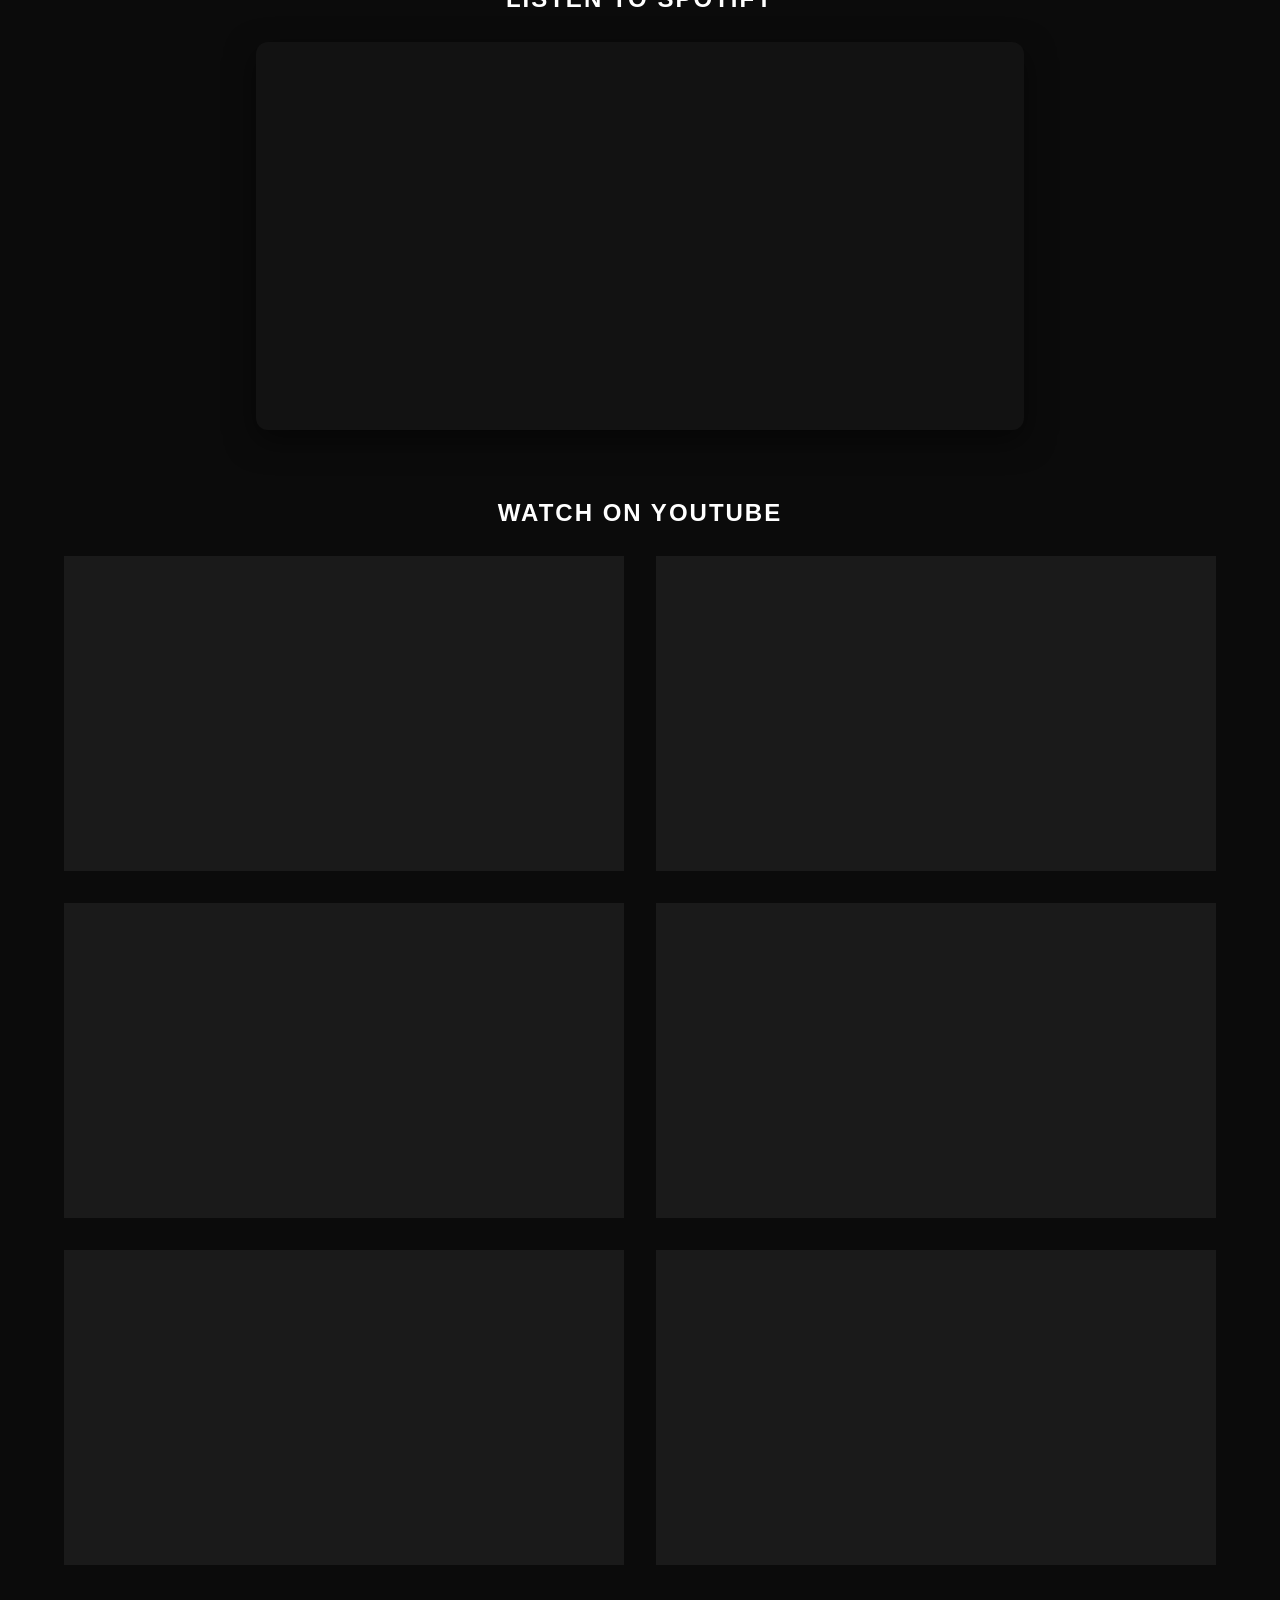
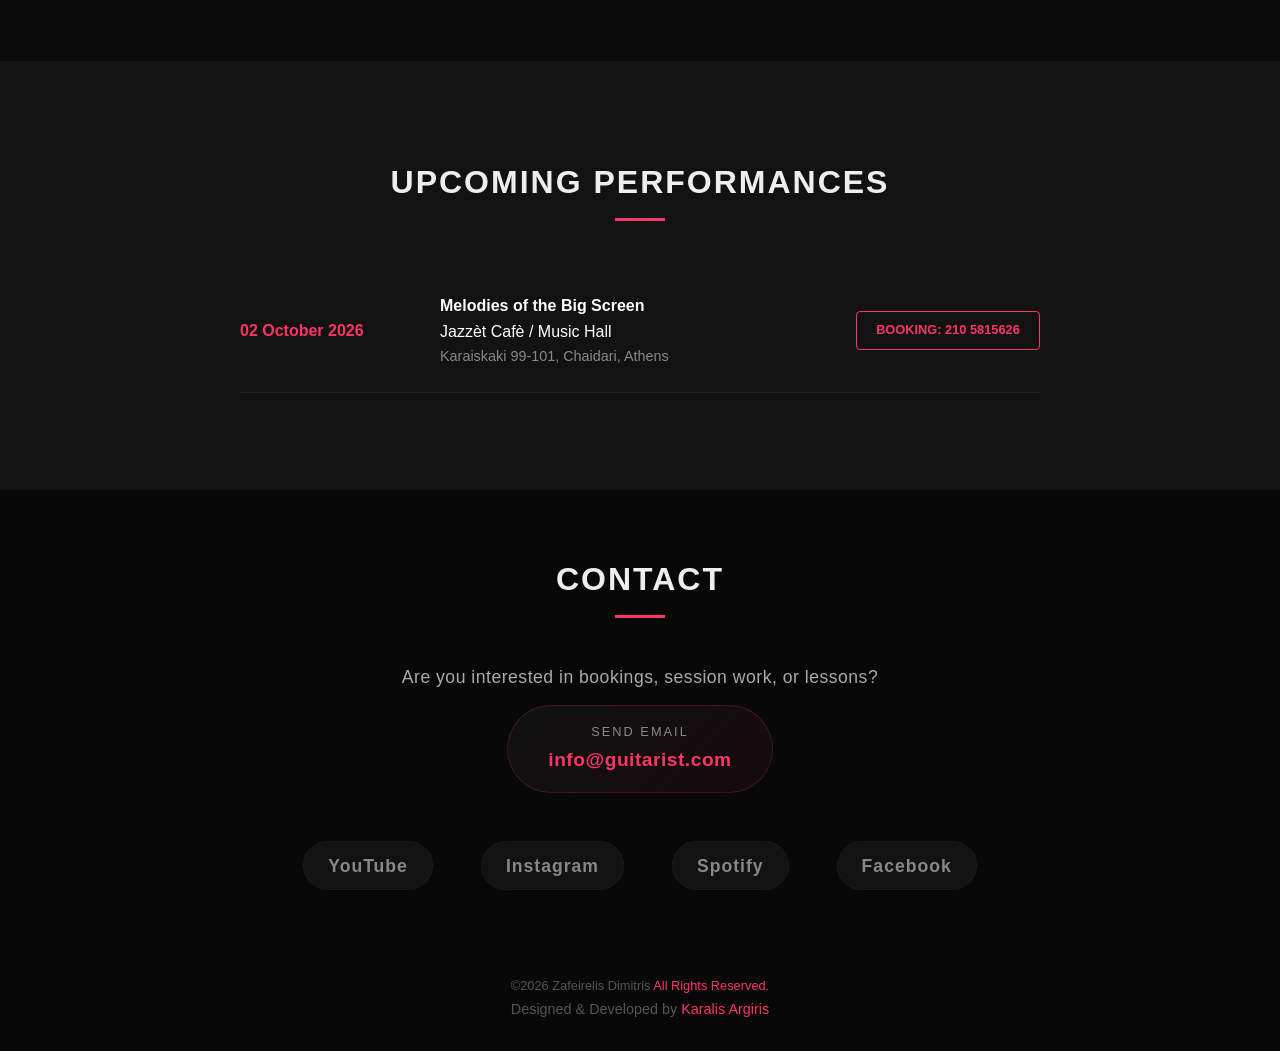
==== commit 79d793d2: "Add files via upload" ====
--- a/en/index.html
+++ b/en/index.html
@@ -199,49 +199,84 @@
     <div class="gallery-grid" id="gallery-grid">
         <!-- Φωτογραφία 1 -->
         <div class="gallery-item">
-            <img src="../images/gallery/photo1.jpg" alt="Dimitris Zafeirelis Live" class="lightbox-trigger" loading="lazy">
-            <div class="gallery-overlay"><span>Live on Stage</span></div>
+            <img src="../images/gallery/photo1.jpg" alt="Bookcafe 'Eumaros' with Sofia Andrianou" class="lightbox-trigger" loading="lazy">
+            <div class="gallery-overlay"><span>Bookcafe 'Eumaros' with Sofia Andrianou</span></div>
         </div>
         <!-- Φωτογραφία 2 -->
         <div class="gallery-item">
-            <img src="../images/gallery/photo2.jpg" alt="In the recording studio" class="lightbox-trigger" loading="lazy">
-            <div class="gallery-overlay"><span>At the Studio</span></div>
+            <img src="../images/gallery/photo2.jpg" alt="Jazzet" class="lightbox-trigger" loading="lazy">
+            <div class="gallery-overlay"><span>Jazzet</span></div>
         </div>
         <!-- Φωτογραφία 3 -->
         <div class="gallery-item">
-            <img src="../images/gallery/photo3.jpg" alt="Vintage archive photo" class="lightbox-trigger" loading="lazy">
-            <div class="gallery-overlay"><span>From the Archives</span></div>
+            <img src="../images/gallery/photo3.jpg" alt="Jazzet" class="lightbox-trigger" loading="lazy">
+            <div class="gallery-overlay"><span>Jazzet</span></div>
         </div>
         <!-- Φωτογραφία 4 -->
         <div class="gallery-item">
-            <img src="../images/gallery/photo4.jpg" alt="Backstage snapshot" class="lightbox-trigger" loading="lazy">
-            <div class="gallery-overlay"><span>Backstage</span></div>
+            <img src="../images/gallery/photo4.jpg" alt="Jazzet" class="lightbox-trigger" loading="lazy">
+            <div class="gallery-overlay"><span>Jazzet</span></div>
         </div>
         <!-- Φωτογραφία 5 -->
         <div class="gallery-item">
-            <img src="../images/gallery/photo5.jpg" alt="Guitar rehearsal" class="lightbox-trigger" loading="lazy">
-            <div class="gallery-overlay"><span>Rehearsals</span></div>
+            <img src="../images/gallery/photo5.jpg" alt="Bookcafe 'Eumaros' with Akis Petriniotis and Athena karataraki" class="lightbox-trigger" loading="lazy">
+            <div class="gallery-overlay"><span>Bookcafe 'Eumaros' with Akis Petriniotis and Athena karataraki</span></div>
         </div>
         <!-- Φωτογραφία 6 -->
         <div class="gallery-item">
-            <img src="../images/gallery/photo6.jpg" alt="Concert" class="lightbox-trigger" loading="lazy">
-            <div class="gallery-overlay"><span>Concerts</span></div>
+            <img src="../images/gallery/photo6.jpg" alt="Aischileia, Palaio Elaiourgeio" class="lightbox-trigger" loading="lazy">
+            <div class="gallery-overlay"><span>Aischileia, Palaio Elaiourgeio</span></div>
         </div>
 
         <!-- --- ΟΙ ΕΠΟΜΕΝΕΣ ΦΩΤΟΓΡΑΦΙΕΣ (Αρχικά κρυμμένες με την κλάση hidden-item) --- -->
         <div class="gallery-item hidden-item">
-            <img src="../images/gallery/photo7.jpg" alt="Archive photo" class="lightbox-trigger" loading="lazy">
-            <div class="gallery-overlay"><span>Historical Snapshot</span></div>
-        </div>
-        <div class="gallery-item hidden-item">
-            <img src="../images/gallery/photo8.jpg" alt="Archive photo" class="lightbox-trigger" loading="lazy">
-            <div class="gallery-overlay"><span>Studio Sessions</span></div>
-        </div>
-        <div class="gallery-item hidden-item">
-            <img src="../images/gallery/photo9.jpg" alt="Archive photo" class="lightbox-trigger" loading="lazy">
+            <img src="../images/gallery/photo7.jpg" alt="Backstage - at 'Apopeires' Nea Makri" class="lightbox-trigger" loading="lazy">
+            <div class="gallery-overlay"><span>Backstage - at 'Apopeires' Nea Makri</span></div>
+        </div>
+        <div class="gallery-item hidden-item">
+            <img src="../images/gallery/photo8.jpg" alt="Ef olis tis Ilis - ERT May 6 2016" class="lightbox-trigger" loading="lazy">
+            <div class="gallery-overlay"><span>Ef olis tis Ilis - ERT May 6 2016</span></div>
+        </div>
+        <div class="gallery-item hidden-item">
+            <img src="../images/gallery/photo9.jpg" alt="With Andreas Georgiou" class="lightbox-trigger" loading="lazy">
+            <div class="gallery-overlay"><span>With Andreas Georgiou</span></div>
+        </div>
+        <div class="gallery-item hidden-item">
+            <img src="../images/gallery/photo10.jpg" alt="From the movie 'Aliosha' 1998" class="lightbox-trigger" loading="lazy">
+            <div class="gallery-overlay"><span>From the movie 'Aliosha' 1998</span></div>
+        </div>
+        <div class="gallery-item hidden-item">
+            <img src="../images/gallery/photo11.jpg" alt="From the movie 'Aliosha' 1998" class="lightbox-trigger" loading="lazy">
+            <div class="gallery-overlay"><span>From the movie 'Aliosha' 1998</span></div>
+        </div>
+        <div class="gallery-item hidden-item">
+            <img src="../images/gallery/photo12.jpg" alt="Duo with Sodia Andrianou at 'On the Road' 2015" class="lightbox-trigger" loading="lazy">
+            <div class="gallery-overlay"><span>Duo with Sodia Andrianou at 'On the Road' 2015</span></div>
+        </div>
+        <div class="gallery-item hidden-item">
+            <img src="../images/gallery/photo13.jpg" alt="Duo with Sodia Andrianou at 'On the Road' 2015" class="lightbox-trigger" loading="lazy">
+            <div class="gallery-overlay"><span>Duo with Sodia Andrianou at 'On the Road' 2015</span></div>
+        </div>
+        <div class="gallery-item hidden-item">
+            <img src="../images/gallery/photo14.jpg" alt="Mousika Sinola ERT 2010" class="lightbox-trigger" loading="lazy">
+            <div class="gallery-overlay"><span>Mousika Sinola ERT 2010</span></div>
+        </div>
+        <div class="gallery-item hidden-item">
+            <img src="../images/gallery/photo15.jpg" alt="On Stage with Dionisis Savvopoulos" class="lightbox-trigger" loading="lazy">
+            <div class="gallery-overlay"><span>On Stage with Dionisis Savvopoulos</span></div>
+        </div>    
+        <div class="gallery-item hidden-item">
+            <img src="../images/gallery/photo16.jpg" alt="Live" class="lightbox-trigger" loading="lazy">
             <div class="gallery-overlay"><span>Live</span></div>
         </div>
-        <!-- [Μπορείς να προσθέσεις όσες θες εδώ με την κλάση 'hidden-item'] -->
+        <div class="gallery-item hidden-item">
+            <img src="../images/gallery/photo17.jpg" alt="Duo with Sasha Papalamprou 'Jazzet'" class="lightbox-trigger" loading="lazy">
+            <div class="gallery-overlay"><span>Duo with Sasha Papalamprou 'Jazzet'</span></div>
+        </div>
+        <div class="gallery-item hidden-item">
+            <img src="../images/gallery/photo18.jpg" alt="New Trio with Thelma Karagianni and Akis Petriniotis" class="lightbox-trigger" loading="lazy">
+            <div class="gallery-overlay"><span>New Trio with Thelma Karagianni and Akis Petriniotis</span></div>
+        </div>             
     </div>
 
     <!-- Κουμπί Load More -->
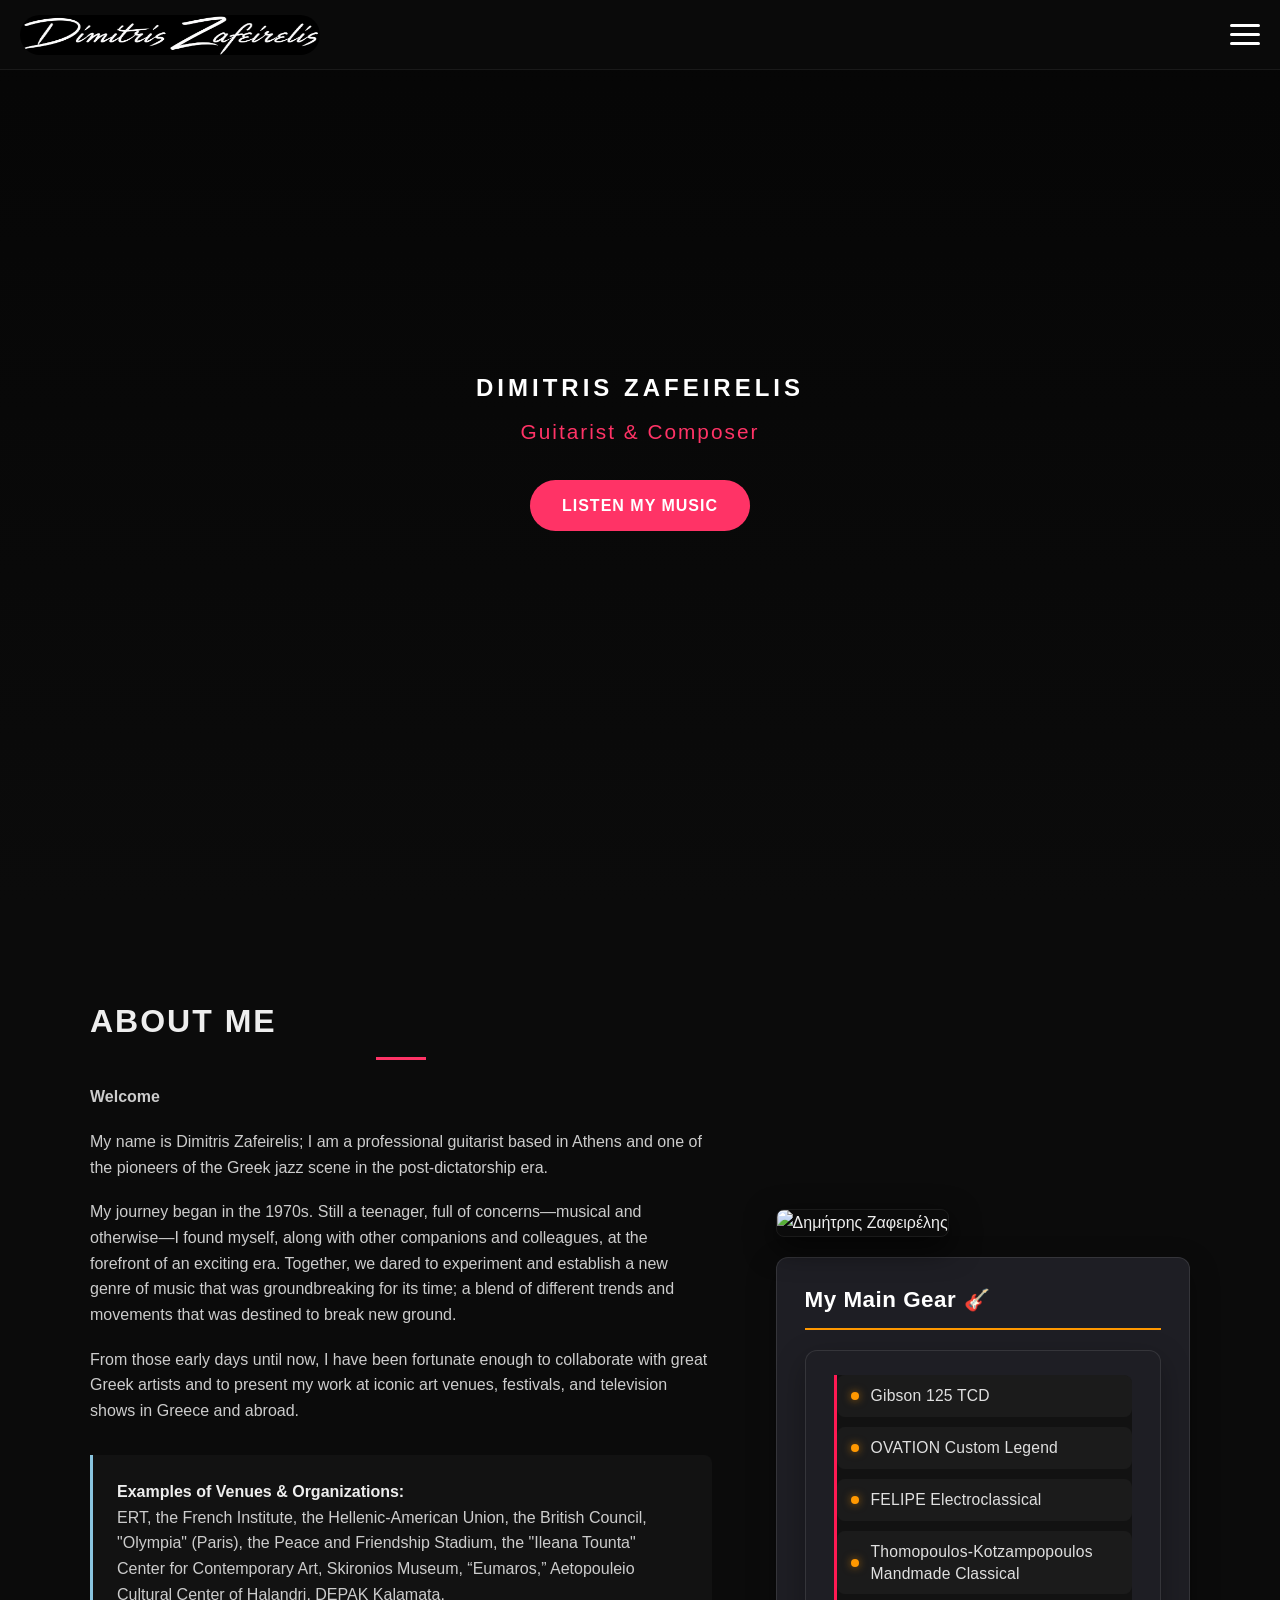
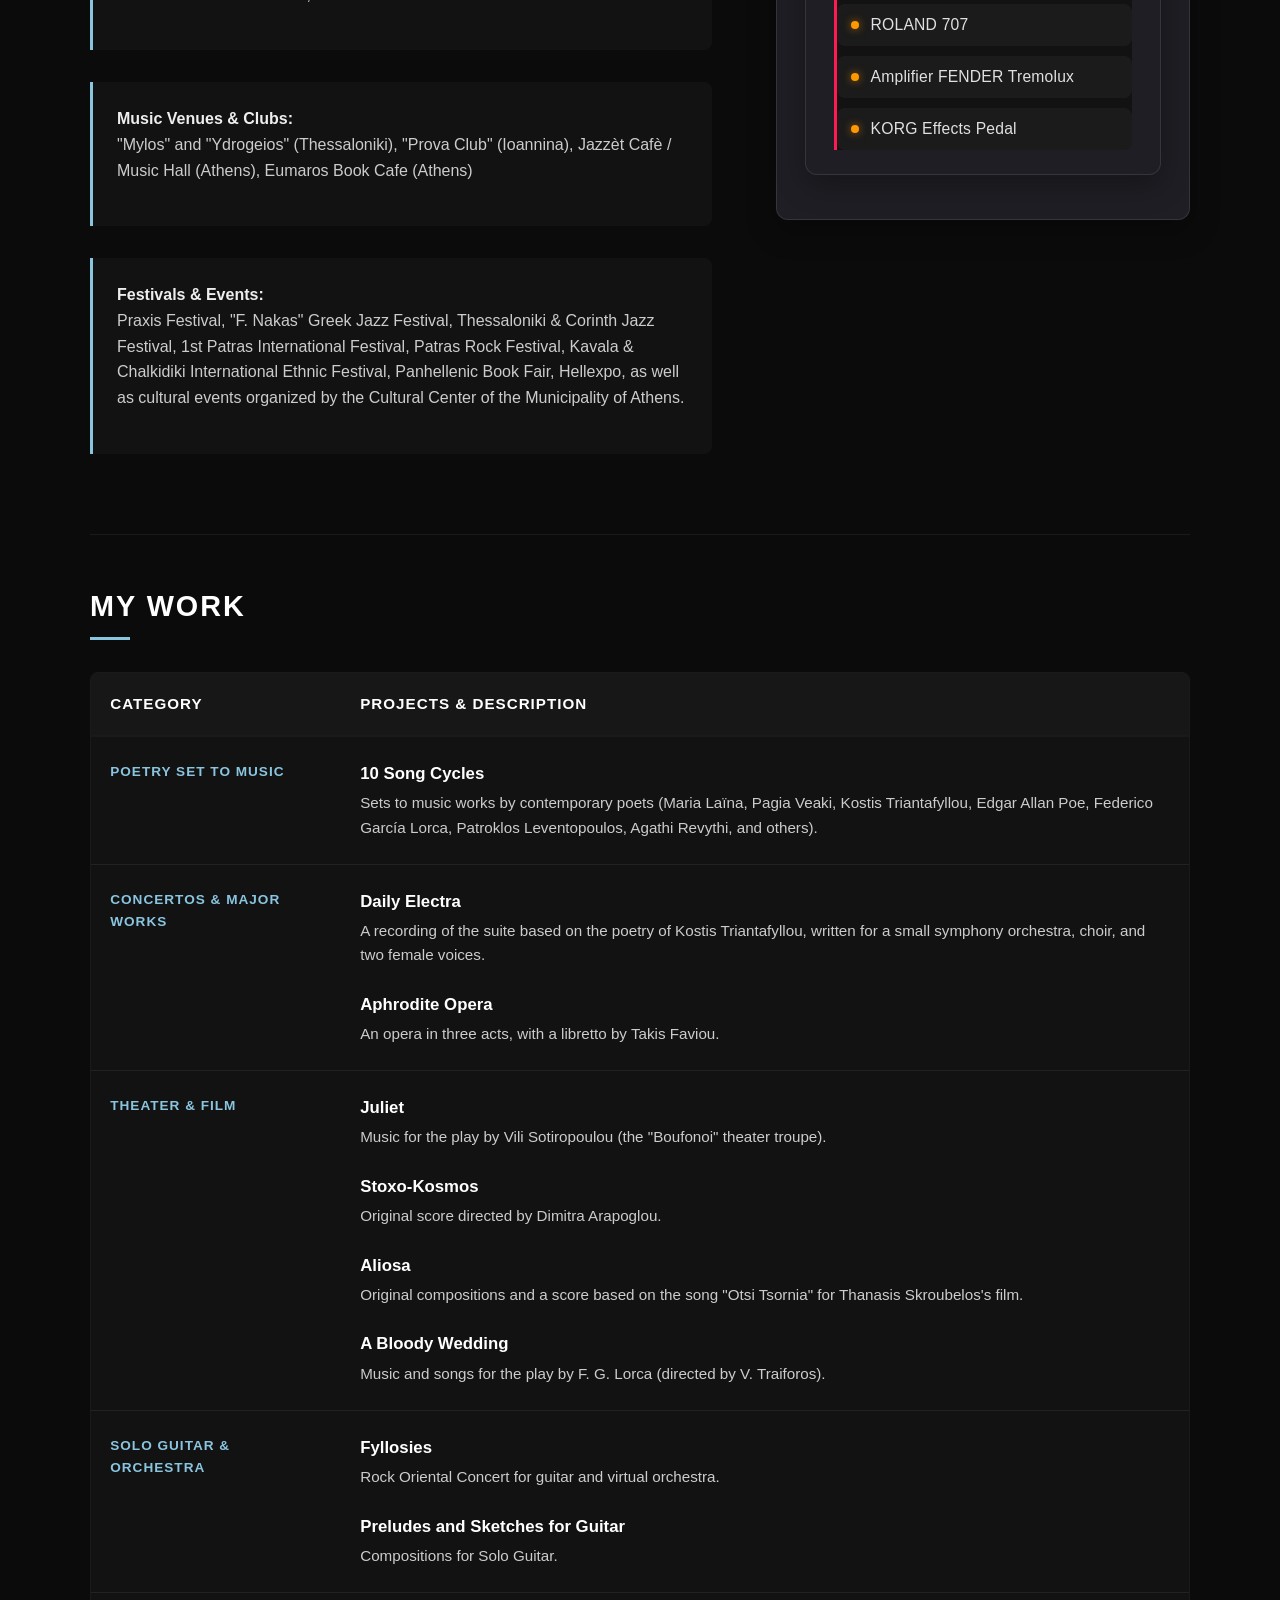
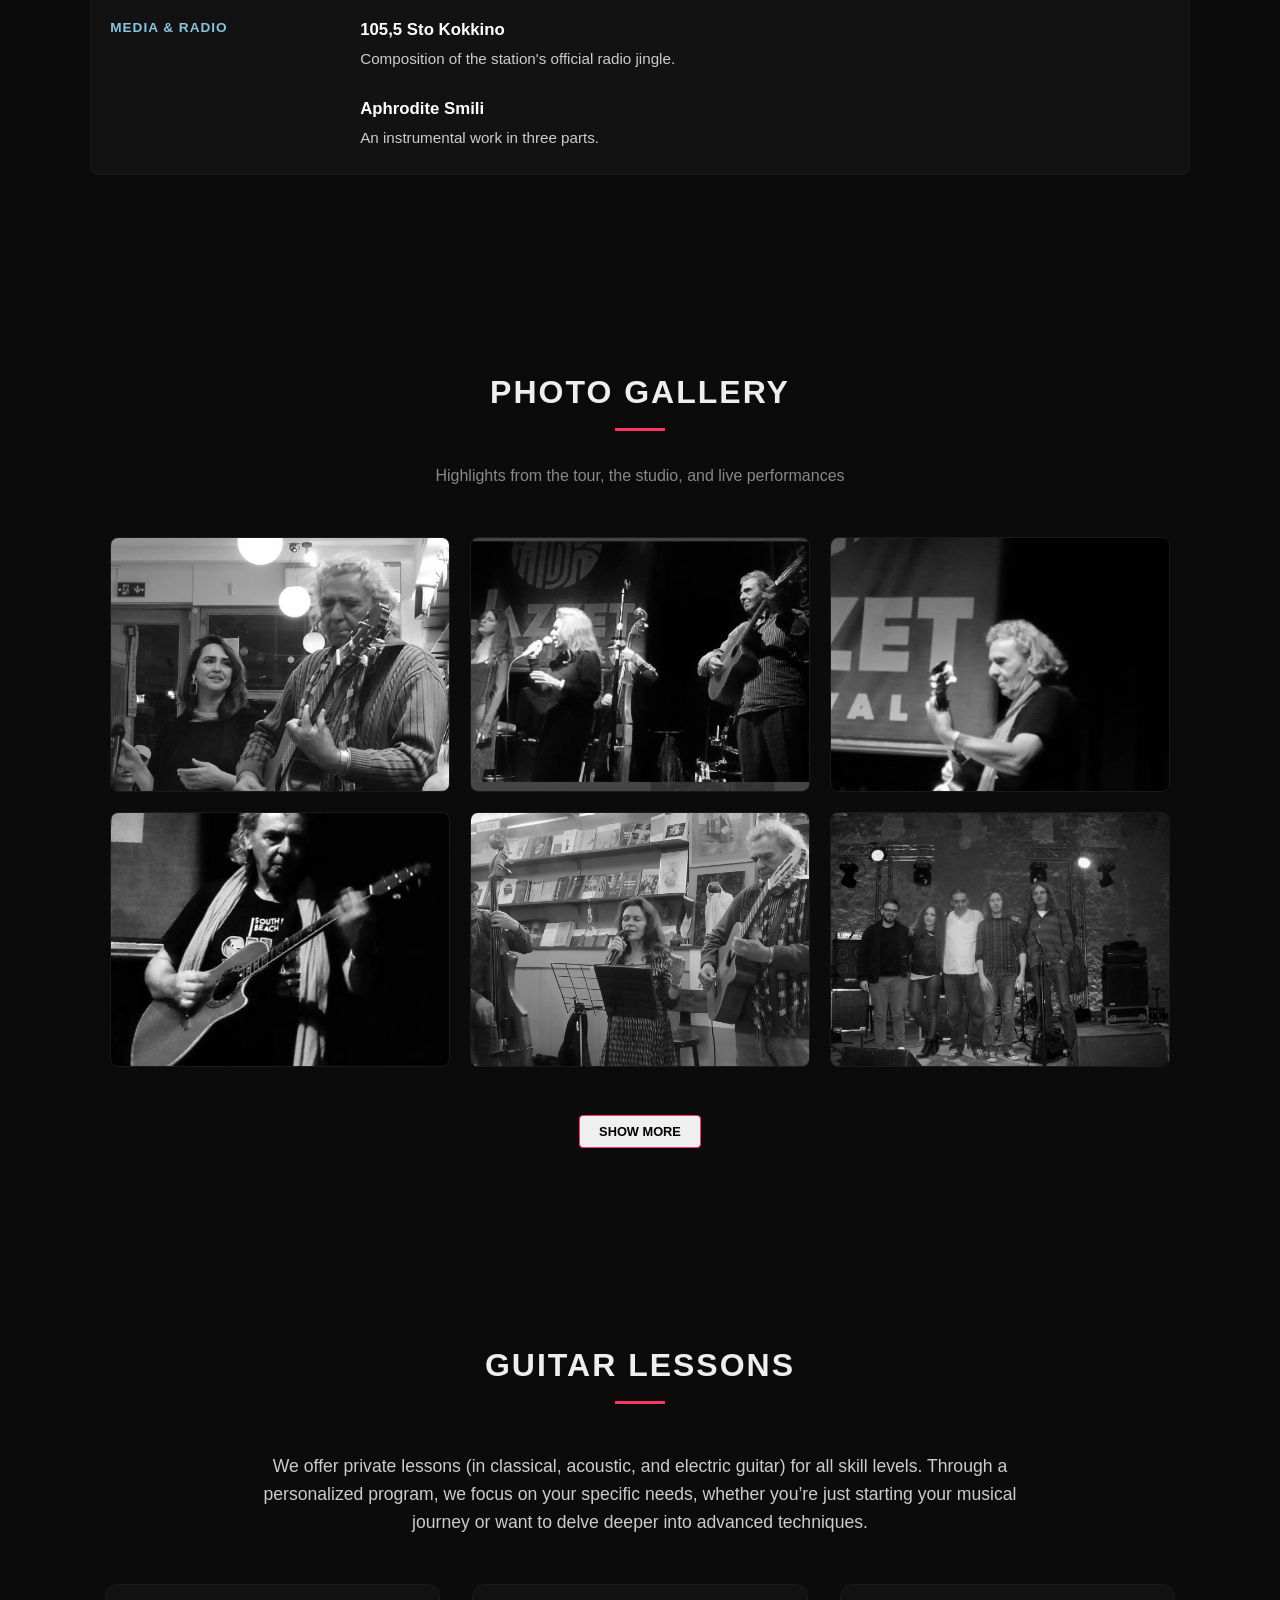
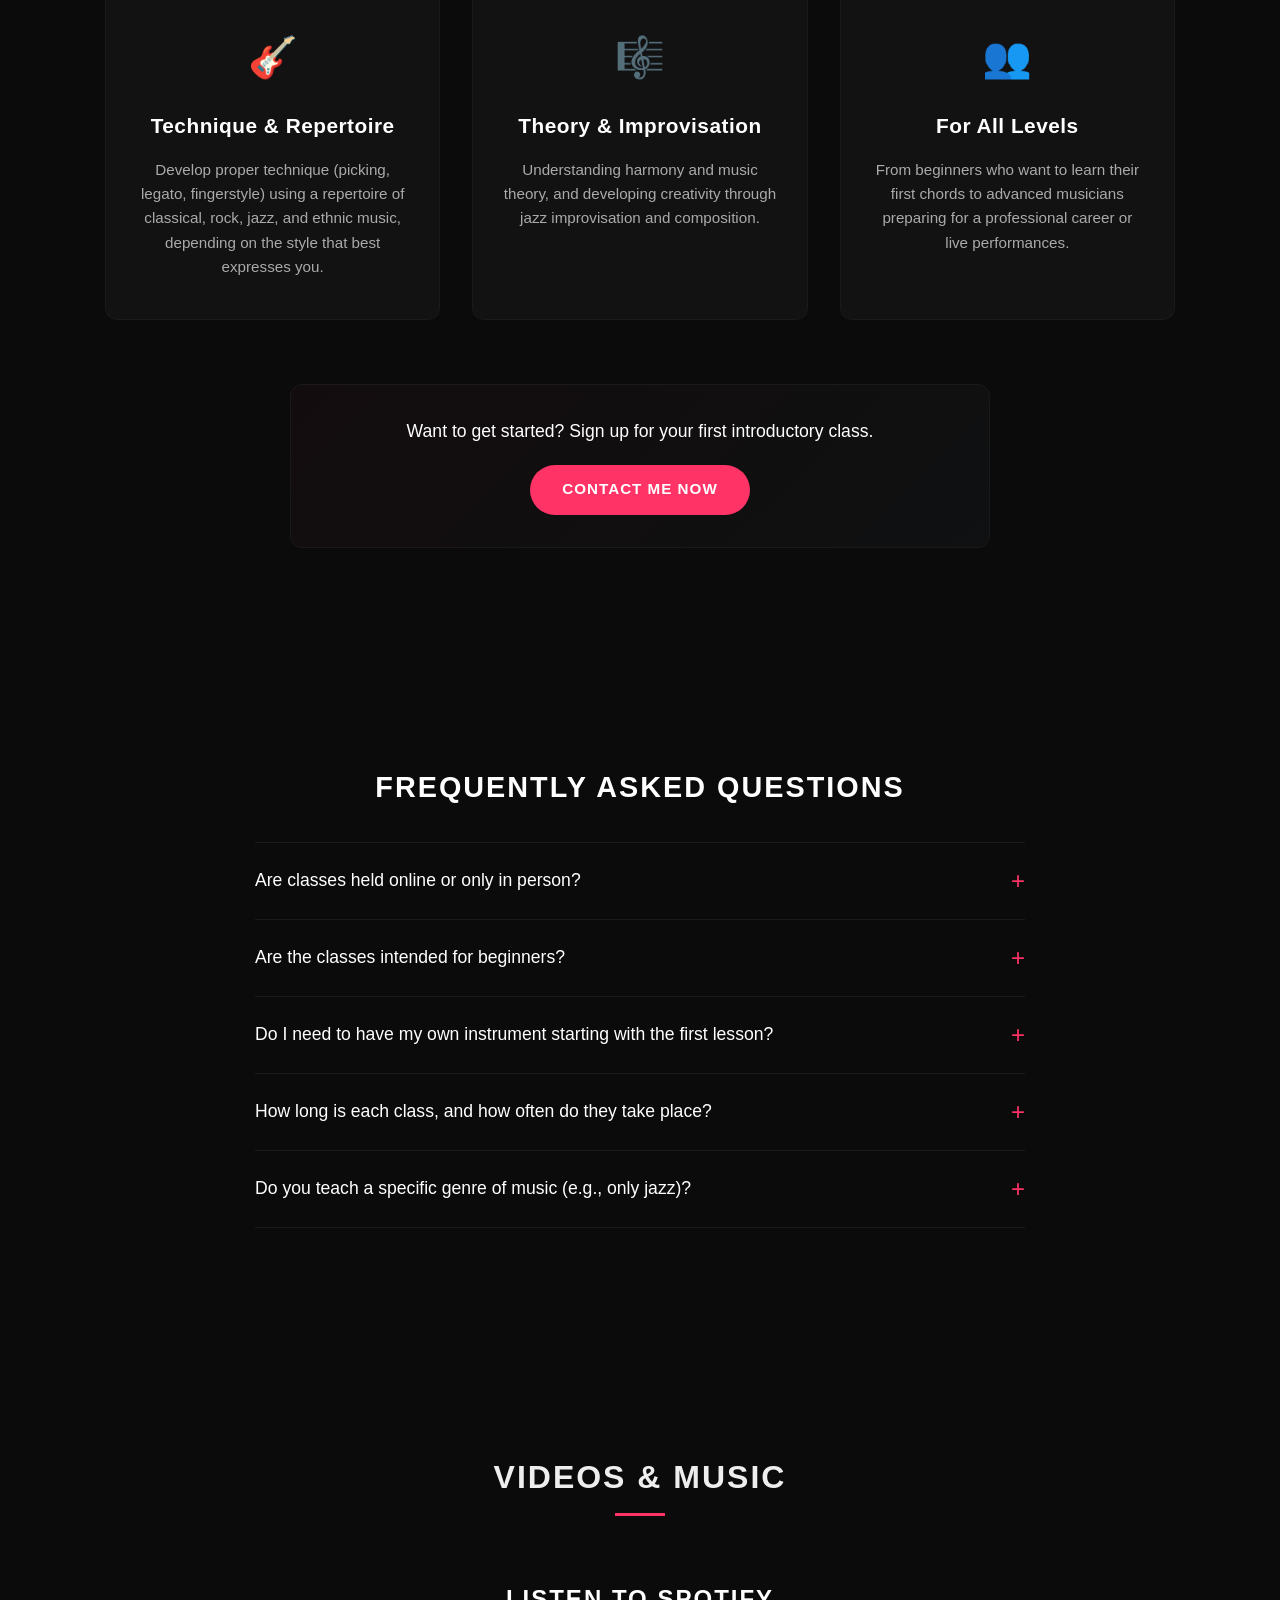
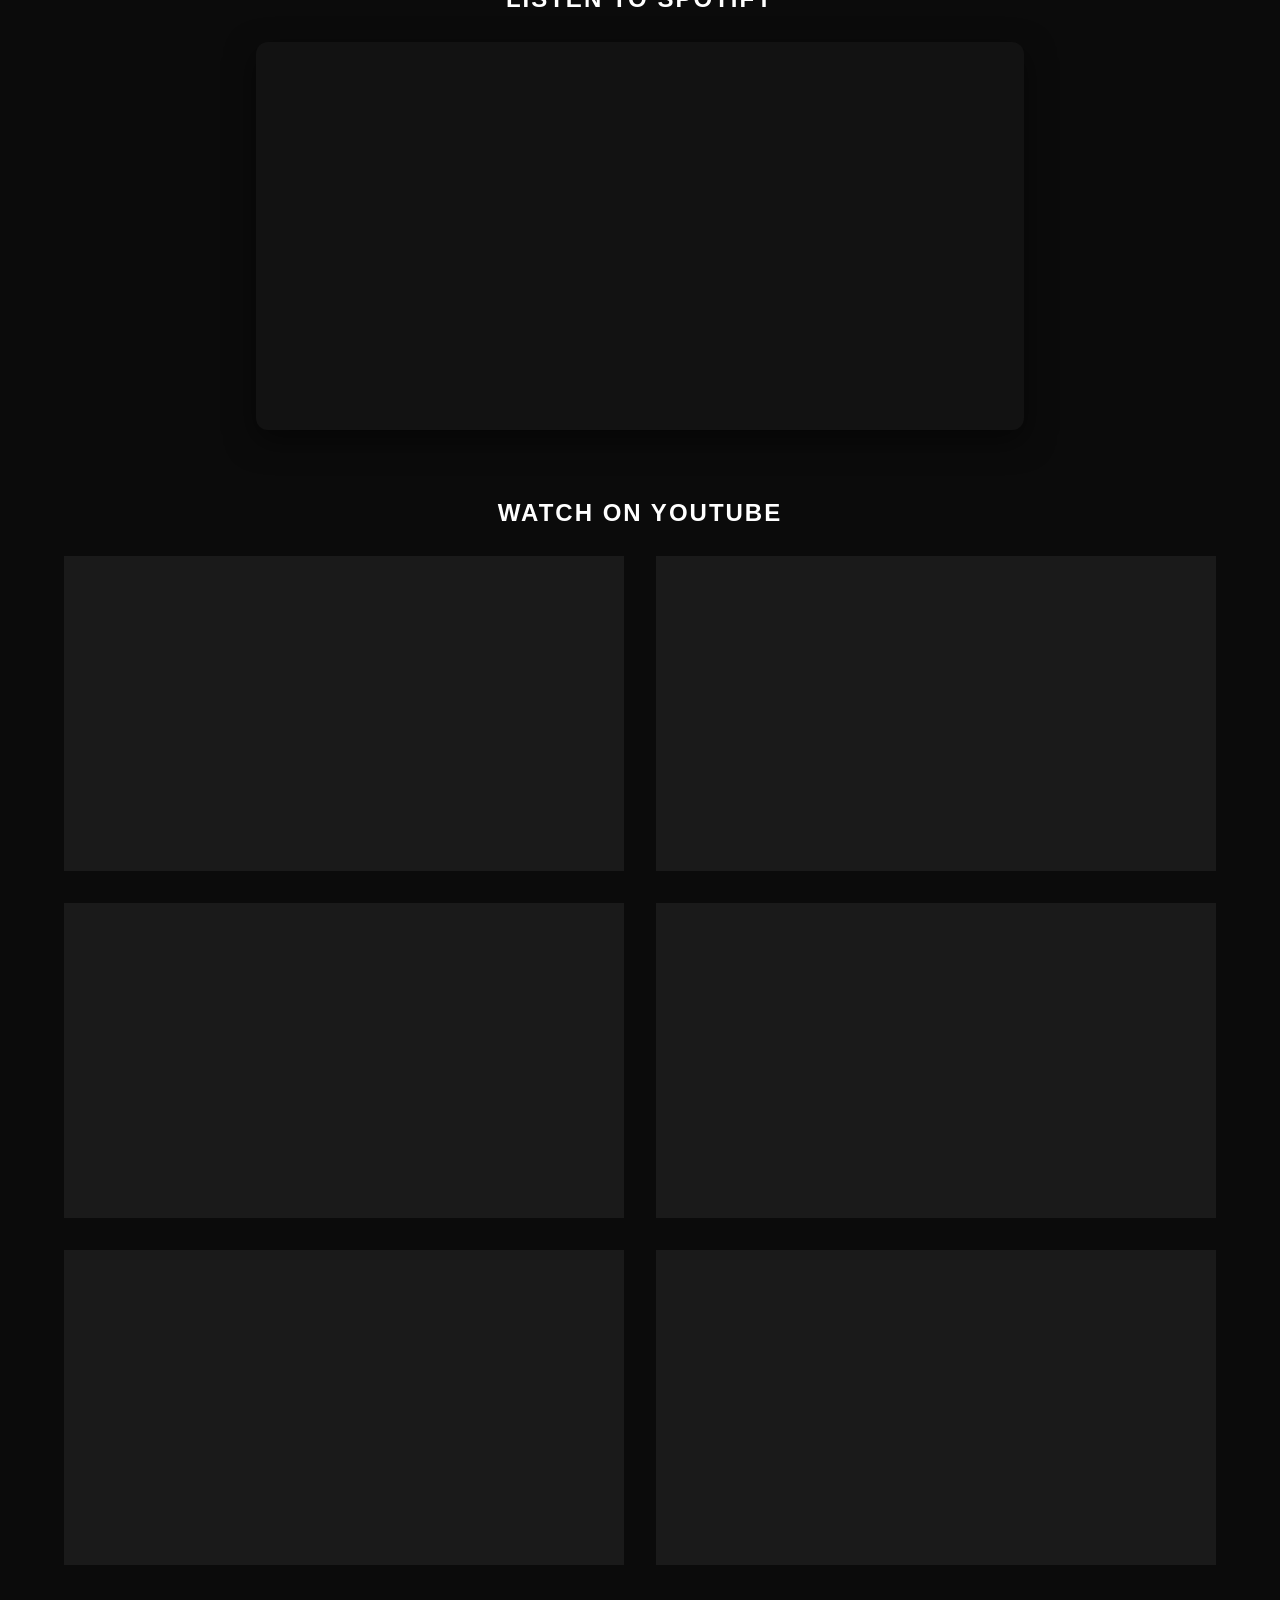
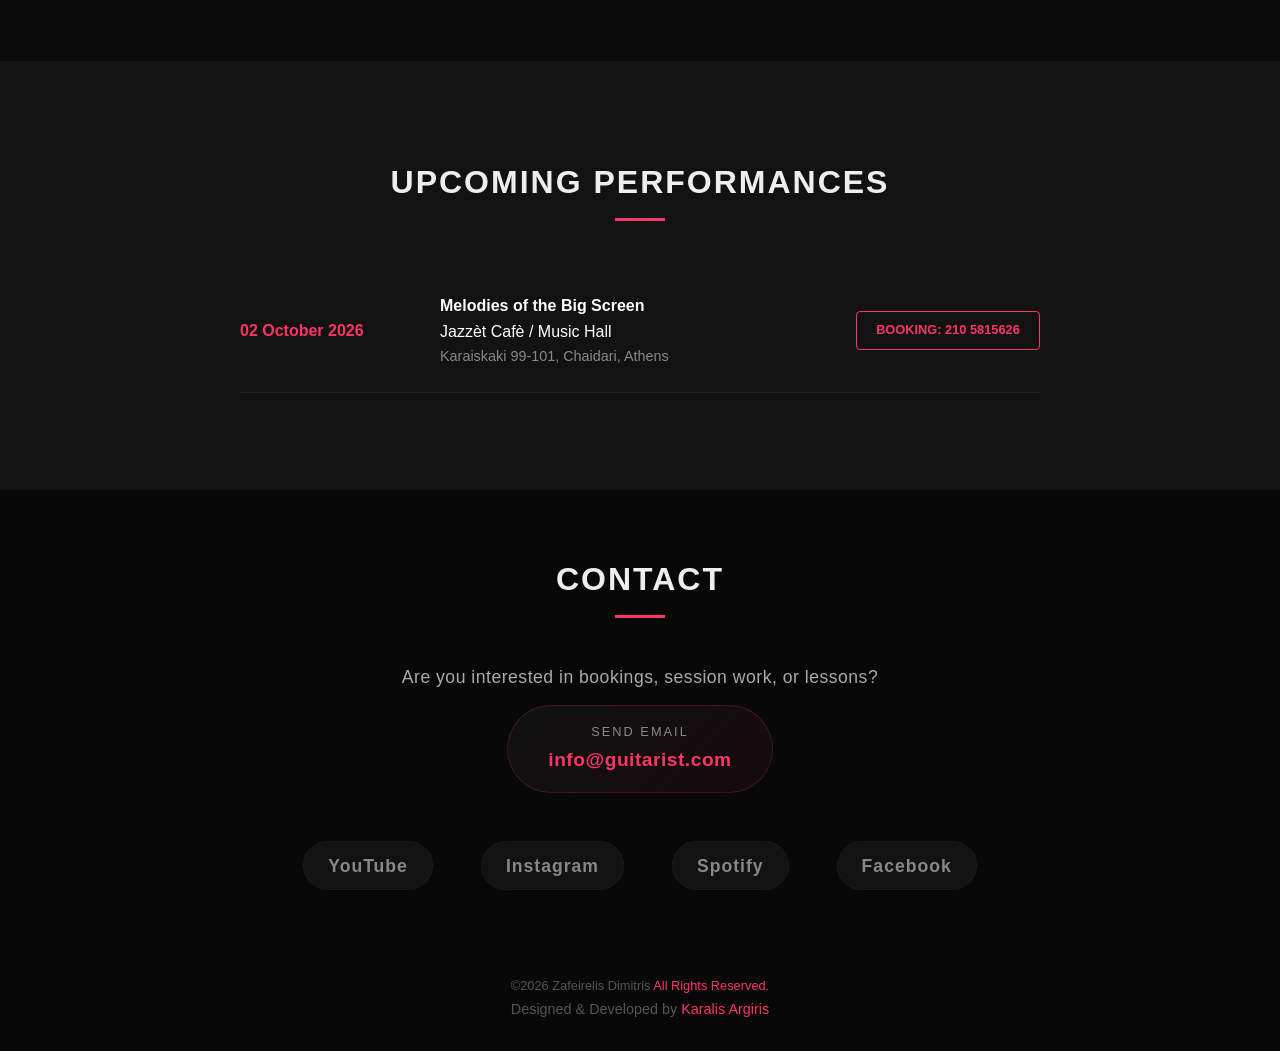
==== commit 1992d08e: "Add files via upload" ====
--- a/en/index.html
+++ b/en/index.html
@@ -112,11 +112,44 @@
 		<!-- Δεξί Μέρος: Φωτογραφία -->
 		<div class="about-img">
 			<img src="https://images.unsplash.com/photo-1510915361894-db8b60106cb1?auto=format&fit=crop&w=800&q=80" alt="Δημήτρης Ζαφειρέλης">
-            <div class="gear-list">
-                <h4>My Main Gear 🎸</h4>
-                <p>Fender Stratocaster (1979), Gibson Les Paul Standard, Kemper Profiler, Strymon Pedals.</p>
-            </div>
-		</div>
+            <div class="gear-card">
+                <div class="gear-header">
+                    <h4>My Main Gear <span class="gear-icon">🎸</span></h4>
+                </div>
+                <div class="gear-card">
+                    <ul class="gear-list">
+                        <li data-img="../images/gear/gibson125tcd.png">
+                            <span class="gear-bullet"></span>
+                            <span class="gear-name">Gibson 125 TCD</span>
+                        </li>
+                        <li data-img="../images/gear/OVATIONCustomLegend.jpg">
+                            <span class="gear-bullet"></span>
+                            <span class="gear-name">OVATION Custom Legend</span>
+                        </li>
+                        <li data-img="../images/gear/FELIPEilektroklassiki.webp">
+                            <span class="gear-bullet"></span>
+                            <span class="gear-name">FELIPE Electroclassical</span>
+                        </li>
+                        <li data-img="../images/gear/klassiki.webp">
+                            <span class="gear-bullet"></span>
+                            <span class="gear-name">Thomopoulos-Kotzampopoulos Mandmade Classical</span>
+                        </li>
+                        <li data-img="../images/gear/ROLAND707.webp">
+                            <span class="gear-bullet"></span>
+                            <span class="gear-name">ROLAND 707</span>
+                        </li>
+                        <li data-img="../images/gear/FENDERTremolux.jpg">
+                            <span class="gear-bullet"></span>
+                            <span class="gear-name">Amplifier FENDER Tremolux</span>
+                        </li>
+                        <li data-img="../images/gear/korg.png">
+                            <span class="gear-bullet"></span>
+                            <span class="gear-name">KORG Effects Pedal</span>
+                        </li>
+                    </ul>
+                </div>
+            </div>
+        </div>
 	</div>
 
 	<!-- Κάτω Μέρος: Το Έργο (Responsive Πίνακας) -->
@@ -508,6 +541,13 @@
     <div id="lightbox-caption" class="lightbox-caption"></div>
 </div>
 
+<!-- Modal Pop-up για τις φωτογραφίες -->
+<div id="gearModal" class="gear-modal">
+    <span class="gear-modal-close">&times;</span>
+    <img class="gear-modal-content" id="gearModalImg" alt="Gear Image">
+    <div id="gearModalCaption" class="gear-modal-caption"></div>
+</div>
+
 <!-- JS Αρχείο -->
 <script src="../script/script.js"></script>
 </body>
